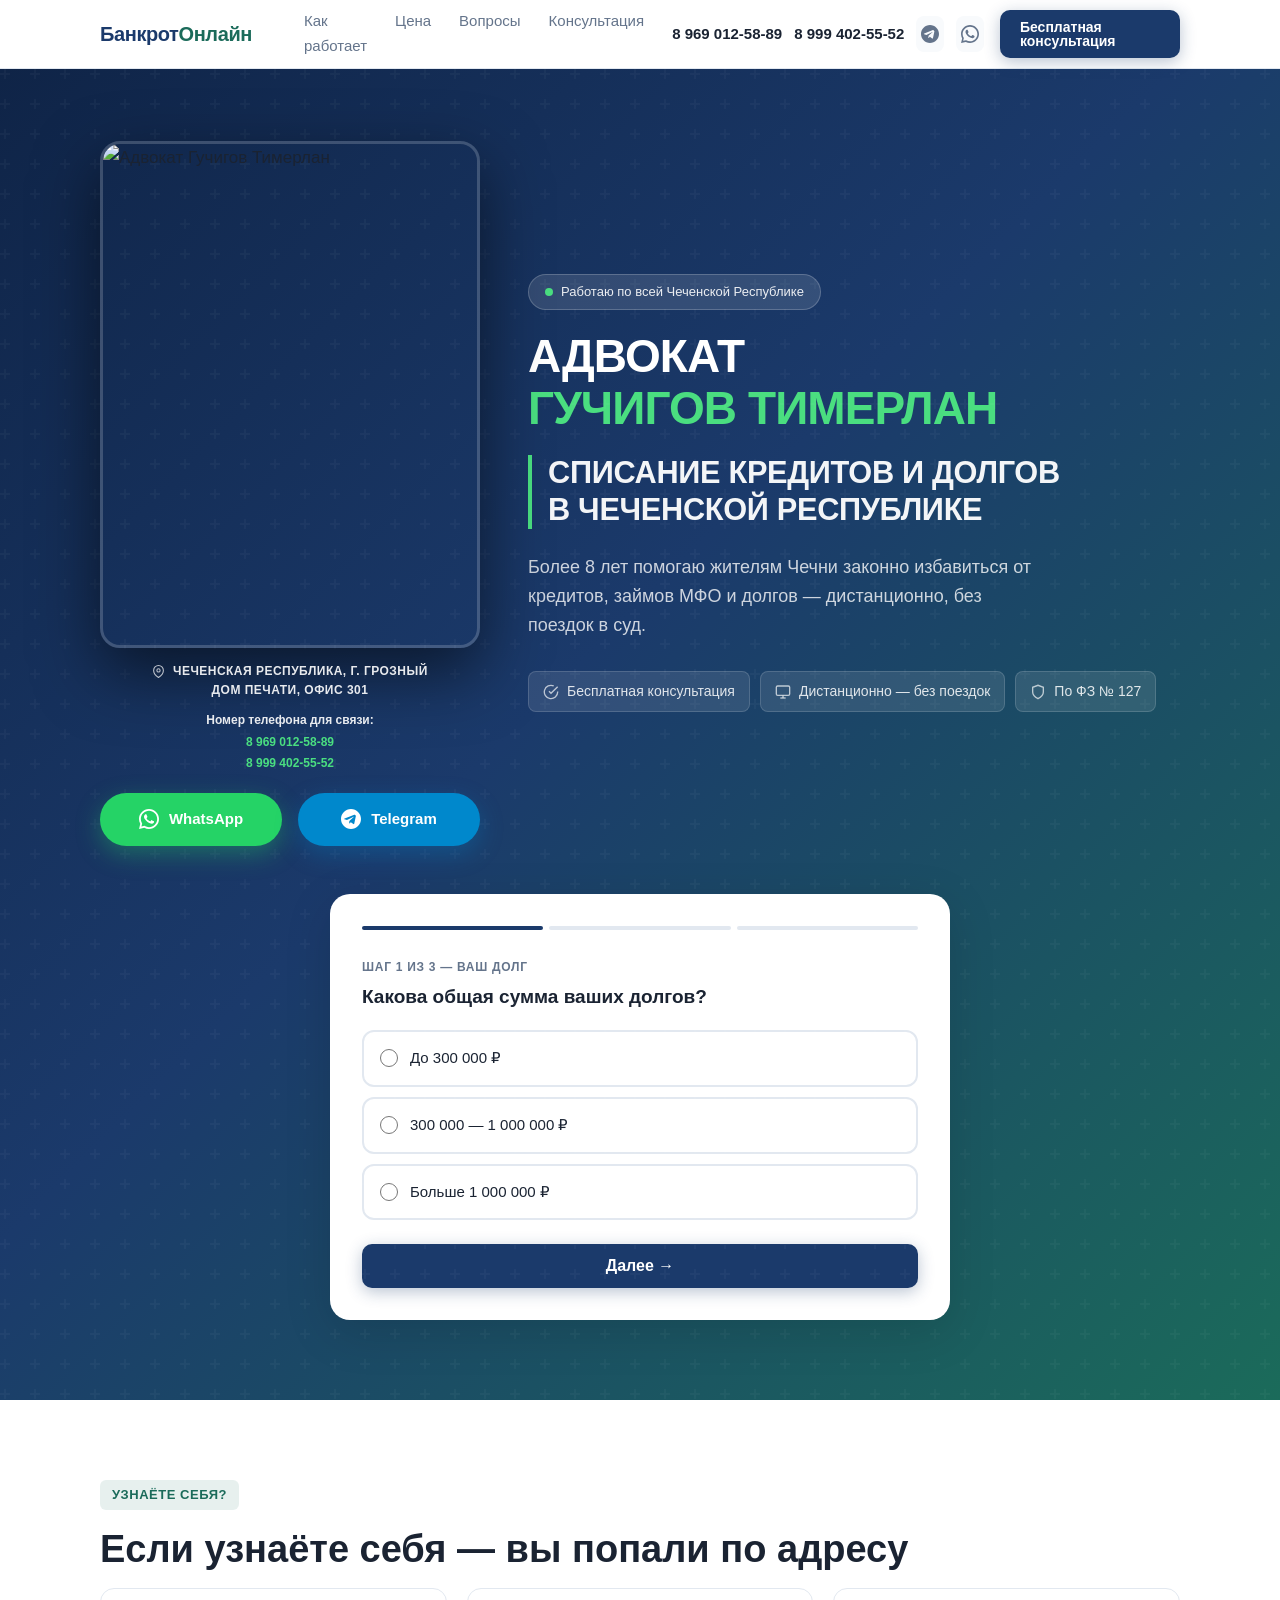
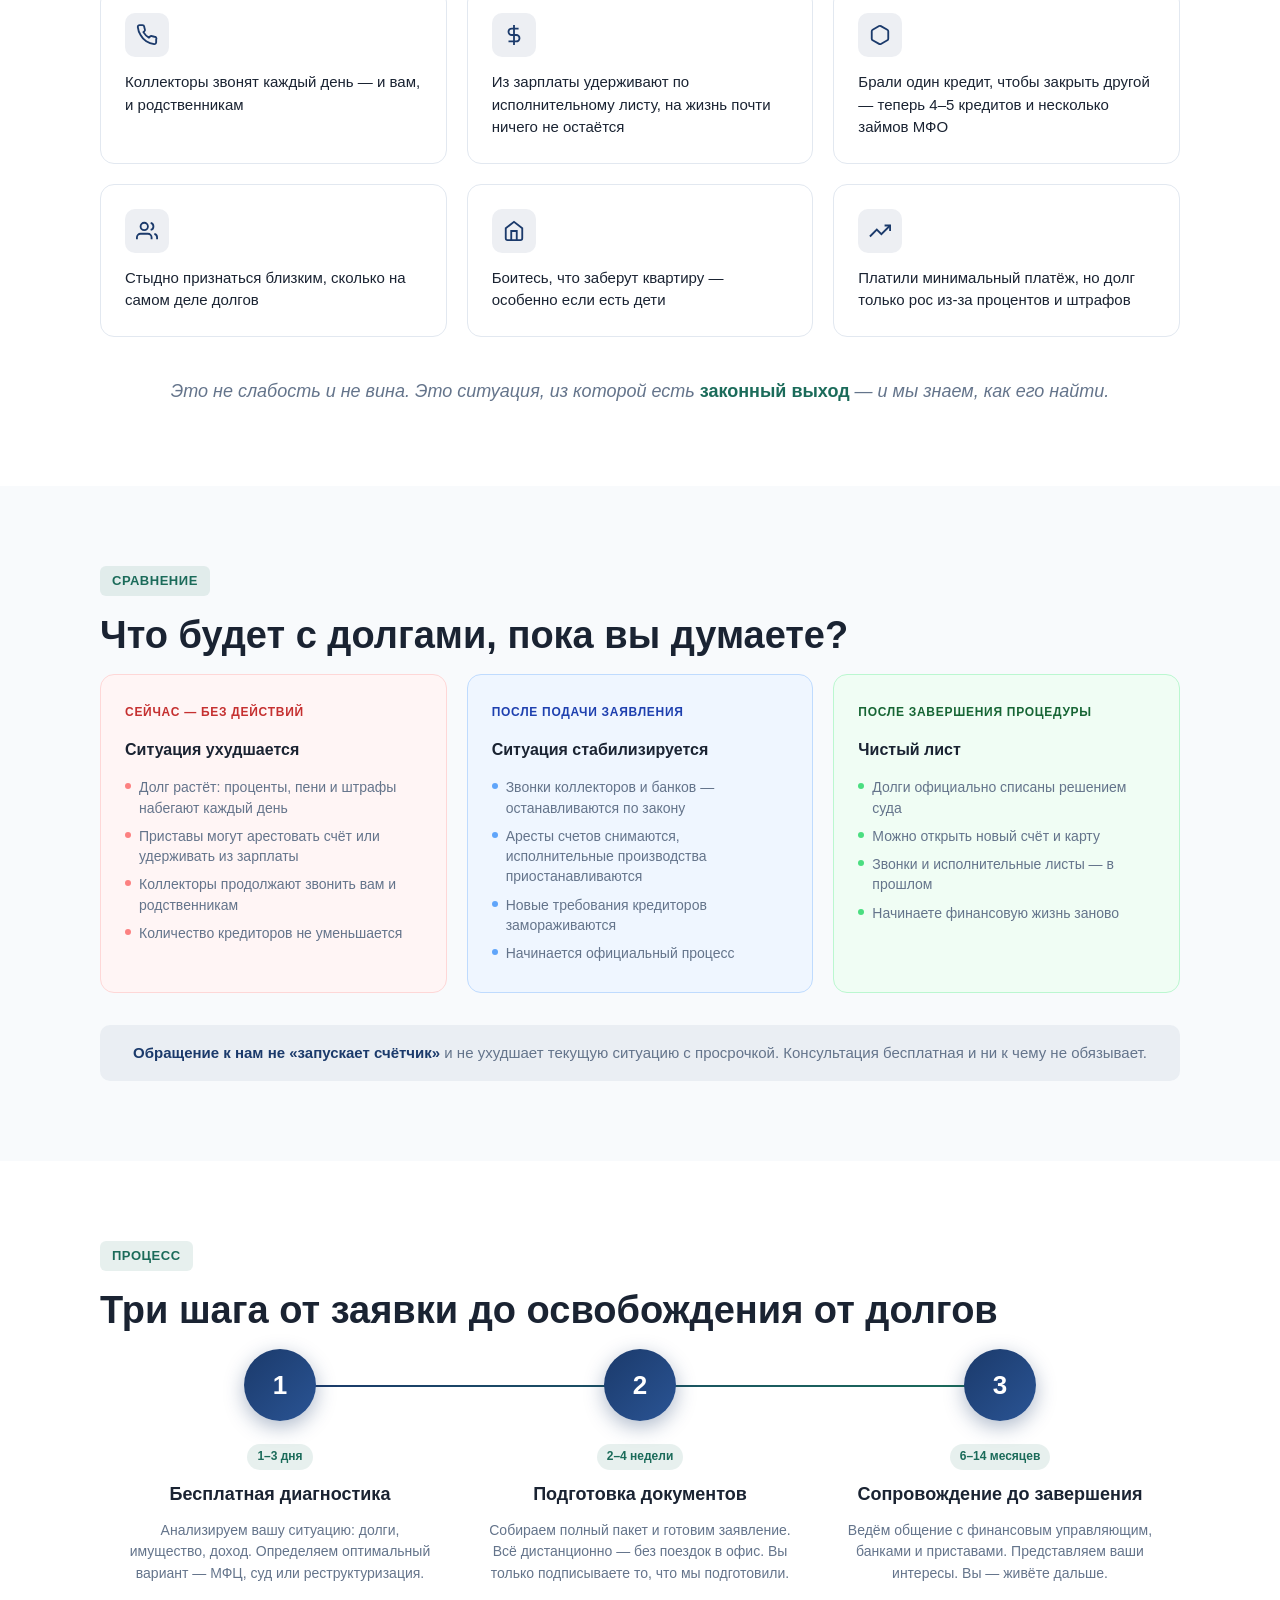
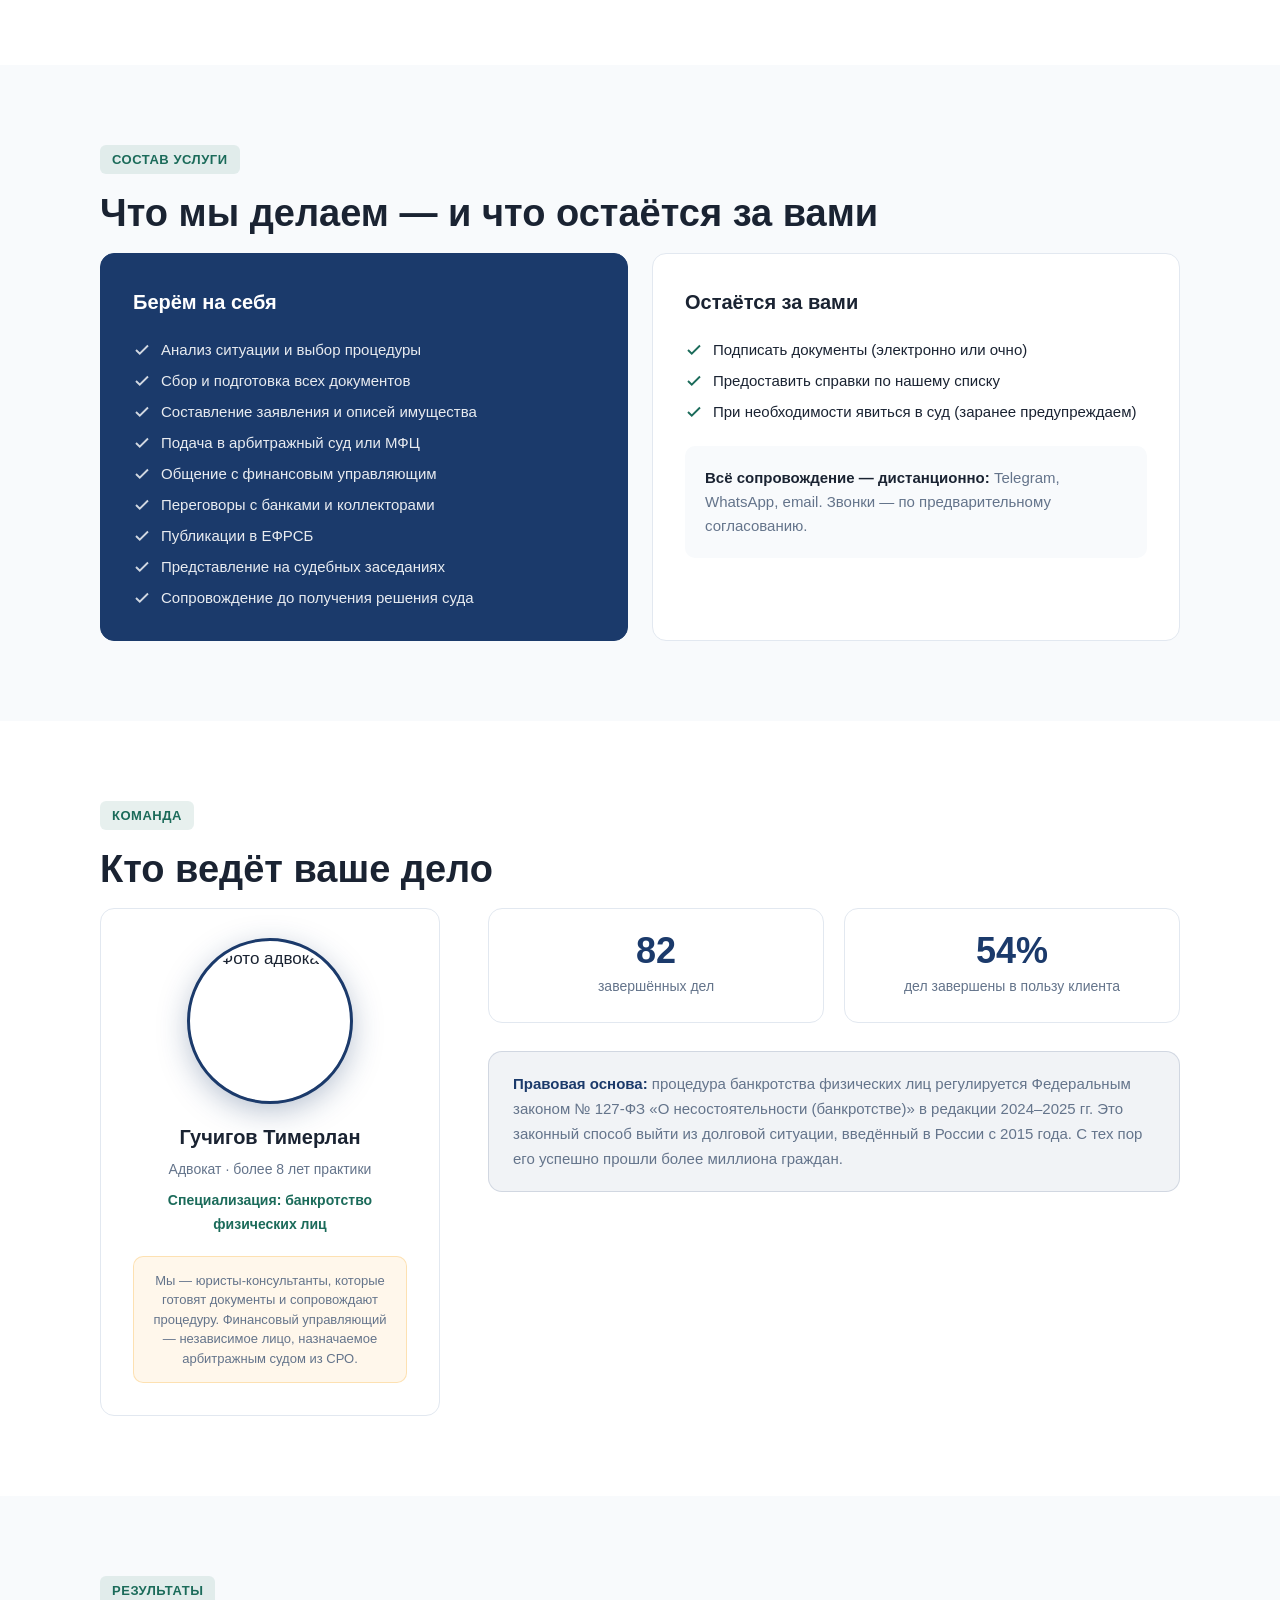
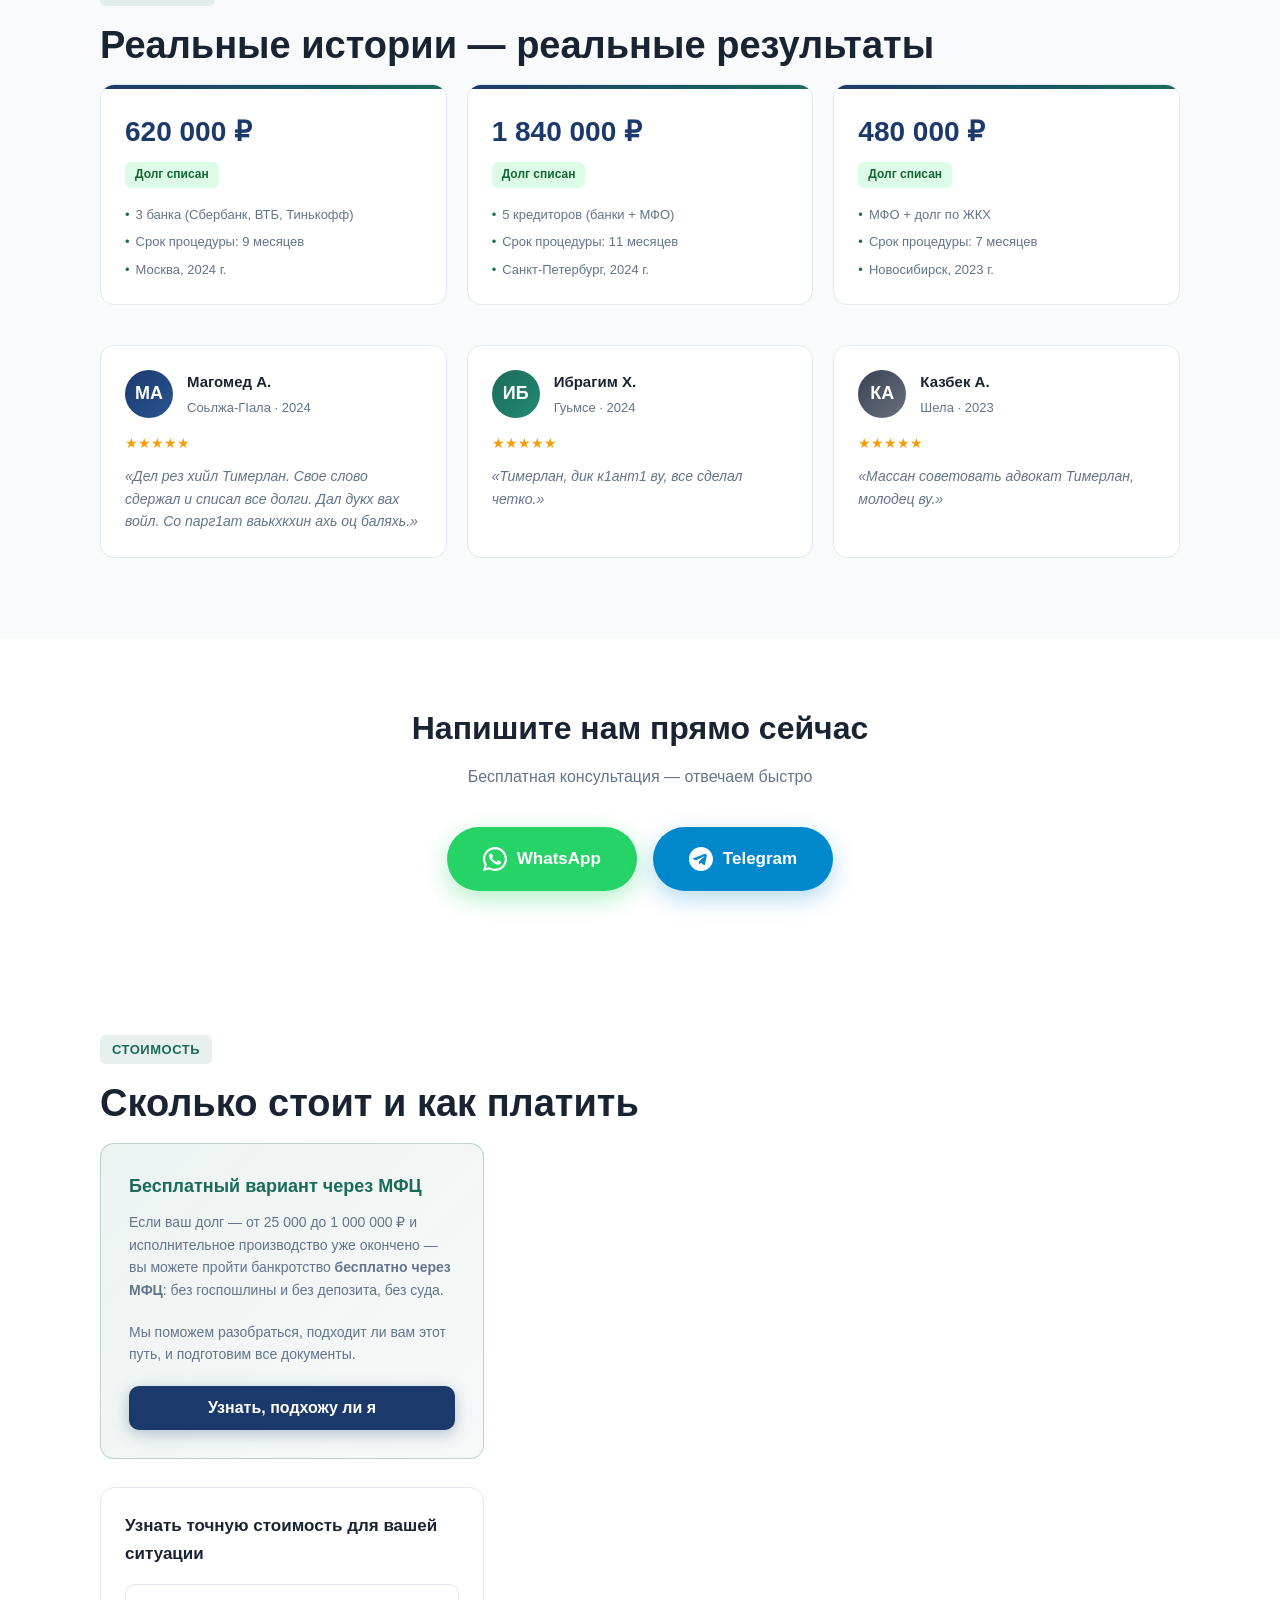
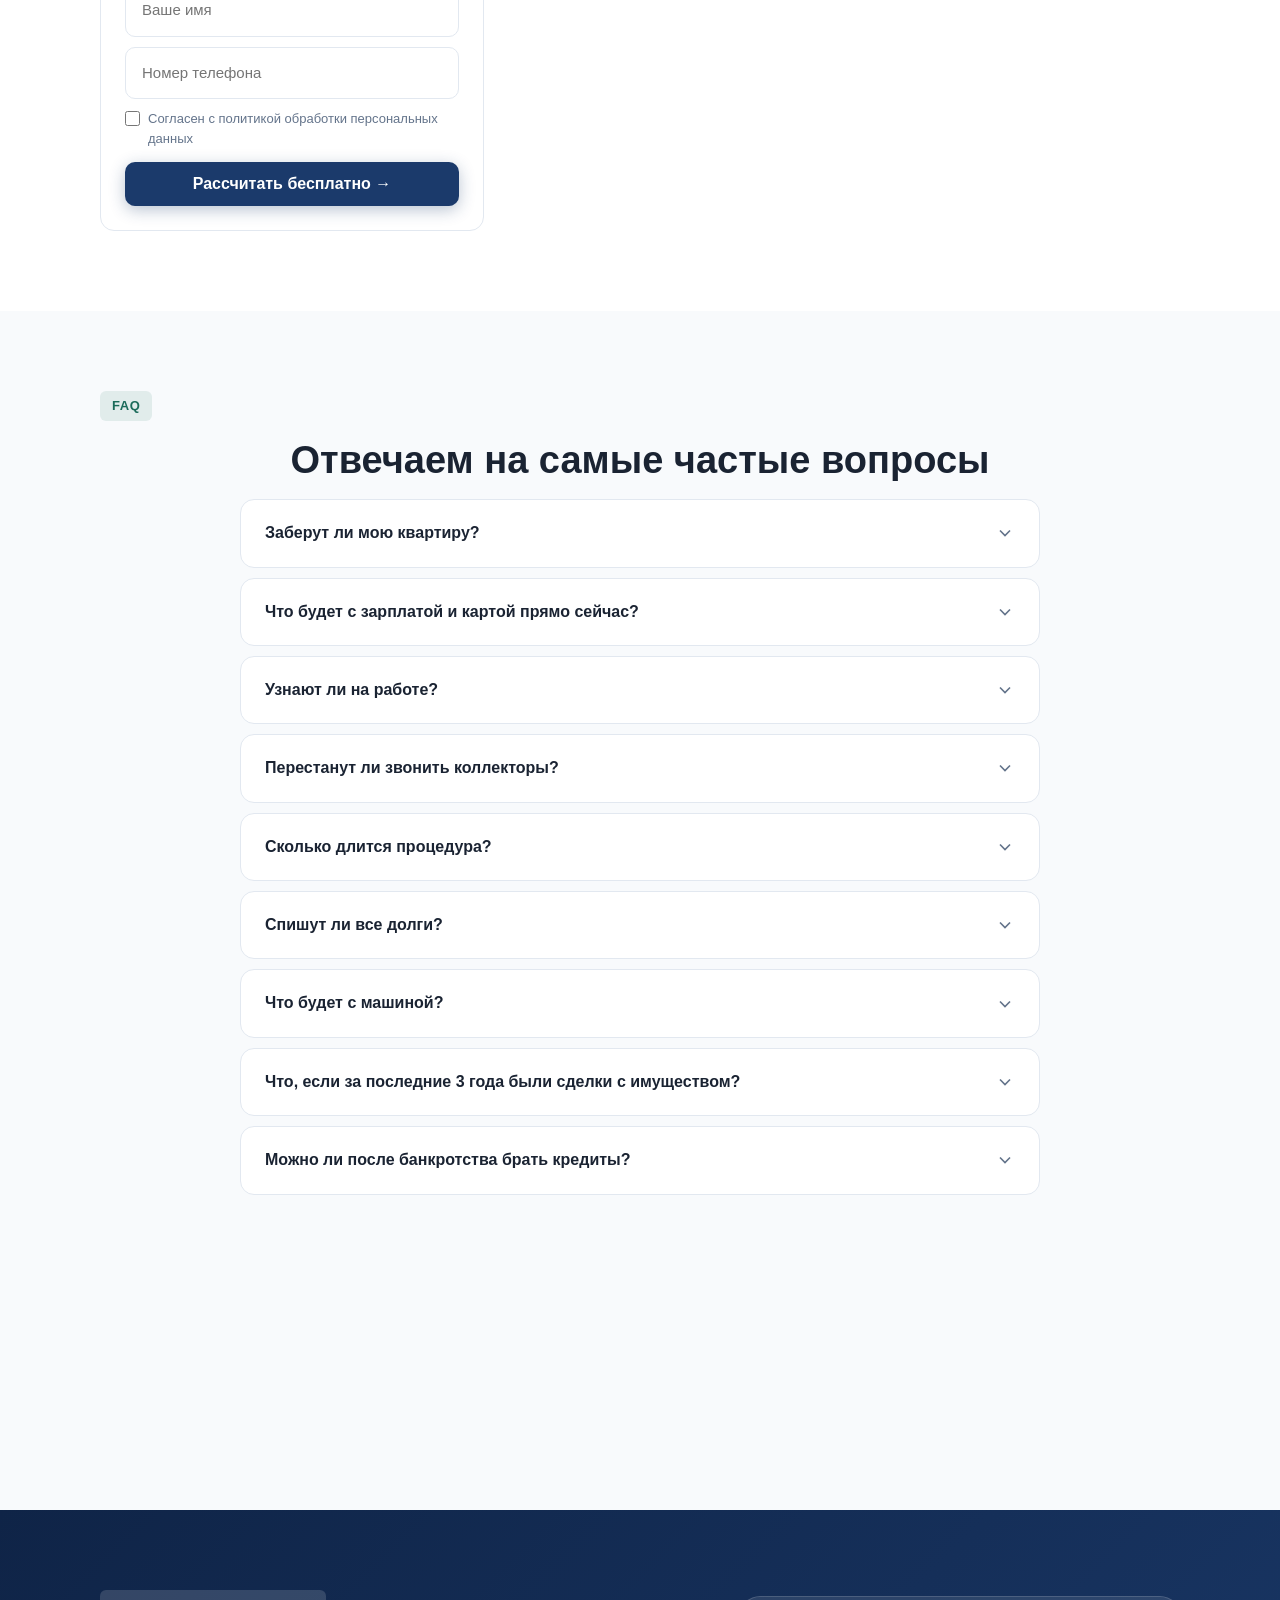
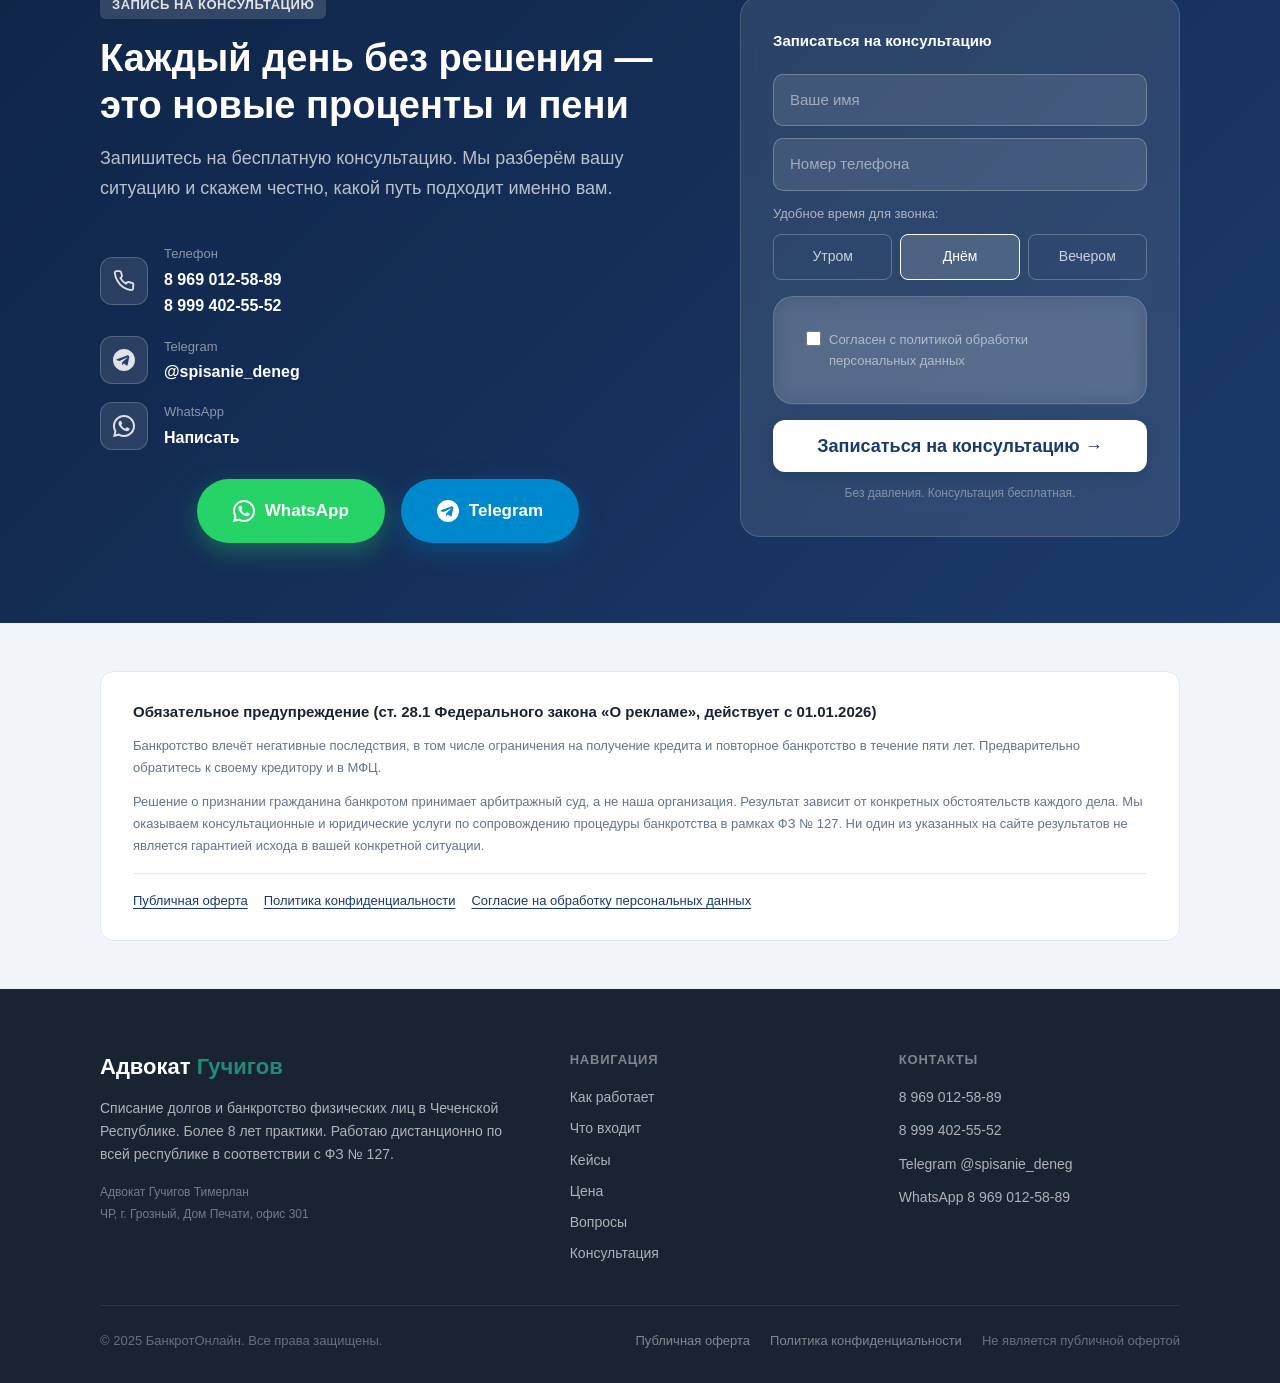
==== my-sayt/index.html @ e4b870ca "Add phone numbers below address in hero photo block Co-Authored-By: Claude Sonnet 4.6 <noreply@anthr" ====
<!DOCTYPE html>
<html lang="ru">
<head>
<meta charset="UTF-8">
<meta name="viewport" content="width=device-width, initial-scale=1.0">
<title>Банкротство физических лиц онлайн — бесплатная консультация</title>
<meta name="description" content="Помогаем физическим лицам пройти процедуру банкротства дистанционно. Бесплатная консультация. По ФЗ № 127.">
<style>
:root {
  --primary: #1B3A6B;
  --primary-dark: #122952;
  --primary-light: #2A5494;
  --secondary: #1B6B5A;
  --secondary-light: #238A73;
  --bg: #F8FAFC;
  --bg-card: #ffffff;
  --text: #1A2332;
  --text-muted: #64748B;
  --border: #E2E8F0;
  --warning: #F59E0B;
  --shadow-sm: 0 1px 4px rgba(0,0,0,.07);
  --shadow-md: 0 4px 20px rgba(0,0,0,.09);
  --shadow-lg: 0 12px 48px rgba(0,0,0,.13);
  --r: 14px;
}
*,*::before,*::after{box-sizing:border-box;margin:0;padding:0}
html{scroll-behavior:smooth}
body{font-family:-apple-system,BlinkMacSystemFont,'Segoe UI',Roboto,'Helvetica Neue',Arial,sans-serif;font-size:17px;line-height:1.65;color:var(--text);background:var(--bg);overflow-x:hidden}
a{color:inherit;text-decoration:none}
img{max-width:100%;display:block}
button,input,select,textarea{font:inherit}

/* ─── UTILS ─────────────────────────────────── */
.container{width:100%;max-width:1120px;margin:0 auto;padding:0 20px}
.section{padding:80px 0}
.section-alt{background:#fff}
.tag{display:inline-block;font-size:13px;font-weight:600;letter-spacing:.04em;text-transform:uppercase;color:var(--secondary);background:rgba(27,107,90,.1);border-radius:6px;padding:4px 12px;margin-bottom:16px}
.section-title{font-size:clamp(26px,4vw,38px);font-weight:700;line-height:1.22;color:var(--text);margin-bottom:16px}
.section-sub{font-size:18px;color:var(--text-muted);max-width:640px;margin-bottom:48px}
.btn{display:inline-flex;align-items:center;gap:8px;font-size:16px;font-weight:600;border:none;border-radius:10px;padding:14px 28px;cursor:pointer;transition:transform .2s,box-shadow .2s,background .2s;line-height:1}
.btn:hover{transform:translateY(-2px)}
.btn-primary{background:var(--primary);color:#fff;box-shadow:0 4px 16px rgba(27,58,107,.3)}
.btn-primary:hover{background:var(--primary-dark);box-shadow:0 8px 24px rgba(27,58,107,.4)}
.btn-secondary{background:#fff;color:var(--primary);border:2px solid var(--primary)}
.btn-white{background:#fff;color:var(--primary);box-shadow:0 4px 16px rgba(0,0,0,.15)}
.btn-white:hover{box-shadow:0 8px 24px rgba(0,0,0,.22)}
.btn-lg{font-size:18px;padding:17px 36px;border-radius:12px}
.fade-up{opacity:0;transform:translateY(28px);transition:opacity .6s ease,transform .6s ease}
.fade-up.visible{opacity:1;transform:none}

/* ─── HEADER ─────────────────────────────────── */
.header{position:sticky;top:0;z-index:100;background:#fff;border-bottom:1px solid var(--border);transition:box-shadow .3s}
.header.scrolled{box-shadow:var(--shadow-md)}
.header-inner{display:flex;align-items:center;gap:16px;height:68px}
.logo{font-size:20px;font-weight:800;color:var(--primary);letter-spacing:-.02em;white-space:nowrap}
.logo span{color:var(--secondary)}
.nav{display:flex;gap:4px;margin-left:24px}
.nav a{font-size:15px;font-weight:500;color:var(--text-muted);padding:6px 12px;border-radius:8px;transition:color .2s,background .2s}
.nav a:hover{color:var(--primary);background:var(--bg)}
.header-contacts{display:flex;align-items:center;gap:12px;margin-left:auto}
.header-phone{font-size:15px;font-weight:600;color:var(--text);white-space:nowrap}
.icon-btn{width:36px;height:36px;border-radius:8px;background:var(--bg);display:flex;align-items:center;justify-content:center;color:var(--text-muted);transition:background .2s,color .2s}
.icon-btn:hover{background:var(--primary);color:#fff}
.burger{display:none;flex-direction:column;gap:5px;cursor:pointer;padding:6px;border-radius:8px;background:none;border:none}
.burger span{display:block;width:22px;height:2px;background:var(--text);border-radius:2px;transition:transform .3s,opacity .3s}
.mobile-nav{display:none;position:fixed;inset:68px 0 0 0;background:#fff;z-index:99;padding:24px 20px;flex-direction:column;gap:8px;border-top:1px solid var(--border)}
.mobile-nav.open{display:flex}
.mobile-nav a{font-size:18px;font-weight:500;padding:12px 16px;border-radius:10px;color:var(--text);transition:background .2s}
.mobile-nav a:hover{background:var(--bg)}
.mobile-nav .btn{margin-top:8px;width:100%;justify-content:center}

/* ─── MOBILE STICKY BAR ──────────────────────── */
.sticky-bar{display:none;position:fixed;bottom:0;left:0;right:0;z-index:200;padding:12px 16px;background:#fff;border-top:1px solid var(--border);gap:10px;box-shadow:0 -4px 20px rgba(0,0,0,.1)}
.sticky-bar .btn{flex:1;justify-content:center;font-size:15px;padding:13px 16px}
@media(max-width:768px){.sticky-bar{display:flex}}

/* ─── HERO ───────────────────────────────────── */
.hero{background:linear-gradient(135deg,#0F2447 0%,#1B3A6B 45%,#1B6B5A 100%);padding:72px 0 80px;overflow:hidden;position:relative}
.hero::before{content:'';position:absolute;inset:0;background:url("data:image/svg+xml,%3Csvg width='60' height='60' viewBox='0 0 60 60' xmlns='http://www.w3.org/2000/svg'%3E%3Cg fill='none' fill-rule='evenodd'%3E%3Cg fill='%23ffffff' fill-opacity='0.03'%3E%3Cpath d='M36 34v-4h-2v4h-4v2h4v4h2v-4h4v-2h-4zm0-30V0h-2v4h-4v2h4v4h2V6h4V4h-4zM6 34v-4H4v4H0v2h4v4h2v-4h4v-2H6zM6 4V0H4v4H0v2h4v4h2V6h4V4H6z'/%3E%3C/g%3E%3C/g%3E%3C/svg%3E")}
.hero-grid{display:grid;grid-template-columns:380px 1fr;gap:48px;align-items:center}
.hero-label{display:inline-flex;align-items:center;gap:8px;background:rgba(255,255,255,.12);border:1px solid rgba(255,255,255,.2);border-radius:100px;padding:6px 16px;font-size:13px;font-weight:500;color:rgba(255,255,255,.9);margin-bottom:20px}
.hero-label::before{content:'';width:8px;height:8px;border-radius:50%;background:#4ADE80;flex-shrink:0}
.hero-photo-block{position:relative}
.hero-photo-wrap{width:100%;aspect-ratio:3/4;overflow:hidden;border-radius:20px;box-shadow:0 24px 64px rgba(0,0,0,.55);border:3px solid rgba(255,255,255,.18)}
.hero-photo-wrap img{width:100%;height:100%;object-fit:cover;object-position:center top}
.hero-name-big{font-size:clamp(48px,5.5vw,80px);font-weight:900;color:#fff;line-height:.95;letter-spacing:-.03em;text-transform:uppercase;margin-bottom:16px}
.hero-name-big span{color:#4ADE80}
.hero-region{font-size:clamp(20px,2.4vw,32px);font-weight:800;color:rgba(255,255,255,.95);line-height:1.2;letter-spacing:-.01em;text-transform:uppercase;border-left:4px solid #4ADE80;padding-left:16px;margin-bottom:24px}
.hero h1{font-size:clamp(28px,4.2vw,46px);font-weight:800;line-height:1.15;color:#fff;margin-bottom:20px;letter-spacing:-.02em}
.hero-sub{font-size:18px;color:rgba(255,255,255,.78);line-height:1.6;margin-bottom:32px;max-width:520px}
.hero-badges{display:flex;flex-wrap:wrap;gap:10px}
.hero-badge{display:flex;align-items:center;gap:8px;background:rgba(255,255,255,.1);border:1px solid rgba(255,255,255,.15);border-radius:8px;padding:8px 14px;font-size:14px;color:rgba(255,255,255,.85);font-weight:500}
.hero-badge svg{flex-shrink:0;opacity:.8}

/* ─── CALCULATOR CARD ────────────────────────── */
.calc-card{background:#fff;border-radius:20px;padding:32px;box-shadow:var(--shadow-lg);max-width:620px;margin:48px auto 0}
.calc-progress{display:flex;gap:6px;margin-bottom:28px}
.calc-progress-dot{height:4px;flex:1;border-radius:4px;background:var(--border);transition:background .3s}
.calc-progress-dot.active{background:var(--primary)}
.calc-progress-dot.done{background:var(--secondary)}
.calc-step{display:none}
.calc-step.active{display:block}
.calc-step-label{font-size:12px;font-weight:600;text-transform:uppercase;letter-spacing:.06em;color:var(--text-muted);margin-bottom:8px}
.calc-question{font-size:19px;font-weight:700;color:var(--text);margin-bottom:20px;line-height:1.3}
.calc-options{display:flex;flex-direction:column;gap:10px}
.calc-option{display:flex;align-items:center;gap:12px;padding:14px 16px;border:2px solid var(--border);border-radius:12px;cursor:pointer;transition:border-color .2s,background .2s;font-size:15px;font-weight:500;color:var(--text);background:#fff}
.calc-option:hover{border-color:var(--primary);background:rgba(27,58,107,.04)}
.calc-option input{accent-color:var(--primary);width:18px;height:18px;flex-shrink:0}
.calc-option.selected{border-color:var(--primary);background:rgba(27,58,107,.06)}
.calc-hint{margin-top:8px;padding:10px 14px;background:rgba(27,107,90,.08);border-left:3px solid var(--secondary);border-radius:6px;font-size:13px;color:var(--secondary);font-weight:500;display:none}
.calc-hint.show{display:block}
.calc-nav{display:flex;gap:10px;margin-top:24px}
.btn-back{background:var(--bg);color:var(--text-muted);border:1.5px solid var(--border)}
.btn-back:hover{background:var(--border);transform:none}
.calc-result{display:none;text-align:center;padding:8px 0}
.calc-result.show{display:block}
.calc-result-icon{width:56px;height:56px;border-radius:50%;background:rgba(27,107,90,.1);display:flex;align-items:center;justify-content:center;margin:0 auto 16px}
.calc-result-title{font-size:20px;font-weight:700;color:var(--text);margin-bottom:8px;line-height:1.3}
.calc-result-sub{font-size:15px;color:var(--text-muted);margin-bottom:24px}
.calc-form input{width:100%;padding:13px 16px;border:1.5px solid var(--border);border-radius:10px;font-size:15px;color:var(--text);margin-bottom:10px;transition:border-color .2s;outline:none}
.calc-form input:focus{border-color:var(--primary)}
.calc-form .pd-check{display:flex;align-items:flex-start;gap:8px;font-size:13px;color:var(--text-muted);margin-bottom:14px;cursor:pointer}
.calc-form .pd-check input{width:16px;height:16px;flex-shrink:0;margin-top:2px;accent-color:var(--primary)}
.calc-success{display:none;text-align:center;padding:16px 0}
.calc-success.show{display:block}
.calc-success svg{margin:0 auto 12px}
.calc-success h3{font-size:20px;font-weight:700;margin-bottom:8px}
.calc-success p{color:var(--text-muted);font-size:15px}

/* ─── PAIN ───────────────────────────────────── */
.pain-grid{display:grid;grid-template-columns:repeat(3,1fr);gap:20px}
.pain-card{background:#fff;border-radius:var(--r);padding:24px;border:1px solid var(--border);transition:box-shadow .25s,transform .25s}
.pain-card:hover{box-shadow:var(--shadow-md);transform:translateY(-4px)}
.pain-icon{width:44px;height:44px;border-radius:10px;background:rgba(27,58,107,.08);display:flex;align-items:center;justify-content:center;margin-bottom:14px;color:var(--primary)}
.pain-card p{font-size:15px;color:var(--text);line-height:1.5;font-weight:500}
.pain-footer{text-align:center;margin-top:40px;font-size:18px;color:var(--text-muted);font-style:italic}
.pain-footer strong{color:var(--secondary);font-style:normal}

/* ─── NOW TABLE ──────────────────────────────── */
.now-grid{display:grid;grid-template-columns:repeat(3,1fr);gap:20px}
.now-card{border-radius:var(--r);padding:28px 24px}
.now-card.bad{background:#FFF5F5;border:1px solid #FED7D7}
.now-card.mid{background:#EFF6FF;border:1px solid #BFDBFE}
.now-card.good{background:#F0FDF4;border:1px solid #BBF7D0}
.now-card-label{font-size:12px;font-weight:700;text-transform:uppercase;letter-spacing:.06em;margin-bottom:14px}
.now-card.bad .now-card-label{color:#C53030}
.now-card.mid .now-card-label{color:#1E40AF}
.now-card.good .now-card-label{color:#166534}
.now-card h3{font-size:16px;font-weight:700;margin-bottom:14px;color:var(--text)}
.now-list{list-style:none;display:flex;flex-direction:column;gap:8px}
.now-list li{font-size:14px;color:var(--text-muted);display:flex;gap:8px;align-items:flex-start;line-height:1.45}
.now-list li::before{content:'';flex-shrink:0;margin-top:6px;width:6px;height:6px;border-radius:50%}
.now-card.bad .now-list li::before{background:#FC8181}
.now-card.mid .now-list li::before{background:#60A5FA}
.now-card.good .now-list li::before{background:#4ADE80}
.now-note{margin-top:32px;padding:16px 20px;background:rgba(27,58,107,.06);border-radius:10px;font-size:15px;color:var(--text-muted);text-align:center}
.now-note strong{color:var(--primary)}

/* ─── STEPS ──────────────────────────────────── */
.steps-grid{display:grid;grid-template-columns:repeat(3,1fr);gap:0;position:relative}
.steps-grid::before{content:'';position:absolute;top:36px;left:calc(16.666% + 20px);right:calc(16.666% + 20px);height:2px;background:linear-gradient(90deg,var(--primary),var(--secondary));z-index:0}
.step-card{text-align:center;padding:0 24px;position:relative;z-index:1}
.step-num{width:72px;height:72px;border-radius:50%;background:linear-gradient(135deg,var(--primary),var(--primary-light));color:#fff;font-size:26px;font-weight:800;display:flex;align-items:center;justify-content:center;margin:0 auto 20px;box-shadow:0 6px 20px rgba(27,58,107,.35);position:relative;animation:pulse-ring 3s infinite}
@keyframes pulse-ring{0%,100%{box-shadow:0 6px 20px rgba(27,58,107,.35),0 0 0 0 rgba(27,58,107,.2)}50%{box-shadow:0 6px 20px rgba(27,58,107,.35),0 0 0 12px rgba(27,58,107,0)}}
.step-time{display:inline-block;font-size:12px;font-weight:600;color:var(--secondary);background:rgba(27,107,90,.1);border-radius:100px;padding:3px 10px;margin-bottom:10px}
.step-title{font-size:18px;font-weight:700;margin-bottom:10px}
.step-desc{font-size:14px;color:var(--text-muted);line-height:1.55}

/* ─── OFFERING ───────────────────────────────── */
.offering-grid{display:grid;grid-template-columns:1fr 1fr;gap:24px}
.offering-card{background:#fff;border-radius:var(--r);padding:32px;border:1px solid var(--border)}
.offering-card.primary{background:var(--primary);border-color:var(--primary)}
.offering-card h3{font-size:20px;font-weight:700;margin-bottom:20px}
.offering-card.primary h3{color:#fff}
.check-list{list-style:none;display:flex;flex-direction:column;gap:10px}
.check-list li{display:flex;gap:10px;align-items:flex-start;font-size:15px;line-height:1.4}
.check-list li svg{flex-shrink:0;margin-top:2px}
.offering-card.primary .check-list li{color:rgba(255,255,255,.9)}
.offering-card.secondary .check-list li svg{color:var(--secondary)}

/* ─── EXPERTISE ──────────────────────────────── */
.expertise-layout{display:grid;grid-template-columns:340px 1fr;gap:48px;align-items:start}
.expert-card{background:#fff;border-radius:var(--r);padding:32px;border:1px solid var(--border);text-align:center}
.expert-avatar{width:160px;height:160px;border-radius:50%;margin:0 auto 20px;overflow:hidden;box-shadow:0 8px 32px rgba(27,58,107,.35);border:4px solid #fff;outline:3px solid var(--primary)}
.expert-avatar img{width:100%;height:100%;object-fit:cover;object-position:center top}
.expert-name{font-size:20px;font-weight:700;margin-bottom:4px}
.expert-status{font-size:14px;color:var(--text-muted);margin-bottom:8px}
.expert-spec{font-size:14px;color:var(--secondary);font-weight:600}
.stats-grid{display:grid;grid-template-columns:repeat(2,1fr);gap:20px;margin-bottom:28px}
.stat-card{background:#fff;border-radius:var(--r);padding:24px;border:1px solid var(--border);text-align:center}
.stat-number{font-size:36px;font-weight:800;color:var(--primary);line-height:1;margin-bottom:6px}
.stat-label{font-size:14px;color:var(--text-muted)}
.law-badge{background:rgba(27,58,107,.06);border-radius:var(--r);padding:20px 24px;border:1px solid rgba(27,58,107,.15)}
.law-badge p{font-size:15px;color:var(--text-muted)}
.law-badge strong{color:var(--primary)}
.disclaimer-box{background:rgba(245,158,11,.08);border:1px solid rgba(245,158,11,.25);border-radius:10px;padding:14px 16px;margin-top:20px;font-size:13px;color:var(--text-muted);line-height:1.5}

/* ─── CASES ──────────────────────────────────── */
.cases-grid{display:grid;grid-template-columns:repeat(3,1fr);gap:20px;margin-bottom:40px}
.case-card{background:#fff;border-radius:var(--r);padding:24px;border:1px solid var(--border);position:relative;overflow:hidden;transition:box-shadow .25s,transform .25s}
.case-card:hover{box-shadow:var(--shadow-md);transform:translateY(-4px)}
.case-card::before{content:'';position:absolute;top:0;left:0;right:0;height:4px;background:linear-gradient(90deg,var(--primary),var(--secondary))}
.case-amount{font-size:28px;font-weight:800;color:var(--primary);margin-bottom:4px}
.case-result{display:inline-block;font-size:12px;font-weight:700;color:#166534;background:#DCFCE7;border-radius:6px;padding:3px 10px;margin-bottom:16px}
.case-meta{display:flex;flex-direction:column;gap:6px}
.case-meta span{font-size:13px;color:var(--text-muted);display:flex;gap:6px;align-items:center}
.case-meta span::before{content:'•';color:var(--secondary)}

.reviews-grid{display:grid;grid-template-columns:repeat(3,1fr);gap:20px}
.review-card{background:#fff;border-radius:var(--r);padding:24px;border:1px solid var(--border);transition:box-shadow .25s}
.review-card:hover{box-shadow:var(--shadow-sm)}
.review-header{display:flex;align-items:center;gap:14px;margin-bottom:14px}
.review-avatar{width:48px;height:48px;border-radius:50%;display:flex;align-items:center;justify-content:center;font-size:18px;font-weight:700;color:#fff;flex-shrink:0}
.review-name{font-weight:700;font-size:15px;margin-bottom:2px}
.review-meta{font-size:13px;color:var(--text-muted)}
.review-stars{color:#F59E0B;font-size:14px;margin-bottom:10px}
.review-text{font-size:14px;color:var(--text-muted);line-height:1.6;font-style:italic}

/* ─── PRICE ──────────────────────────────────── */
.price-layout{display:grid;grid-template-columns:1fr 1fr;gap:32px;align-items:start;max-width:800px}
.price-table{background:#fff;border-radius:var(--r);overflow:hidden;border:1px solid var(--border)}
.price-row{display:flex;justify-content:space-between;align-items:center;padding:16px 24px;border-bottom:1px solid var(--border);font-size:15px}
.price-row:last-child{border-bottom:none}
.price-row.total{background:rgba(27,58,107,.04);font-weight:700;font-size:16px}
.price-row .amount{font-weight:700;color:var(--primary);white-space:nowrap}
.price-row.total .amount{font-size:20px}
.installment-note{margin-top:16px;padding:16px 20px;background:#fff;border-radius:10px;border:1px solid var(--border);font-size:14px;color:var(--text-muted)}
.installment-note strong{color:var(--text)}
.mfc-card{background:linear-gradient(135deg,rgba(27,107,90,.08),rgba(27,107,90,.04));border:1.5px solid rgba(27,107,90,.25);border-radius:var(--r);padding:28px}
.mfc-card h3{font-size:18px;font-weight:700;color:var(--secondary);margin-bottom:10px}
.mfc-card p{font-size:14px;color:var(--text-muted);line-height:1.6;margin-bottom:20px}
.price-disclaimer{margin-top:24px;font-size:13px;color:var(--text-muted);line-height:1.6}

/* ─── PRICE FORM ─────────────────────────────── */
.price-form{margin-top:28px;background:#fff;border-radius:var(--r);padding:24px;border:1px solid var(--border)}
.price-form h3{font-size:17px;font-weight:700;margin-bottom:16px}

/* ─── FAQ ────────────────────────────────────── */
.faq-list{display:flex;flex-direction:column;gap:10px;max-width:800px;margin:0 auto}
.faq-item{background:#fff;border-radius:var(--r);border:1px solid var(--border);overflow:hidden;transition:box-shadow .2s}
.faq-item.open{box-shadow:var(--shadow-sm)}
.faq-q{display:flex;justify-content:space-between;align-items:center;padding:20px 24px;cursor:pointer;font-size:16px;font-weight:600;gap:16px;user-select:none}
.faq-q svg{flex-shrink:0;transition:transform .3s;color:var(--text-muted)}
.faq-item.open .faq-q svg{transform:rotate(180deg);color:var(--primary)}
.faq-item.open .faq-q{color:var(--primary)}
.faq-a{max-height:0;overflow:hidden;transition:max-height .4s ease}
.faq-item.open .faq-a{max-height:400px}
.faq-a-inner{padding:0 24px 20px;font-size:15px;color:var(--text-muted);line-height:1.65;border-top:1px solid var(--border);padding-top:16px}

/* ─── FINAL CTA ──────────────────────────────── */
.cta-section{background:linear-gradient(135deg,#0F2447,#1B3A6B);padding:80px 0}
.cta-section .section-title{color:#fff}
.cta-section .section-sub{color:rgba(255,255,255,.7);margin-bottom:40px}
.cta-layout{display:grid;grid-template-columns:1fr 440px;gap:64px;align-items:center}
.cta-form{background:rgba(255,255,255,.1);backdrop-filter:blur(10px);border:1px solid rgba(255,255,255,.15);border-radius:20px;padding:32px}
.cta-form input{width:100%;padding:13px 16px;border:1.5px solid rgba(255,255,255,.25);border-radius:10px;font-size:15px;color:#fff;background:rgba(255,255,255,.1);margin-bottom:12px;outline:none;transition:border-color .2s}
.cta-form input::placeholder{color:rgba(255,255,255,.5)}
.cta-form input:focus{border-color:rgba(255,255,255,.6)}
.time-options{display:flex;gap:8px;margin-bottom:16px;flex-wrap:wrap}
.time-opt{flex:1;min-width:80px}
.time-opt input{display:none}
.time-opt label{display:block;text-align:center;padding:10px 8px;border:1.5px solid rgba(255,255,255,.25);border-radius:8px;font-size:14px;color:rgba(255,255,255,.75);cursor:pointer;transition:border-color .2s,background .2s,color .2s;font-weight:500}
.time-opt input:checked+label{border-color:#fff;background:rgba(255,255,255,.15);color:#fff}
.cta-form .pd-check{color:rgba(255,255,255,.55);font-size:13px;display:flex;align-items:flex-start;gap:8px;margin-bottom:16px;cursor:pointer}
.cta-form .pd-check input{width:15px;height:15px;flex-shrink:0;margin-top:2px}
.cta-contacts{display:flex;flex-direction:column;gap:16px}
.cta-contact-item{display:flex;align-items:center;gap:16px;color:rgba(255,255,255,.85);font-size:16px}
.cta-contact-icon{width:48px;height:48px;border-radius:12px;background:rgba(255,255,255,.1);border:1px solid rgba(255,255,255,.2);display:flex;align-items:center;justify-content:center;flex-shrink:0}
.cta-contact-label{font-size:13px;color:rgba(255,255,255,.5);margin-bottom:2px}
.cta-contact-value{font-weight:600}

/* ─── LEGAL ──────────────────────────────────── */
.legal-section{background:#F1F5F9;padding:48px 0}
.legal-box{background:#fff;border-radius:var(--r);padding:28px 32px;border:1px solid var(--border)}
.legal-box h3{font-size:15px;font-weight:700;color:var(--text);margin-bottom:10px}
.legal-box p{font-size:13px;color:var(--text-muted);line-height:1.7;margin-bottom:12px}
.legal-links{display:flex;flex-wrap:wrap;gap:16px;margin-top:16px;padding-top:16px;border-top:1px solid var(--border)}
.legal-links a{font-size:13px;color:var(--primary);text-decoration:underline;text-underline-offset:3px}

/* ─── FOOTER ─────────────────────────────────── */
.footer{background:#1A2332;padding:60px 0 32px;color:rgba(255,255,255,.65)}
.footer-grid{display:grid;grid-template-columns:1.5fr 1fr 1fr;gap:48px;margin-bottom:40px}
.footer-logo{font-size:22px;font-weight:800;color:#fff;margin-bottom:12px}
.footer-logo span{color:var(--secondary-light)}
.footer-desc{font-size:14px;line-height:1.65;margin-bottom:16px}
.footer-requisites{font-size:12px;line-height:1.8;color:rgba(255,255,255,.4)}
.footer h4{font-size:13px;font-weight:700;text-transform:uppercase;letter-spacing:.06em;color:rgba(255,255,255,.45);margin-bottom:16px}
.footer-nav{display:flex;flex-direction:column;gap:8px}
.footer-nav a{font-size:14px;color:rgba(255,255,255,.65);transition:color .2s}
.footer-nav a:hover{color:#fff}
.footer-contacts{display:flex;flex-direction:column;gap:10px}
.footer-contact{font-size:14px}
.footer-contact a{color:rgba(255,255,255,.65);transition:color .2s}
.footer-contact a:hover{color:#fff}
.footer-bottom{border-top:1px solid rgba(255,255,255,.08);padding-top:24px;display:flex;justify-content:space-between;align-items:center;flex-wrap:gap;gap:12px;font-size:13px;color:rgba(255,255,255,.35)}
.footer-bottom a{color:rgba(255,255,255,.45);transition:color .2s}
.footer-bottom a:hover{color:rgba(255,255,255,.75)}

/* ─── FORMS SHARED ───────────────────────────── */
.form-input{width:100%;padding:13px 16px;border:1.5px solid var(--border);border-radius:10px;font-size:15px;color:var(--text);background:#fff;outline:none;transition:border-color .2s;margin-bottom:10px}
.form-input:focus{border-color:var(--primary)}
.form-pd{display:flex;align-items:flex-start;gap:8px;font-size:13px;color:var(--text-muted);margin-bottom:14px;cursor:pointer;line-height:1.5}
.form-pd input{width:15px;height:15px;flex-shrink:0;margin-top:2px;accent-color:var(--primary)}
.form-success{text-align:center;padding:20px 0;display:none}
.form-success.show{display:block}
.form-success svg{margin:0 auto 12px}
.form-success h3{font-size:18px;font-weight:700;margin-bottom:6px}
.form-success p{font-size:14px;color:var(--text-muted)}

/* ─── RESPONSIVE ─────────────────────────────── */
@media(max-width:1024px){
  .hero-grid{grid-template-columns:280px 1fr;gap:32px}
  .hero-name-big{font-size:40px}
  .hero-region{font-size:18px}
  .expertise-layout{grid-template-columns:1fr}
  .cta-layout{grid-template-columns:1fr}
  .footer-grid{grid-template-columns:1fr 1fr}
}
@media(max-width:768px){
  .section{padding:56px 0}
  .nav{display:none}
  .header-phone{display:none}
  .header-contacts .btn{display:none}
  .burger{display:flex}
  .hero-grid{grid-template-columns:1fr!important}
  .hero-photo-wrap{max-width:320px;margin:0 auto}
  .hero-name-big{font-size:36px}
  .hero-region{font-size:16px}
  .pain-grid{grid-template-columns:1fr 1fr}
  .now-grid{grid-template-columns:1fr}
  .steps-grid{grid-template-columns:1fr;gap:32px}
  .steps-grid::before{display:none}
  .step-card{padding:0}
  .offering-grid{grid-template-columns:1fr}
  .cases-grid{grid-template-columns:1fr}
  .reviews-grid{grid-template-columns:1fr}
  .price-layout{grid-template-columns:1fr}
  .stats-grid{grid-template-columns:1fr 1fr}
  .cta-layout{grid-template-columns:1fr}
  .footer-grid{grid-template-columns:1fr}
  .footer-bottom{flex-direction:column;text-align:center}
  body{padding-bottom:80px}
}
@media(max-width:480px){
  .pain-grid{grid-template-columns:1fr}
  .stats-grid{grid-template-columns:1fr}
  .hero-badges{flex-direction:column}
  .calc-card{padding:24px 20px}
}

/* ─── MESSENGER BLOCK ────────────────────────── */
.messenger-section{padding:64px 0;background:#fff;text-align:center}
.messenger-title{font-size:clamp(22px,3vw,32px);font-weight:800;color:var(--text);margin-bottom:10px}
.messenger-sub{font-size:16px;color:var(--text-muted);margin-bottom:36px}
.messenger-btns{display:flex;gap:16px;justify-content:center;flex-wrap:wrap}
.btn-wa{display:inline-flex;align-items:center;gap:10px;background:#25D366;color:#fff;font-weight:700;font-size:17px;padding:18px 36px;border-radius:100px;text-decoration:none;box-shadow:0 8px 24px rgba(37,211,102,.35);transition:transform .2s,box-shadow .2s}
.btn-wa:hover{transform:translateY(-2px);box-shadow:0 12px 32px rgba(37,211,102,.45)}
.btn-tg{display:inline-flex;align-items:center;gap:10px;background:#0088CC;color:#fff;font-weight:700;font-size:17px;padding:18px 36px;border-radius:100px;text-decoration:none;box-shadow:0 8px 24px rgba(0,136,204,.3);transition:transform .2s,box-shadow .2s}
.btn-tg:hover{transform:translateY(-2px);box-shadow:0 12px 32px rgba(0,136,204,.4)}
</style>
</head>
<body>

<!-- ═══ HEADER ═══════════════════════════════════ -->
<header class="header" id="header">
  <div class="container">
    <div class="header-inner">
      <a href="#" class="logo">Банкрот<span>Онлайн</span></a>
      <nav class="nav">
        <a href="#how">Как работает</a>
        <a href="#price">Цена</a>
        <a href="#faq">Вопросы</a>
        <a href="#cta">Консультация</a>
      </nav>
      <div class="header-contacts">
        <a href="tel:+79690125889" class="header-phone">8 969 012-58-89</a>
        <a href="tel:+79994025552" class="header-phone">8 999 402-55-52</a>
        <a href="https://t.me/spisanie_deneg" class="icon-btn" title="Telegram" target="_blank">
          <svg width="18" height="18" viewBox="0 0 24 24" fill="currentColor"><path d="M12 0C5.373 0 0 5.373 0 12s5.373 12 12 12 12-5.373 12-12S18.627 0 12 0zm5.894 8.221l-1.97 9.28c-.145.658-.537.818-1.084.508l-3-2.21-1.447 1.394c-.16.16-.295.295-.605.295l.213-3.053 5.56-5.023c.242-.213-.054-.333-.373-.12L7.17 13.168l-2.96-.924c-.643-.204-.657-.643.136-.953l11.57-4.461c.537-.194 1.006.131.978.391z"/></svg>
        </a>
        <a href="https://wa.me/79690125889" class="icon-btn" title="WhatsApp" target="_blank">
          <svg width="18" height="18" viewBox="0 0 24 24" fill="currentColor"><path d="M17.472 14.382c-.297-.149-1.758-.867-2.03-.967-.273-.099-.471-.148-.67.15-.197.297-.767.966-.94 1.164-.173.199-.347.223-.644.075-.297-.15-1.255-.463-2.39-1.475-.883-.788-1.48-1.761-1.653-2.059-.173-.297-.018-.458.13-.606.134-.133.298-.347.446-.52.149-.174.198-.298.298-.497.099-.198.05-.371-.025-.52-.075-.149-.669-1.612-.916-2.207-.242-.579-.487-.5-.669-.51-.173-.008-.371-.01-.57-.01-.198 0-.52.074-.792.372-.272.297-1.04 1.016-1.04 2.479 0 1.462 1.065 2.875 1.213 3.074.149.198 2.096 3.2 5.077 4.487.709.306 1.262.489 1.694.625.712.227 1.36.195 1.871.118.571-.085 1.758-.719 2.006-1.413.248-.694.248-1.289.173-1.413-.074-.124-.272-.198-.57-.347z"/><path d="M12 0C5.373 0 0 5.373 0 12c0 2.123.553 4.116 1.522 5.847L.073 23.927l6.256-1.42A11.93 11.93 0 0012 24c6.627 0 12-5.373 12-12S18.627 0 12 0zm0 21.818a9.806 9.806 0 01-5.006-1.372l-.359-.214-3.713.844.878-3.599-.234-.371A9.794 9.794 0 012.182 12c0-5.421 4.396-9.818 9.818-9.818 5.421 0 9.818 4.397 9.818 9.818 0 5.422-4.397 9.818-9.818 9.818z"/></svg>
        </a>
        <a href="#cta" class="btn btn-primary" style="margin-left:4px;padding:10px 20px;font-size:14px">Бесплатная консультация</a>
      </div>
      <button class="burger" id="burger" aria-label="Меню">
        <span></span><span></span><span></span>
      </button>
    </div>
  </div>
</header>

<nav class="mobile-nav" id="mobileNav">
  <a href="#how" onclick="closeMenu()">Как работает</a>
  <a href="#price" onclick="closeMenu()">Цена</a>
  <a href="#faq" onclick="closeMenu()">Вопросы</a>
  <a href="#cases" onclick="closeMenu()">Кейсы</a>
  <a href="tel:+79690125889" class="btn btn-secondary">☎ 8 969 012-58-89</a>
  <a href="#cta" class="btn btn-primary" onclick="closeMenu()">Бесплатная консультация</a>
</nav>

<!-- Mobile sticky bar -->
<div class="sticky-bar" id="stickyBar" style="display:none">
  <a href="tel:+79690125889" class="btn btn-secondary">
    <svg width="16" height="16" viewBox="0 0 24 24" fill="currentColor"><path d="M6.62 10.79c1.44 2.83 3.76 5.14 6.59 6.59l2.2-2.2c.27-.27.67-.36 1.02-.24 1.12.37 2.33.57 3.57.57.55 0 1 .45 1 1V20c0 .55-.45 1-1 1-9.39 0-17-7.61-17-17 0-.55.45-1 1-1h3.5c.55 0 1 .45 1 1 0 1.25.2 2.45.57 3.57.11.35.03.74-.25 1.02l-2.2 2.2z"/></svg>
    Позвонить
  </a>
  <a href="https://t.me/yourusername" class="btn btn-primary" target="_blank">
    <svg width="16" height="16" viewBox="0 0 24 24" fill="currentColor"><path d="M12 0C5.373 0 0 5.373 0 12s5.373 12 12 12 12-5.373 12-12S18.627 0 12 0zm5.894 8.221l-1.97 9.28c-.145.658-.537.818-1.084.508l-3-2.21-1.447 1.394c-.16.16-.295.295-.605.295l.213-3.053 5.56-5.023c.242-.213-.054-.333-.373-.12L7.17 13.168l-2.96-.924c-.643-.204-.657-.643.136-.953l11.57-4.461c.537-.194 1.006.131.978.391z"/></svg>
    Telegram
  </a>
</div>

<!-- ═══ HERO ══════════════════════════════════════ -->
<section class="hero">
  <div class="container">
    <div class="hero-grid">
      <!-- Фото адвоката — БОЛЬШОЕ, левая сторона -->
      <div class="hero-photo-block">
        <div class="hero-photo-wrap">
          <img src="photo.jpg" alt="Адвокат Гучигов Тимерлан">
        </div>
        <div style="text-align:center;margin-top:14px;color:rgba(255,255,255,.9);font-size:12px;line-height:1.6;text-transform:uppercase;letter-spacing:.04em;font-weight:600">
          <svg width="13" height="13" viewBox="0 0 24 24" fill="none" stroke="currentColor" stroke-width="2" style="vertical-align:middle;margin-right:4px;opacity:.8"><path d="M21 10c0 7-9 13-9 13s-9-6-9-13a9 9 0 0 1 18 0z"/><circle cx="12" cy="10" r="3"/></svg>
          Чеченская Республика, г. Грозный<br>Дом Печати, офис 301
        </div>
        <div style="text-align:center;margin-top:10px;color:rgba(255,255,255,.9);font-size:12px;line-height:1.8;font-weight:600">
          Номер телефона для связи:<br>
          <a href="tel:+79690125889" style="color:#4ADE80;text-decoration:none">8 969 012-58-89</a><br>
          <a href="tel:+79994025552" style="color:#4ADE80;text-decoration:none">8 999 402-55-52</a>
        </div>
        <div class="messenger-btns" style="margin-top:18px;justify-content:center">
          <a href="https://wa.me/79690125889" class="btn-wa" target="_blank" style="flex:1;justify-content:center;padding:14px 20px;font-size:15px">
            <svg width="20" height="20" viewBox="0 0 24 24" fill="currentColor"><path d="M17.472 14.382c-.297-.149-1.758-.867-2.03-.967-.273-.099-.471-.148-.67.15-.197.297-.767.966-.94 1.164-.173.199-.347.223-.644.075-.297-.15-1.255-.463-2.39-1.475-.883-.788-1.48-1.761-1.653-2.059-.173-.297-.018-.458.13-.606.134-.133.298-.347.446-.52.149-.174.198-.298.298-.497.099-.198.05-.371-.025-.52-.075-.149-.669-1.612-.916-2.207-.242-.579-.487-.5-.669-.51-.173-.008-.371-.01-.57-.01-.198 0-.52.074-.792.372-.272.297-1.04 1.016-1.04 2.479 0 1.462 1.065 2.875 1.213 3.074.149.198 2.096 3.2 5.077 4.487.709.306 1.262.489 1.694.625.712.227 1.36.195 1.871.118.571-.085 1.758-.719 2.006-1.413.248-.694.248-1.289.173-1.413-.074-.124-.272-.198-.57-.347z"/><path d="M12 0C5.373 0 0 5.373 0 12c0 2.123.553 4.116 1.522 5.847L.073 23.927l6.256-1.42A11.93 11.93 0 0012 24c6.627 0 12-5.373 12-12S18.627 0 12 0zm0 21.818a9.806 9.806 0 01-5.006-1.372l-.359-.214-3.713.844.878-3.599-.234-.371A9.794 9.794 0 012.182 12c0-5.421 4.396-9.818 9.818-9.818 5.421 0 9.818 4.397 9.818 9.818 0 5.422-4.397 9.818-9.818 9.818z"/></svg>
            WhatsApp
          </a>
          <a href="https://t.me/spisanie_deneg" class="btn-tg" target="_blank" style="flex:1;justify-content:center;padding:14px 20px;font-size:15px">
            <svg width="20" height="20" viewBox="0 0 24 24" fill="currentColor"><path d="M12 0C5.373 0 0 5.373 0 12s5.373 12 12 12 12-5.373 12-12S18.627 0 12 0zm5.894 8.221l-1.97 9.28c-.145.658-.537.818-1.084.508l-3-2.21-1.447 1.394c-.16.16-.295.295-.605.295l.213-3.053 5.56-5.023c.242-.213-.054-.333-.373-.12L7.17 13.168l-2.96-.924c-.643-.204-.657-.643.136-.953l11.57-4.461c.537-.194 1.006.131.978.391z"/></svg>
            Telegram
          </a>
        </div>
      </div>

      <!-- Текст справа -->
      <div>
        <div class="hero-label">Работаю по всей Чеченской Республике</div>

        <h1 class="hero-name-big">Адвокат<br><span>Гучигов Тимерлан</span></h1>

        <div class="hero-region">Списание кредитов и долгов<br>в Чеченской Республике</div>

        <p class="hero-sub">Более 8 лет помогаю жителям Чечни законно избавиться от кредитов, займов МФО и долгов — дистанционно, без поездок в суд.</p>
        <div class="hero-badges">
          <div class="hero-badge">
            <svg width="16" height="16" viewBox="0 0 24 24" fill="none" stroke="currentColor" stroke-width="2"><path d="M22 11.08V12a10 10 0 1 1-5.93-9.14"/><polyline points="22 4 12 14.01 9 11.01"/></svg>
            Бесплатная консультация
          </div>
          <div class="hero-badge">
            <svg width="16" height="16" viewBox="0 0 24 24" fill="none" stroke="currentColor" stroke-width="2"><rect x="2" y="3" width="20" height="14" rx="2"/><line x1="8" y1="21" x2="16" y2="21"/><line x1="12" y1="17" x2="12" y2="21"/></svg>
            Дистанционно — без поездок
          </div>
          <div class="hero-badge">
            <svg width="16" height="16" viewBox="0 0 24 24" fill="none" stroke="currentColor" stroke-width="2"><path d="M12 22s8-4 8-10V5l-8-3-8 3v7c0 6 8 10 8 10z"/></svg>
            По ФЗ № 127
          </div>
        </div>
      </div>
    </div>

    <!-- Калькулятор — по центру -->
    <div class="calc-card">
        <div class="calc-progress" id="calcProgress">
          <div class="calc-progress-dot active" id="pd1"></div>
          <div class="calc-progress-dot" id="pd2"></div>
          <div class="calc-progress-dot" id="pd3"></div>
        </div>

        <!-- Step 1 -->
        <div class="calc-step active" id="step1">
          <div class="calc-step-label">Шаг 1 из 3 — Ваш долг</div>
          <div class="calc-question">Какова общая сумма ваших долгов?</div>
          <div class="calc-options">
            <label class="calc-option" onclick="selectOption(this,'debt','small')">
              <input type="radio" name="debt" value="small"> До 300 000 ₽
            </label>
            <label class="calc-option" onclick="selectOption(this,'debt','medium')">
              <input type="radio" name="debt" value="medium"> 300 000 — 1 000 000 ₽
            </label>
            <label class="calc-option" onclick="selectOption(this,'debt','large')">
              <input type="radio" name="debt" value="large"> Больше 1 000 000 ₽
            </label>
          </div>
          <div class="calc-nav">
            <button class="btn btn-primary" style="flex:1;justify-content:center" onclick="nextStep(1)">Далее →</button>
          </div>
        </div>

        <!-- Step 2 -->
        <div class="calc-step" id="step2">
          <div class="calc-step-label">Шаг 2 из 3 — Жильё</div>
          <div class="calc-question">Есть ли у вас квартира или дом?</div>
          <div class="calc-options">
            <label class="calc-option" onclick="selectOption(this,'housing','own'); showHint('hint1')">
              <input type="radio" name="housing" value="own"> Да, единственное жильё (не ипотека)
            </label>
            <div class="calc-hint" id="hint1">✓ Единственное жильё без залога защищено законом</div>
            <label class="calc-option" onclick="selectOption(this,'housing','mortgage'); showHint('hint2')">
              <input type="radio" name="housing" value="mortgage"> Да, ипотека или залог
            </label>
            <div class="calc-hint" id="hint2">Обсудим ипотечный вопрос на консультации — варианты есть</div>
            <label class="calc-option" onclick="selectOption(this,'housing','none'); hideHints()">
              <input type="radio" name="housing" value="none"> Нет / снимаю
            </label>
          </div>
          <div class="calc-nav">
            <button class="btn btn-back" onclick="prevStep(2)">← Назад</button>
            <button class="btn btn-primary" style="flex:1;justify-content:center" onclick="nextStep(2)">Далее →</button>
          </div>
        </div>

        <!-- Step 3 -->
        <div class="calc-step" id="step3">
          <div class="calc-step-label">Шаг 3 из 3 — Доход</div>
          <div class="calc-question">Есть ли у вас стабильный доход?</div>
          <div class="calc-options">
            <label class="calc-option" onclick="selectOption(this,'income','yes')">
              <input type="radio" name="income" value="yes"> Да (зарплата, пенсия)
            </label>
            <label class="calc-option" onclick="selectOption(this,'income','no')">
              <input type="radio" name="income" value="no"> Нет / непостоянный
            </label>
          </div>
          <div class="calc-nav">
            <button class="btn btn-back" onclick="prevStep(3)">← Назад</button>
            <button class="btn btn-primary" style="flex:1;justify-content:center" onclick="showResult()">Узнать результат</button>
          </div>
        </div>

        <!-- Result -->
        <div class="calc-result" id="calcResult">
          <div class="calc-result-icon">
            <svg width="28" height="28" viewBox="0 0 24 24" fill="none" stroke="#1B6B5A" stroke-width="2.5"><path d="M22 11.08V12a10 10 0 1 1-5.93-9.14"/><polyline points="22 4 12 14.01 9 11.01"/></svg>
          </div>
          <div class="calc-result-title" id="resultTitle"></div>
          <div class="calc-result-sub" id="resultSub"></div>
          <div class="calc-form">
            <input type="text" id="calcName" class="form-input" placeholder="Ваше имя">
            <input type="tel" id="calcPhone" class="form-input" placeholder="Номер телефона">
            <label class="form-pd">
              <input type="checkbox" id="calcPd"> Согласен с <a href="#" style="color:var(--primary);text-decoration:underline">политикой обработки персональных данных</a>
            </label>
            <button class="btn btn-primary btn-lg" style="width:100%;justify-content:center" onclick="submitCalcForm()">Получить консультацию →</button>
            <p style="font-size:12px;color:var(--text-muted);text-align:center;margin-top:10px">Без давления. Звонок в удобное время.</p>
          </div>
        </div>

        <!-- Success -->
        <div class="calc-success" id="calcSuccess">
          <svg width="56" height="56" viewBox="0 0 24 24" fill="none"><circle cx="12" cy="12" r="12" fill="#DCFCE7"/><path d="M8 12l3 3 5-5" stroke="#166534" stroke-width="2.5" stroke-linecap="round" stroke-linejoin="round"/></svg>
          <h3>Заявка принята</h3>
          <p>Перезвоним вам в течение одного рабочего часа</p>
        </div>
    </div>
  </div>
</section>

<!-- ═══ PAIN ══════════════════════════════════════ -->
<section class="section section-alt" id="pain">
  <div class="container">
    <div class="tag">Узнаёте себя?</div>
    <h2 class="section-title fade-up">Если узнаёте себя — вы попали по адресу</h2>
    <div class="pain-grid">
      <div class="pain-card fade-up">
        <div class="pain-icon">
          <svg width="22" height="22" viewBox="0 0 24 24" fill="none" stroke="currentColor" stroke-width="2"><path d="M22 16.92v3a2 2 0 0 1-2.18 2 19.79 19.79 0 0 1-8.63-3.07A19.5 19.5 0 0 1 4.99 12 19.79 19.79 0 0 1 1.98 3.4 2 2 0 0 1 3.96 1.2h3a2 2 0 0 1 2 1.72c.127.96.361 1.903.7 2.81a2 2 0 0 1-.45 2.11L8.09 8.91a16 16 0 0 0 5.99 6l1.27-1.27a2 2 0 0 1 2.11-.45c.907.339 1.85.573 2.81.7A2 2 0 0 1 22 16.92z"/></svg>
        </div>
        <p>Коллекторы звонят каждый день — и вам, и родственникам</p>
      </div>
      <div class="pain-card fade-up">
        <div class="pain-icon">
          <svg width="22" height="22" viewBox="0 0 24 24" fill="none" stroke="currentColor" stroke-width="2"><line x1="12" y1="1" x2="12" y2="23"/><path d="M17 5H9.5a3.5 3.5 0 0 0 0 7h5a3.5 3.5 0 0 1 0 7H6"/></svg>
        </div>
        <p>Из зарплаты удерживают по исполнительному листу, на жизнь почти ничего не остаётся</p>
      </div>
      <div class="pain-card fade-up">
        <div class="pain-icon">
          <svg width="22" height="22" viewBox="0 0 24 24" fill="none" stroke="currentColor" stroke-width="2"><path d="M21 16V8a2 2 0 0 0-1-1.73l-7-4a2 2 0 0 0-2 0l-7 4A2 2 0 0 0 3 8v8a2 2 0 0 0 1 1.73l7 4a2 2 0 0 0 2 0l7-4A2 2 0 0 0 21 16z"/></svg>
        </div>
        <p>Брали один кредит, чтобы закрыть другой — теперь 4–5 кредитов и несколько займов МФО</p>
      </div>
      <div class="pain-card fade-up">
        <div class="pain-icon">
          <svg width="22" height="22" viewBox="0 0 24 24" fill="none" stroke="currentColor" stroke-width="2"><path d="M17 21v-2a4 4 0 0 0-4-4H5a4 4 0 0 0-4 4v2"/><circle cx="9" cy="7" r="4"/><path d="M23 21v-2a4 4 0 0 0-3-3.87"/><path d="M16 3.13a4 4 0 0 1 0 7.75"/></svg>
        </div>
        <p>Стыдно признаться близким, сколько на самом деле долгов</p>
      </div>
      <div class="pain-card fade-up">
        <div class="pain-icon">
          <svg width="22" height="22" viewBox="0 0 24 24" fill="none" stroke="currentColor" stroke-width="2"><path d="M3 9l9-7 9 7v11a2 2 0 0 1-2 2H5a2 2 0 0 1-2-2z"/><polyline points="9 22 9 12 15 12 15 22"/></svg>
        </div>
        <p>Боитесь, что заберут квартиру — особенно если есть дети</p>
      </div>
      <div class="pain-card fade-up">
        <div class="pain-icon">
          <svg width="22" height="22" viewBox="0 0 24 24" fill="none" stroke="currentColor" stroke-width="2"><polyline points="23 6 13.5 15.5 8.5 10.5 1 18"/><polyline points="17 6 23 6 23 12"/></svg>
        </div>
        <p>Платили минимальный платёж, но долг только рос из-за процентов и штрафов</p>
      </div>
    </div>
    <p class="pain-footer fade-up">Это не слабость и не вина. Это ситуация, из которой есть <strong>законный выход</strong> — и мы знаем, как его найти.</p>
  </div>
</section>

<!-- ═══ NOW TABLE ══════════════════════════════════ -->
<section class="section" id="now">
  <div class="container">
    <div class="tag">Сравнение</div>
    <h2 class="section-title fade-up">Что будет с долгами, пока вы думаете?</h2>
    <div class="now-grid">
      <div class="now-card bad fade-up">
        <div class="now-card-label">Сейчас — без действий</div>
        <h3>Ситуация ухудшается</h3>
        <ul class="now-list">
          <li>Долг растёт: проценты, пени и штрафы набегают каждый день</li>
          <li>Приставы могут арестовать счёт или удерживать из зарплаты</li>
          <li>Коллекторы продолжают звонить вам и родственникам</li>
          <li>Количество кредиторов не уменьшается</li>
        </ul>
      </div>
      <div class="now-card mid fade-up">
        <div class="now-card-label">После подачи заявления</div>
        <h3>Ситуация стабилизируется</h3>
        <ul class="now-list">
          <li>Звонки коллекторов и банков — останавливаются по закону</li>
          <li>Аресты счетов снимаются, исполнительные производства приостанавливаются</li>
          <li>Новые требования кредиторов замораживаются</li>
          <li>Начинается официальный процесс</li>
        </ul>
      </div>
      <div class="now-card good fade-up">
        <div class="now-card-label">После завершения процедуры</div>
        <h3>Чистый лист</h3>
        <ul class="now-list">
          <li>Долги официально списаны решением суда</li>
          <li>Можно открыть новый счёт и карту</li>
          <li>Звонки и исполнительные листы — в прошлом</li>
          <li>Начинаете финансовую жизнь заново</li>
        </ul>
      </div>
    </div>
    <div class="now-note fade-up">
      <strong>Обращение к нам не «запускает счётчик»</strong> и не ухудшает текущую ситуацию с просрочкой. Консультация бесплатная и ни к чему не обязывает.
    </div>
  </div>
</section>

<!-- ═══ HOW IT WORKS ══════════════════════════════ -->
<section class="section section-alt" id="how">
  <div class="container">
    <div class="tag">Процесс</div>
    <h2 class="section-title fade-up">Три шага от заявки до освобождения от долгов</h2>
    <div class="steps-grid">
      <div class="step-card fade-up">
        <div class="step-num">1</div>
        <div class="step-time">1–3 дня</div>
        <div class="step-title">Бесплатная диагностика</div>
        <div class="step-desc">Анализируем вашу ситуацию: долги, имущество, доход. Определяем оптимальный вариант — МФЦ, суд или реструктуризация.</div>
      </div>
      <div class="step-card fade-up" style="transition-delay:.1s">
        <div class="step-num">2</div>
        <div class="step-time">2–4 недели</div>
        <div class="step-title">Подготовка документов</div>
        <div class="step-desc">Собираем полный пакет и готовим заявление. Всё дистанционно — без поездок в офис. Вы только подписываете то, что мы подготовили.</div>
      </div>
      <div class="step-card fade-up" style="transition-delay:.2s">
        <div class="step-num">3</div>
        <div class="step-time">6–14 месяцев</div>
        <div class="step-title">Сопровождение до завершения</div>
        <div class="step-desc">Ведём общение с финансовым управляющим, банками и приставами. Представляем ваши интересы. Вы — живёте дальше.</div>
      </div>
    </div>
  </div>
</section>

<!-- ═══ OFFERING ══════════════════════════════════ -->
<section class="section" id="offering">
  <div class="container">
    <div class="tag">Состав услуги</div>
    <h2 class="section-title fade-up">Что мы делаем — и что остаётся за вами</h2>
    <div class="offering-grid">
      <div class="offering-card primary fade-up">
        <h3>Берём на себя</h3>
        <ul class="check-list">
          <li><svg width="18" height="18" viewBox="0 0 24 24" fill="none" stroke="rgba(255,255,255,.8)" stroke-width="2.5"><polyline points="20 6 9 17 4 12"/></svg>Анализ ситуации и выбор процедуры</li>
          <li><svg width="18" height="18" viewBox="0 0 24 24" fill="none" stroke="rgba(255,255,255,.8)" stroke-width="2.5"><polyline points="20 6 9 17 4 12"/></svg>Сбор и подготовка всех документов</li>
          <li><svg width="18" height="18" viewBox="0 0 24 24" fill="none" stroke="rgba(255,255,255,.8)" stroke-width="2.5"><polyline points="20 6 9 17 4 12"/></svg>Составление заявления и описей имущества</li>
          <li><svg width="18" height="18" viewBox="0 0 24 24" fill="none" stroke="rgba(255,255,255,.8)" stroke-width="2.5"><polyline points="20 6 9 17 4 12"/></svg>Подача в арбитражный суд или МФЦ</li>
          <li><svg width="18" height="18" viewBox="0 0 24 24" fill="none" stroke="rgba(255,255,255,.8)" stroke-width="2.5"><polyline points="20 6 9 17 4 12"/></svg>Общение с финансовым управляющим</li>
          <li><svg width="18" height="18" viewBox="0 0 24 24" fill="none" stroke="rgba(255,255,255,.8)" stroke-width="2.5"><polyline points="20 6 9 17 4 12"/></svg>Переговоры с банками и коллекторами</li>
          <li><svg width="18" height="18" viewBox="0 0 24 24" fill="none" stroke="rgba(255,255,255,.8)" stroke-width="2.5"><polyline points="20 6 9 17 4 12"/></svg>Публикации в ЕФРСБ</li>
          <li><svg width="18" height="18" viewBox="0 0 24 24" fill="none" stroke="rgba(255,255,255,.8)" stroke-width="2.5"><polyline points="20 6 9 17 4 12"/></svg>Представление на судебных заседаниях</li>
          <li><svg width="18" height="18" viewBox="0 0 24 24" fill="none" stroke="rgba(255,255,255,.8)" stroke-width="2.5"><polyline points="20 6 9 17 4 12"/></svg>Сопровождение до получения решения суда</li>
        </ul>
      </div>
      <div class="offering-card secondary fade-up" style="transition-delay:.1s">
        <h3>Остаётся за вами</h3>
        <ul class="check-list">
          <li><svg width="18" height="18" viewBox="0 0 24 24" fill="none" stroke="var(--secondary)" stroke-width="2.5"><polyline points="20 6 9 17 4 12"/></svg>Подписать документы (электронно или очно)</li>
          <li><svg width="18" height="18" viewBox="0 0 24 24" fill="none" stroke="var(--secondary)" stroke-width="2.5"><polyline points="20 6 9 17 4 12"/></svg>Предоставить справки по нашему списку</li>
          <li><svg width="18" height="18" viewBox="0 0 24 24" fill="none" stroke="var(--secondary)" stroke-width="2.5"><polyline points="20 6 9 17 4 12"/></svg>При необходимости явиться в суд (заранее предупреждаем)</li>
        </ul>
        <div style="margin-top:24px;padding:20px;background:var(--bg);border-radius:10px">
          <p style="font-size:15px;color:var(--text-muted);line-height:1.6">
            <strong style="color:var(--text)">Всё сопровождение — дистанционно:</strong> Telegram, WhatsApp, email. Звонки — по предварительному согласованию.
          </p>
        </div>
      </div>
    </div>
  </div>
</section>

<!-- ═══ EXPERTISE ══════════════════════════════════ -->
<section class="section section-alt" id="expertise">
  <div class="container">
    <div class="tag">Команда</div>
    <h2 class="section-title fade-up">Кто ведёт ваше дело</h2>
    <div class="expertise-layout">
      <div class="expert-card fade-up">
        <div class="expert-avatar">
          <img src="photo.jpg" alt="Фото адвоката">
        </div>
        <div class="expert-name">Гучигов Тимерлан</div>
        <div class="expert-status">Адвокат · более 8 лет практики</div>
        <div class="expert-spec">Специализация: банкротство физических лиц</div>
        <div class="disclaimer-box">
          Мы — юристы-консультанты, которые готовят документы и сопровождают процедуру. Финансовый управляющий — независимое лицо, назначаемое арбитражным судом из СРО.
        </div>
      </div>
      <div class="fade-up" style="transition-delay:.1s">
        <div class="stats-grid">
          <div class="stat-card">
            <div class="stat-number" data-target="143">0</div>
            <div class="stat-label">завершённых дел</div>
          </div>
          <div class="stat-card">
            <div class="stat-number" data-target="94" data-suffix="%">0%</div>
            <div class="stat-label">дел завершены в пользу клиента</div>
          </div>
        </div>
        <div class="law-badge">
          <p><strong>Правовая основа:</strong> процедура банкротства физических лиц регулируется Федеральным законом № 127-ФЗ «О несостоятельности (банкротстве)» в редакции 2024–2025 гг. Это законный способ выйти из долговой ситуации, введённый в России с 2015 года. С тех пор его успешно прошли более миллиона граждан.</p>
        </div>
      </div>
    </div>
  </div>
</section>

<!-- ═══ CASES ══════════════════════════════════════ -->
<section class="section" id="cases">
  <div class="container">
    <div class="tag">Результаты</div>
    <h2 class="section-title fade-up">Реальные истории — реальные результаты</h2>
    <div class="cases-grid">
      <div class="case-card fade-up">
        <div class="case-amount">620 000 ₽</div>
        <div class="case-result">Долг списан</div>
        <div class="case-meta">
          <span>3 банка (Сбербанк, ВТБ, Тинькофф)</span>
          <span>Срок процедуры: 9 месяцев</span>
          <span>Москва, 2024 г.</span>
        </div>
      </div>
      <div class="case-card fade-up" style="transition-delay:.1s">
        <div class="case-amount">1 840 000 ₽</div>
        <div class="case-result">Долг списан</div>
        <div class="case-meta">
          <span>5 кредиторов (банки + МФО)</span>
          <span>Срок процедуры: 11 месяцев</span>
          <span>Санкт-Петербург, 2024 г.</span>
        </div>
      </div>
      <div class="case-card fade-up" style="transition-delay:.2s">
        <div class="case-amount">480 000 ₽</div>
        <div class="case-result">Долг списан</div>
        <div class="case-meta">
          <span>МФО + долг по ЖКХ</span>
          <span>Срок процедуры: 7 месяцев</span>
          <span>Новосибирск, 2023 г.</span>
        </div>
      </div>
    </div>

    <div class="reviews-grid">
      <div class="review-card fade-up">
        <div class="review-header">
          <div class="review-avatar" style="background:linear-gradient(135deg,#1B3A6B,#2A5494)">МА</div>
          <div>
            <div class="review-name">Магомед А.</div>
            <div class="review-meta">Соьлжа-ГIала · 2024</div>
          </div>
        </div>
        <div class="review-stars">★★★★★</div>
        <div class="review-text">«Дел рез хийл Тимерлан. Свое слово сдержал и списал все долги. Дал дукх вах войл. Со парг1ат ваькхкхин ахь оц баляхь.»</div>
      </div>
      <div class="review-card fade-up" style="transition-delay:.1s">
        <div class="review-header">
          <div class="review-avatar" style="background:linear-gradient(135deg,#1B6B5A,#238A73)">ИБ</div>
          <div>
            <div class="review-name">Ибрагим Х.</div>
            <div class="review-meta">Гуьмсе · 2024</div>
          </div>
        </div>
        <div class="review-stars">★★★★★</div>
        <div class="review-text">«Тимерлан, дик к1ант1 ву, все сделал четко.»</div>
      </div>
      <div class="review-card fade-up" style="transition-delay:.2s">
        <div class="review-header">
          <div class="review-avatar" style="background:linear-gradient(135deg,#374151,#6B7280)">КА</div>
          <div>
            <div class="review-name">Казбек А.</div>
            <div class="review-meta">Шела · 2023</div>
          </div>
        </div>
        <div class="review-stars">★★★★★</div>
        <div class="review-text">«Массан советовать адвокат Тимерлан, молодец ву.»</div>
      </div>
    </div>
  </div>
</section>

<!-- ═══ MESSENGERS MID ═════════════════════════════ -->
<section class="messenger-section">
  <div class="container">
    <h2 class="messenger-title fade-up">Напишите нам прямо сейчас</h2>
    <p class="messenger-sub fade-up">Бесплатная консультация — отвечаем быстро</p>
    <div class="messenger-btns fade-up">
      <a href="https://wa.me/79690125889" class="btn-wa" target="_blank">
        <svg width="24" height="24" viewBox="0 0 24 24" fill="currentColor"><path d="M17.472 14.382c-.297-.149-1.758-.867-2.03-.967-.273-.099-.471-.148-.67.15-.197.297-.767.966-.94 1.164-.173.199-.347.223-.644.075-.297-.15-1.255-.463-2.39-1.475-.883-.788-1.48-1.761-1.653-2.059-.173-.297-.018-.458.13-.606.134-.133.298-.347.446-.52.149-.174.198-.298.298-.497.099-.198.05-.371-.025-.52-.075-.149-.669-1.612-.916-2.207-.242-.579-.487-.5-.669-.51-.173-.008-.371-.01-.57-.01-.198 0-.52.074-.792.372-.272.297-1.04 1.016-1.04 2.479 0 1.462 1.065 2.875 1.213 3.074.149.198 2.096 3.2 5.077 4.487.709.306 1.262.489 1.694.625.712.227 1.36.195 1.871.118.571-.085 1.758-.719 2.006-1.413.248-.694.248-1.289.173-1.413-.074-.124-.272-.198-.57-.347z"/><path d="M12 0C5.373 0 0 5.373 0 12c0 2.123.553 4.116 1.522 5.847L.073 23.927l6.256-1.42A11.93 11.93 0 0012 24c6.627 0 12-5.373 12-12S18.627 0 12 0zm0 21.818a9.806 9.806 0 01-5.006-1.372l-.359-.214-3.713.844.878-3.599-.234-.371A9.794 9.794 0 012.182 12c0-5.421 4.396-9.818 9.818-9.818 5.421 0 9.818 4.397 9.818 9.818 0 5.422-4.397 9.818-9.818 9.818z"/></svg>
        WhatsApp
      </a>
      <a href="https://t.me/spisanie_deneg" class="btn-tg" target="_blank">
        <svg width="24" height="24" viewBox="0 0 24 24" fill="currentColor"><path d="M12 0C5.373 0 0 5.373 0 12s5.373 12 12 12 12-5.373 12-12S18.627 0 12 0zm5.894 8.221l-1.97 9.28c-.145.658-.537.818-1.084.508l-3-2.21-1.447 1.394c-.16.16-.295.295-.605.295l.213-3.053 5.56-5.023c.242-.213-.054-.333-.373-.12L7.17 13.168l-2.96-.924c-.643-.204-.657-.643.136-.953l11.57-4.461c.537-.194 1.006.131.978.391z"/></svg>
        Telegram
      </a>
    </div>
  </div>
</section>

<!-- ═══ PRICE ══════════════════════════════════════ -->
<section class="section section-alt" id="price">
  <div class="container">
    <div class="tag">Стоимость</div>
    <h2 class="section-title fade-up">Сколько стоит и как платить</h2>
    <div class="price-layout">
      <div class="fade-up">
        <div class="mfc-card">
          <h3>Бесплатный вариант через МФЦ</h3>
          <p>Если ваш долг — от 25 000 до 1 000 000 ₽ и исполнительное производство уже окончено — вы можете пройти банкротство <strong>бесплатно через МФЦ</strong>: без госпошлины и без депозита, без суда.</p>
          <p>Мы поможем разобраться, подходит ли вам этот путь, и подготовим все документы.</p>
          <a href="#cta" class="btn btn-primary" style="width:100%;justify-content:center">Узнать, подхожу ли я</a>
        </div>
        <div class="price-form">
          <h3>Узнать точную стоимость для вашей ситуации</h3>
          <div id="priceFormBody">
            <input type="text" id="priceName" class="form-input" placeholder="Ваше имя">
            <input type="tel" id="pricePhone" class="form-input" placeholder="Номер телефона">
            <label class="form-pd">
              <input type="checkbox" id="pricePd"> Согласен с политикой обработки персональных данных
            </label>
            <button class="btn btn-primary" style="width:100%;justify-content:center" onclick="submitPriceForm()">Рассчитать бесплатно →</button>
          </div>
          <div class="form-success" id="priceSuccess">
            <svg width="48" height="48" viewBox="0 0 24 24" fill="none"><circle cx="12" cy="12" r="12" fill="#DCFCE7"/><path d="M8 12l3 3 5-5" stroke="#166534" stroke-width="2.5" stroke-linecap="round" stroke-linejoin="round"/></svg>
            <h3>Заявка принята</h3>
            <p>Перезвоним в течение рабочего часа</p>
          </div>
        </div>
      </div>
    </div>
  </div>
</section>

<!-- ═══ FAQ ════════════════════════════════════════ -->
<section class="section section-alt" id="faq" style="background:var(--bg)">
  <div class="container">
    <div class="tag">FAQ</div>
    <h2 class="section-title fade-up" style="text-align:center">Отвечаем на самые частые вопросы</h2>
    <div class="faq-list">
      <div class="faq-item fade-up">
        <div class="faq-q" onclick="toggleFaq(this)">
          Заберут ли мою квартиру?
          <svg width="20" height="20" viewBox="0 0 24 24" fill="none" stroke="currentColor" stroke-width="2"><polyline points="6 9 12 15 18 9"/></svg>
        </div>
        <div class="faq-a"><div class="faq-a-inner">Единственное жильё, на которое не оформлен залог (ипотека), защищено законом — ст. 446 ГПК РФ. Его нельзя включить в конкурсную массу. Ипотечное жильё — другая ситуация: если есть просрочка по ипотеке, банк-залогодержатель имеет право на реализацию. Вашу конкретную ситуацию разберём на первой бесплатной консультации.</div></div>
      </div>
      <div class="faq-item fade-up">
        <div class="faq-q" onclick="toggleFaq(this)">
          Что будет с зарплатой и картой прямо сейчас?
          <svg width="20" height="20" viewBox="0 0 24 24" fill="none" stroke="currentColor" stroke-width="2"><polyline points="6 9 12 15 18 9"/></svg>
        </div>
        <div class="faq-a"><div class="faq-a-inner">Если против вас уже идёт исполнительное производство, приставы могут удерживать до 50% зарплаты. После подачи заявления о банкротстве — удержания приостанавливаются. До подачи мы расскажем, что можно сделать законно уже сегодня.</div></div>
      </div>
      <div class="faq-item fade-up">
        <div class="faq-q" onclick="toggleFaq(this)">
          Узнают ли на работе?
          <svg width="20" height="20" viewBox="0 0 24 24" fill="none" stroke="currentColor" stroke-width="2"><polyline points="6 9 12 15 18 9"/></svg>
        </div>
        <div class="faq-a"><div class="faq-a-inner">Сведения о банкротстве публикуются в ЕФРСБ и газете «Коммерсантъ», но работодатели, как правило, эти источники не мониторят. Специально уведомлять работодателя закон не требует. Исключение — должности с материальной ответственностью и государственная служба: уточним на консультации.</div></div>
      </div>
      <div class="faq-item fade-up">
        <div class="faq-q" onclick="toggleFaq(this)">
          Перестанут ли звонить коллекторы?
          <svg width="20" height="20" viewBox="0 0 24 24" fill="none" stroke="currentColor" stroke-width="2"><polyline points="6 9 12 15 18 9"/></svg>
        </div>
        <div class="faq-a"><div class="faq-a-inner">После принятия судом заявления о банкротстве — звонки коллекторов и требования кредиторов прекращаются автоматически. Все претензии переходят в рамки дела о банкротстве через арбитражный суд.</div></div>
      </div>
      <div class="faq-item fade-up">
        <div class="faq-q" onclick="toggleFaq(this)">
          Сколько длится процедура?
          <svg width="20" height="20" viewBox="0 0 24 24" fill="none" stroke="currentColor" stroke-width="2"><polyline points="6 9 12 15 18 9"/></svg>
        </div>
        <div class="faq-a"><div class="faq-a-inner">Внесудебное банкротство через МФЦ — 6 месяцев без суда. Судебная процедура — в среднем 8–12 месяцев, в сложных случаях до 14 месяцев и дольше. Конкретные сроки зависят от вашей ситуации.</div></div>
      </div>
      <div class="faq-item fade-up">
        <div class="faq-q" onclick="toggleFaq(this)">
          Спишут ли все долги?
          <svg width="20" height="20" viewBox="0 0 24 24" fill="none" stroke="currentColor" stroke-width="2"><polyline points="6 9 12 15 18 9"/></svg>
        </div>
        <div class="faq-a"><div class="faq-a-inner">Списываются: кредиты банков, займы МФО, долги по ЖКХ, налоги и штрафы (в большинстве случаев). Не списываются: алименты, возмещение вреда здоровью, субсидиарная ответственность для бывших директоров компаний. Точный список — только после анализа ваших конкретных долгов.</div></div>
      </div>
      <div class="faq-item fade-up">
        <div class="faq-q" onclick="toggleFaq(this)">
          Что будет с машиной?
          <svg width="20" height="20" viewBox="0 0 24 24" fill="none" stroke="currentColor" stroke-width="2"><polyline points="6 9 12 15 18 9"/></svg>
        </div>
        <div class="faq-a"><div class="faq-a-inner">Автомобиль включается в конкурсную массу, если он не является единственным средством для заработка (такси, грузоперевозки). Если машина нужна для работы — этот аргумент можно использовать в суде. Разберём вашу ситуацию на консультации.</div></div>
      </div>
      <div class="faq-item fade-up">
        <div class="faq-q" onclick="toggleFaq(this)">
          Что, если за последние 3 года были сделки с имуществом?
          <svg width="20" height="20" viewBox="0 0 24 24" fill="none" stroke="currentColor" stroke-width="2"><polyline points="6 9 12 15 18 9"/></svg>
        </div>
        <div class="faq-a"><div class="faq-a-inner">Финансовый управляющий вправе оспорить сделки за последние 3 года до подачи заявления — продажу и дарение имущества, особенно родственникам по нерыночной цене. Это важно учитывать заранее. Расскажем, какие риски есть именно в вашем случае.</div></div>
      </div>
      <div class="faq-item fade-up">
        <div class="faq-q" onclick="toggleFaq(this)">
          Можно ли после банкротства брать кредиты?
          <svg width="20" height="20" viewBox="0 0 24 24" fill="none" stroke="currentColor" stroke-width="2"><polyline points="6 9 12 15 18 9"/></svg>
        </div>
        <div class="faq-a"><div class="faq-a-inner">Формально — да, запрета нет. Но в течение 5 лет вы обязаны сообщать кредитору о факте банкротства. Банки относятся к таким клиентам осторожно, поэтому одобрение на крупные кредиты в первые годы маловероятно.</div></div>
      </div>
      <div class="faq-item fade-up">
        <div class="faq-q" onclick="toggleFaq(this)">
          Можно ли выехать за границу?
          <svg width="20" height="20" viewBox="0 0 24 24" fill="none" stroke="currentColor" stroke-width="2"><polyline points="6 9 12 15 18 9"/></svg>
        </div>
        <div class="faq-a"><div class="faq-a-inner">Суд вправе ввести временное ограничение на выезд, но это применяется не всегда и только на период процедуры. После завершения ограничение снимается автоматически.</div></div>
      </div>
      <div class="faq-item fade-up">
        <div class="faq-q" onclick="toggleFaq(this)">
          Что, если у меня нет денег даже на рассрочку?
          <svg width="20" height="20" viewBox="0 0 24 24" fill="none" stroke="currentColor" stroke-width="2"><polyline points="6 9 12 15 18 9"/></svg>
        </div>
        <div class="faq-a"><div class="faq-a-inner">Если ваш долг до 1 000 000 ₽ — есть бесплатный вариант через МФЦ: без госпошлины и депозита. Для судебного банкротства обсудим минимальный первый платёж на консультации. Мы ищем решение под реальную ситуацию.</div></div>
      </div>
      <div class="faq-item fade-up">
        <div class="faq-q" onclick="toggleFaq(this)">
          Это законно? Не мошенничество?
          <svg width="20" height="20" viewBox="0 0 24 24" fill="none" stroke="currentColor" stroke-width="2"><polyline points="6 9 12 15 18 9"/></svg>
        </div>
        <div class="faq-a"><div class="faq-a-inner">Банкротство физических лиц — законная процедура, введённая в России с 2015 года (ФЗ № 127 «О несостоятельности (банкротстве)»). С 2015 по 2024 год её прошли более миллиона граждан. Мы оказываем юридические консультационные услуги и сопровождение — не «серые схемы».</div></div>
      </div>
    </div>
  </div>
</section>

<!-- ═══ FINAL CTA ═══════════════════════════════════ -->
<section class="cta-section" id="cta">
  <div class="container">
    <div class="cta-layout">
      <div>
        <div class="tag" style="background:rgba(255,255,255,.15);color:rgba(255,255,255,.85)">Запись на консультацию</div>
        <h2 class="section-title">Каждый день без решения — это новые проценты и пени</h2>
        <p class="section-sub">Запишитесь на бесплатную консультацию. Мы разберём вашу ситуацию и скажем честно, какой путь подходит именно вам.</p>
        <div class="cta-contacts">
          <div class="cta-contact-item">
            <div class="cta-contact-icon">
              <svg width="22" height="22" viewBox="0 0 24 24" fill="none" stroke="rgba(255,255,255,.85)" stroke-width="2"><path d="M22 16.92v3a2 2 0 0 1-2.18 2 19.79 19.79 0 0 1-8.63-3.07A19.5 19.5 0 0 1 4.99 12 19.79 19.79 0 0 1 1.98 3.4 2 2 0 0 1 3.96 1.2h3a2 2 0 0 1 2 1.72c.127.96.361 1.903.7 2.81a2 2 0 0 1-.45 2.11L8.09 8.91a16 16 0 0 0 5.99 6l1.27-1.27a2 2 0 0 1 2.11-.45c.907.339 1.85.573 2.81.7A2 2 0 0 1 22 16.92z"/></svg>
            </div>
            <div>
              <div class="cta-contact-label">Телефон</div>
              <a href="tel:+79690125889" class="cta-contact-value" style="color:#fff">8 969 012-58-89</a><br>
              <a href="tel:+79994025552" class="cta-contact-value" style="color:#fff">8 999 402-55-52</a>
            </div>
          </div>
          <div class="cta-contact-item">
            <div class="cta-contact-icon">
              <svg width="22" height="22" viewBox="0 0 24 24" fill="rgba(255,255,255,.85)"><path d="M12 0C5.373 0 0 5.373 0 12s5.373 12 12 12 12-5.373 12-12S18.627 0 12 0zm5.894 8.221l-1.97 9.28c-.145.658-.537.818-1.084.508l-3-2.21-1.447 1.394c-.16.16-.295.295-.605.295l.213-3.053 5.56-5.023c.242-.213-.054-.333-.373-.12L7.17 13.168l-2.96-.924c-.643-.204-.657-.643.136-.953l11.57-4.461c.537-.194 1.006.131.978.391z"/></svg>
            </div>
            <div>
              <div class="cta-contact-label">Telegram</div>
              <a href="https://t.me/spisanie_deneg" class="cta-contact-value" style="color:#fff" target="_blank">@spisanie_deneg</a>
            </div>
          </div>
          <div class="cta-contact-item">
            <div class="cta-contact-icon">
              <svg width="22" height="22" viewBox="0 0 24 24" fill="rgba(255,255,255,.85)"><path d="M17.472 14.382c-.297-.149-1.758-.867-2.03-.967-.273-.099-.471-.148-.67.15-.197.297-.767.966-.94 1.164-.173.199-.347.223-.644.075-.297-.15-1.255-.463-2.39-1.475-.883-.788-1.48-1.761-1.653-2.059-.173-.297-.018-.458.13-.606.134-.133.298-.347.446-.52.149-.174.198-.298.298-.497.099-.198.05-.371-.025-.52-.075-.149-.669-1.612-.916-2.207-.242-.579-.487-.5-.669-.51-.173-.008-.371-.01-.57-.01-.198 0-.52.074-.792.372-.272.297-1.04 1.016-1.04 2.479 0 1.462 1.065 2.875 1.213 3.074.149.198 2.096 3.2 5.077 4.487.709.306 1.262.489 1.694.625.712.227 1.36.195 1.871.118.571-.085 1.758-.719 2.006-1.413.248-.694.248-1.289.173-1.413-.074-.124-.272-.198-.57-.347z"/><path d="M12 0C5.373 0 0 5.373 0 12c0 2.123.553 4.116 1.522 5.847L.073 23.927l6.256-1.42A11.93 11.93 0 0012 24c6.627 0 12-5.373 12-12S18.627 0 12 0zm0 21.818a9.806 9.806 0 01-5.006-1.372l-.359-.214-3.713.844.878-3.599-.234-.371A9.794 9.794 0 012.182 12c0-5.421 4.396-9.818 9.818-9.818 5.421 0 9.818 4.397 9.818 9.818 0 5.422-4.397 9.818-9.818 9.818z"/></svg>
            </div>
            <div>
              <div class="cta-contact-label">WhatsApp</div>
              <a href="https://wa.me/79690125889" class="cta-contact-value" style="color:#fff" target="_blank">Написать</a>
            </div>
          </div>
        </div>
        <div class="messenger-btns" style="margin-top:28px">
          <a href="https://wa.me/79690125889" class="btn-wa" target="_blank">
            <svg width="22" height="22" viewBox="0 0 24 24" fill="currentColor"><path d="M17.472 14.382c-.297-.149-1.758-.867-2.03-.967-.273-.099-.471-.148-.67.15-.197.297-.767.966-.94 1.164-.173.199-.347.223-.644.075-.297-.15-1.255-.463-2.39-1.475-.883-.788-1.48-1.761-1.653-2.059-.173-.297-.018-.458.13-.606.134-.133.298-.347.446-.52.149-.174.198-.298.298-.497.099-.198.05-.371-.025-.52-.075-.149-.669-1.612-.916-2.207-.242-.579-.487-.5-.669-.51-.173-.008-.371-.01-.57-.01-.198 0-.52.074-.792.372-.272.297-1.04 1.016-1.04 2.479 0 1.462 1.065 2.875 1.213 3.074.149.198 2.096 3.2 5.077 4.487.709.306 1.262.489 1.694.625.712.227 1.36.195 1.871.118.571-.085 1.758-.719 2.006-1.413.248-.694.248-1.289.173-1.413-.074-.124-.272-.198-.57-.347z"/><path d="M12 0C5.373 0 0 5.373 0 12c0 2.123.553 4.116 1.522 5.847L.073 23.927l6.256-1.42A11.93 11.93 0 0012 24c6.627 0 12-5.373 12-12S18.627 0 12 0zm0 21.818a9.806 9.806 0 01-5.006-1.372l-.359-.214-3.713.844.878-3.599-.234-.371A9.794 9.794 0 012.182 12c0-5.421 4.396-9.818 9.818-9.818 5.421 0 9.818 4.397 9.818 9.818 0 5.422-4.397 9.818-9.818 9.818z"/></svg>
            WhatsApp
          </a>
          <a href="https://t.me/spisanie_deneg" class="btn-tg" target="_blank">
            <svg width="22" height="22" viewBox="0 0 24 24" fill="currentColor"><path d="M12 0C5.373 0 0 5.373 0 12s5.373 12 12 12 12-5.373 12-12S18.627 0 12 0zm5.894 8.221l-1.97 9.28c-.145.658-.537.818-1.084.508l-3-2.21-1.447 1.394c-.16.16-.295.295-.605.295l.213-3.053 5.56-5.023c.242-.213-.054-.333-.373-.12L7.17 13.168l-2.96-.924c-.643-.204-.657-.643.136-.953l11.57-4.461c.537-.194 1.006.131.978.391z"/></svg>
            Telegram
          </a>
        </div>
      </div>
      <div class="cta-form">
        <div id="ctaFormBody">
          <p style="font-size:15px;font-weight:600;color:#fff;margin-bottom:20px">Записаться на консультацию</p>
          <input type="text" id="ctaName" placeholder="Ваше имя">
          <input type="tel" id="ctaPhone" placeholder="Номер телефона">
          <p style="font-size:13px;color:rgba(255,255,255,.6);margin-bottom:10px;font-weight:500">Удобное время для звонка:</p>
          <div class="time-options">
            <div class="time-opt"><input type="radio" name="time" id="tMorn" value="утром"><label for="tMorn">Утром</label></div>
            <div class="time-opt"><input type="radio" name="time" id="tDay" value="днём" checked><label for="tDay">Днём</label></div>
            <div class="time-opt"><input type="radio" name="time" id="tEve" value="вечером"><label for="tEve">Вечером</label></div>
          </div>
          <label class="cta-form pd-check" style="display:flex;align-items:flex-start;gap:8px;margin-bottom:16px;font-size:13px;color:rgba(255,255,255,.55);cursor:pointer">
            <input type="checkbox" id="ctaPd" style="width:15px;height:15px;flex-shrink:0;margin-top:2px"> Согласен с политикой обработки персональных данных
          </label>
          <button class="btn btn-white btn-lg" style="width:100%;justify-content:center" onclick="submitCtaForm()">Записаться на консультацию →</button>
          <p style="font-size:12px;color:rgba(255,255,255,.4);text-align:center;margin-top:12px">Без давления. Консультация бесплатная.</p>
        </div>
        <div class="form-success" id="ctaSuccess" style="color:#fff">
          <svg width="56" height="56" viewBox="0 0 24 24" fill="none"><circle cx="12" cy="12" r="12" fill="rgba(255,255,255,.15)"/><path d="M8 12l3 3 5-5" stroke="#4ADE80" stroke-width="2.5" stroke-linecap="round" stroke-linejoin="round"/></svg>
          <h3 style="color:#fff">Заявка принята</h3>
          <p style="color:rgba(255,255,255,.65)">Перезвоним в течение одного рабочего часа</p>
        </div>
      </div>
    </div>
  </div>
</section>

<!-- ═══ LEGAL ══════════════════════════════════════ -->
<section class="legal-section">
  <div class="container">
    <div class="legal-box">
      <h3>Обязательное предупреждение (ст. 28.1 Федерального закона «О рекламе», действует с 01.01.2026)</h3>
      <p>Банкротство влечёт негативные последствия, в том числе ограничения на получение кредита и повторное банкротство в течение пяти лет. Предварительно обратитесь к своему кредитору и в МФЦ.</p>
      <p>Решение о признании гражданина банкротом принимает арбитражный суд, а не наша организация. Результат зависит от конкретных обстоятельств каждого дела. Мы оказываем консультационные и юридические услуги по сопровождению процедуры банкротства в рамках ФЗ № 127. Ни один из указанных на сайте результатов не является гарантией исхода в вашей конкретной ситуации.</p>
      <div class="legal-links">
        <a href="#">Публичная оферта</a>
        <a href="#">Политика конфиденциальности</a>
        <a href="#">Согласие на обработку персональных данных</a>
      </div>
    </div>
  </div>
</section>

<!-- ═══ FOOTER ══════════════════════════════════════ -->
<footer class="footer">
  <div class="container">
    <div class="footer-grid">
      <div>
        <div class="footer-logo">Адвокат <span>Гучигов</span></div>
        <p class="footer-desc">Списание долгов и банкротство физических лиц в Чеченской Республике. Более 8 лет практики. Работаю дистанционно по всей республике в соответствии с ФЗ № 127.</p>
        <div class="footer-requisites">
          Адвокат Гучигов Тимерлан<br>
          ЧР, г. Грозный, Дом Печати, офис 301
        </div>
      </div>
      <div>
        <h4>Навигация</h4>
        <nav class="footer-nav">
          <a href="#how">Как работает</a>
          <a href="#offering">Что входит</a>
          <a href="#cases">Кейсы</a>
          <a href="#price">Цена</a>
          <a href="#faq">Вопросы</a>
          <a href="#cta">Консультация</a>
        </nav>
      </div>
      <div>
        <h4>Контакты</h4>
        <div class="footer-contacts">
          <div class="footer-contact"><a href="tel:+79690125889">8 969 012-58-89</a></div>
          <div class="footer-contact"><a href="tel:+79994025552">8 999 402-55-52</a></div>
          <div class="footer-contact"><a href="https://t.me/spisanie_deneg" target="_blank">Telegram @spisanie_deneg</a></div>
          <div class="footer-contact"><a href="https://wa.me/79690125889" target="_blank">WhatsApp 8 969 012-58-89</a></div>
        </div>
      </div>
    </div>
    <div class="footer-bottom">
      <span>© 2025 БанкротОнлайн. Все права защищены.</span>
      <div style="display:flex;gap:20px;flex-wrap:wrap;justify-content:center">
        <a href="#">Публичная оферта</a>
        <a href="#">Политика конфиденциальности</a>
        <span>Не является публичной офертой</span>
      </div>
    </div>
  </div>
</footer>

<script>
// ─── CALC STATE ──────────────────────────────────
const state = {debt:null, housing:null, income:null, step:1};

function selectOption(el, key, val){
  state[key] = val;
  el.closest('.calc-options').querySelectorAll('.calc-option').forEach(o=>o.classList.remove('selected'));
  el.classList.add('selected');
}

function showHint(id){
  document.querySelectorAll('.calc-hint').forEach(h=>h.classList.remove('show'));
  const h = document.getElementById(id);
  if(h) h.classList.add('show');
}
function hideHints(){
  document.querySelectorAll('.calc-hint').forEach(h=>h.classList.remove('show'));
}

function nextStep(from){
  const key = from===1?'debt':from===2?'housing':'income';
  if(!state[key]){ alert('Выберите один из вариантов'); return; }
  const next = from+1;
  document.getElementById('step'+from).classList.remove('active');
  document.getElementById('step'+next).classList.add('active');
  updateProgress(next);
  state.step = next;
}

function prevStep(from){
  const prev = from-1;
  document.getElementById('step'+from).classList.remove('active');
  document.getElementById('step'+prev).classList.add('active');
  updateProgress(prev);
  state.step = prev;
}

function updateProgress(step){
  for(let i=1;i<=3;i++){
    const d = document.getElementById('pd'+i);
    d.classList.remove('active','done');
    if(i===step) d.classList.add('active');
    else if(i<step) d.classList.add('done');
  }
}

function showResult(){
  if(!state.income){ alert('Выберите один из вариантов'); return; }
  document.getElementById('step3').classList.remove('active');
  document.getElementById('calcProgress').style.display='none';
  const r = document.getElementById('calcResult');
  r.classList.add('show');
  let title='', sub='';
  if(state.debt==='small' && state.housing!=='mortgage' && state.income==='no'){
    title='Похоже, вам может подойти бесплатное банкротство через МФЦ';
    sub='Без суда, без госпошлины и без депозита. Уточним детали на консультации.';
  } else if(state.housing==='mortgage' || state.debt==='large'){
    title='Ваша ситуация требует индивидуального анализа';
    sub='Запишитесь на бесплатную консультацию — разберём конкретно и без обязательств.';
  } else {
    title='По вашей ситуации возможна реструктуризация или судебная процедура банкротства';
    sub='Определим оптимальный вариант на бесплатной консультации.';
  }
  document.getElementById('resultTitle').textContent=title;
  document.getElementById('resultSub').textContent=sub;
}

function submitCalcForm(){
  const name=document.getElementById('calcName').value.trim();
  const phone=document.getElementById('calcPhone').value.trim();
  const pd=document.getElementById('calcPd').checked;
  if(!name||!phone){ alert('Заполните имя и телефон'); return; }
  if(!pd){ alert('Необходимо согласие на обработку персональных данных'); return; }
  document.getElementById('calcResult').style.display='none';
  document.getElementById('calcSuccess').classList.add('show');
}

// ─── PRICE FORM ──────────────────────────────────
function submitPriceForm(){
  const name=document.getElementById('priceName').value.trim();
  const phone=document.getElementById('pricePhone').value.trim();
  const pd=document.getElementById('pricePd').checked;
  if(!name||!phone){ alert('Заполните имя и телефон'); return; }
  if(!pd){ alert('Необходимо согласие на обработку персональных данных'); return; }
  document.getElementById('priceFormBody').style.display='none';
  document.getElementById('priceSuccess').classList.add('show');
}

// ─── CTA FORM ────────────────────────────────────
function submitCtaForm(){
  const name=document.getElementById('ctaName').value.trim();
  const phone=document.getElementById('ctaPhone').value.trim();
  const pd=document.getElementById('ctaPd').checked;
  if(!name||!phone){ alert('Заполните имя и телефон'); return; }
  if(!pd){ alert('Необходимо согласие на обработку персональных данных'); return; }
  document.getElementById('ctaFormBody').style.display='none';
  document.getElementById('ctaSuccess').classList.add('show');
}

// ─── FAQ ─────────────────────────────────────────
function toggleFaq(btn){
  const item = btn.parentElement;
  const isOpen = item.classList.contains('open');
  document.querySelectorAll('.faq-item').forEach(i=>i.classList.remove('open'));
  if(!isOpen) item.classList.add('open');
}

// ─── BURGER ──────────────────────────────────────
document.getElementById('burger').addEventListener('click',function(){
  document.getElementById('mobileNav').classList.toggle('open');
});
function closeMenu(){ document.getElementById('mobileNav').classList.remove('open'); }

// ─── STICKY HEADER ───────────────────────────────
window.addEventListener('scroll',function(){
  document.getElementById('header').classList.toggle('scrolled',window.scrollY>50);
},{ passive:true });

// ─── SCROLL ANIMATIONS ───────────────────────────
const observer = new IntersectionObserver((entries)=>{
  entries.forEach((e,i)=>{
    if(e.isIntersecting){
      setTimeout(()=>{ e.target.classList.add('visible'); },
        e.target.dataset.delay || 0);
      observer.unobserve(e.target);
    }
  });
},{threshold:0.12});

document.querySelectorAll('.fade-up').forEach((el,i)=>{
  const siblings = el.parentElement.querySelectorAll('.fade-up');
  let idx=0; siblings.forEach((s,j)=>{ if(s===el) idx=j; });
  el.dataset.delay = idx*80;
  observer.observe(el);
});

// ─── COUNTERS ────────────────────────────────────
function animateCount(el){
  const target = parseInt(el.dataset.target);
  if(!target) return;
  const suffix = el.dataset.suffix||'';
  const duration = 2000;
  const step = 16;
  const steps = duration/step;
  let current = 0;
  const inc = target/steps;
  const timer = setInterval(()=>{
    current = Math.min(current+inc, target);
    el.textContent = Math.floor(current)+suffix;
    if(current>=target) clearInterval(timer);
  },step);
}

const counterObserver = new IntersectionObserver((entries)=>{
  entries.forEach(e=>{
    if(e.isIntersecting && e.target.dataset.target){
      animateCount(e.target);
      counterObserver.unobserve(e.target);
    }
  });
},{threshold:0.5});
document.querySelectorAll('[data-target]').forEach(el=>counterObserver.observe(el));

// ─── MOBILE STICKY BAR ───────────────────────────
setTimeout(()=>{
  const bar = document.getElementById('stickyBar');
  if(bar) bar.style.display='flex';
},3000);

// ─── SMOOTH SCROLL ───────────────────────────────
document.querySelectorAll('a[href^="#"]').forEach(a=>{
  a.addEventListener('click',function(e){
    const target = document.querySelector(this.getAttribute('href'));
    if(target){ e.preventDefault(); target.scrollIntoView({behavior:'smooth',block:'start'}); }
  });
});
</script>
</body>
</html>
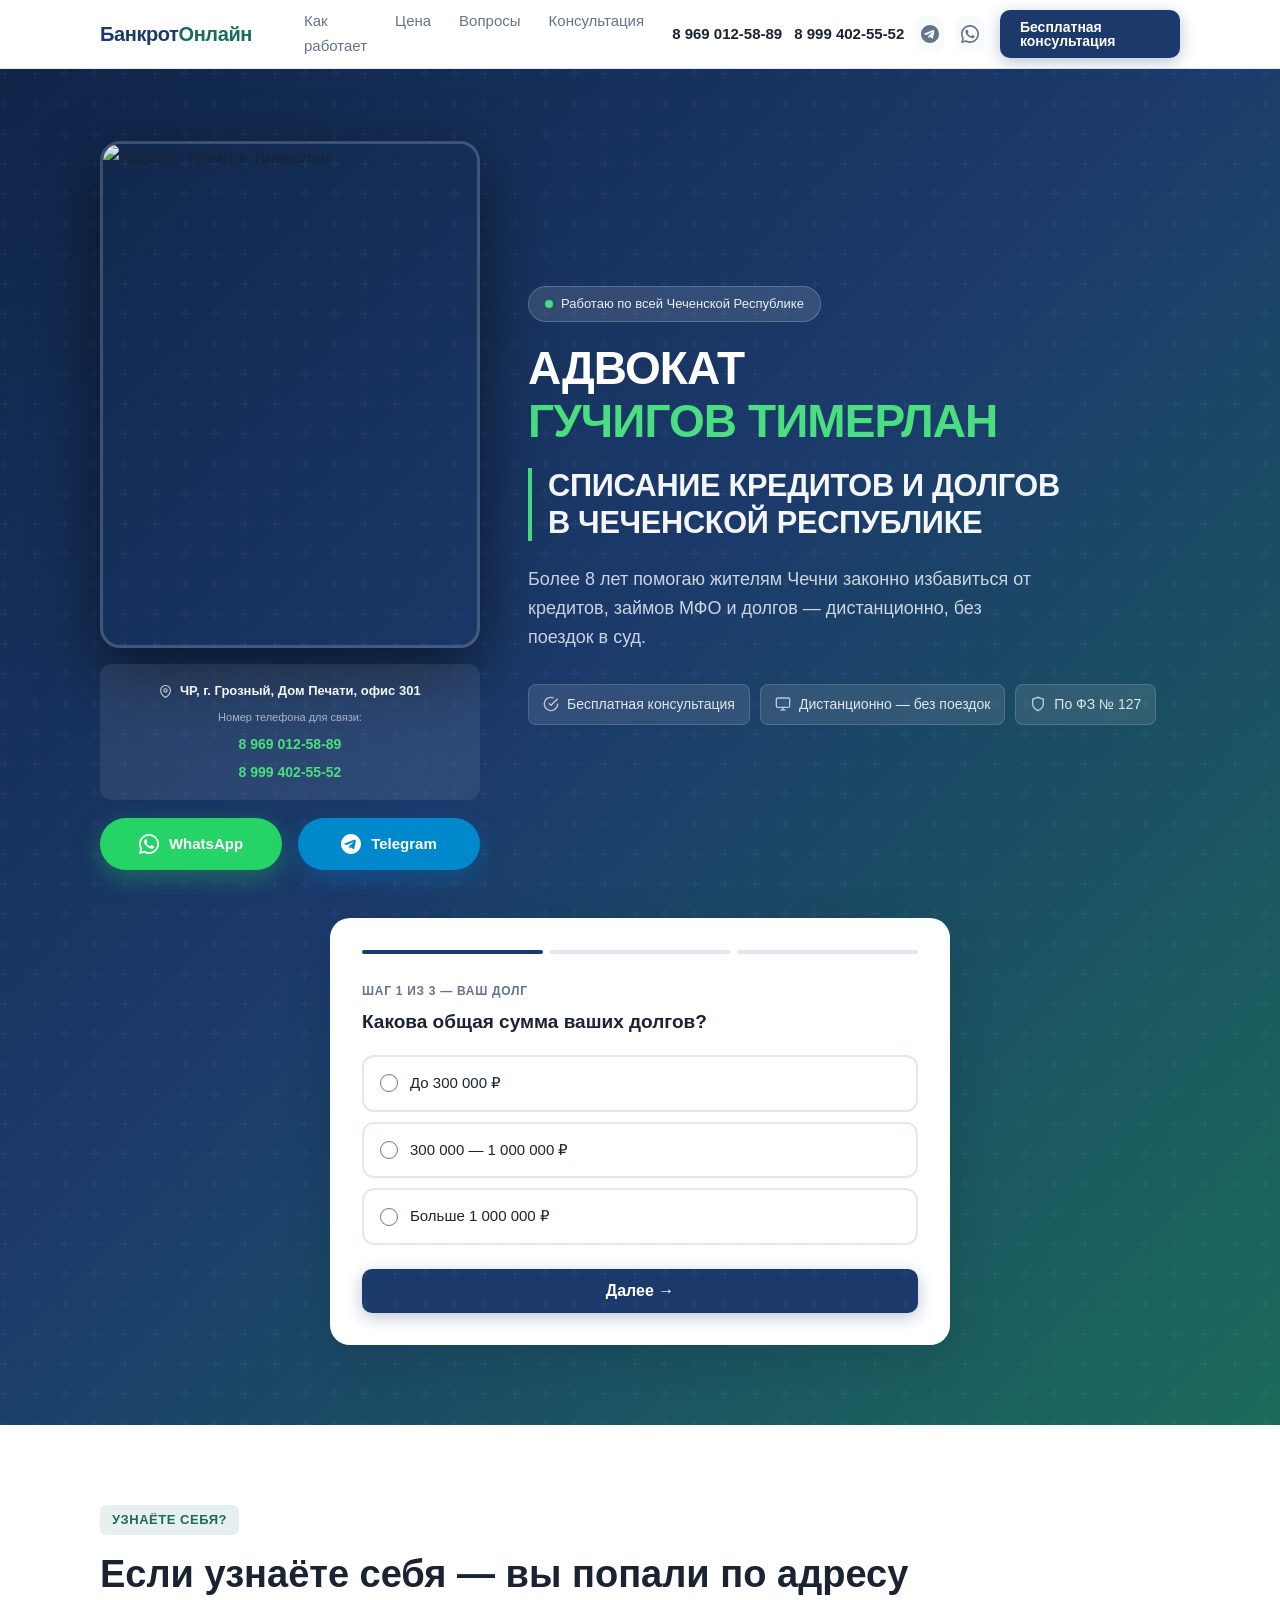
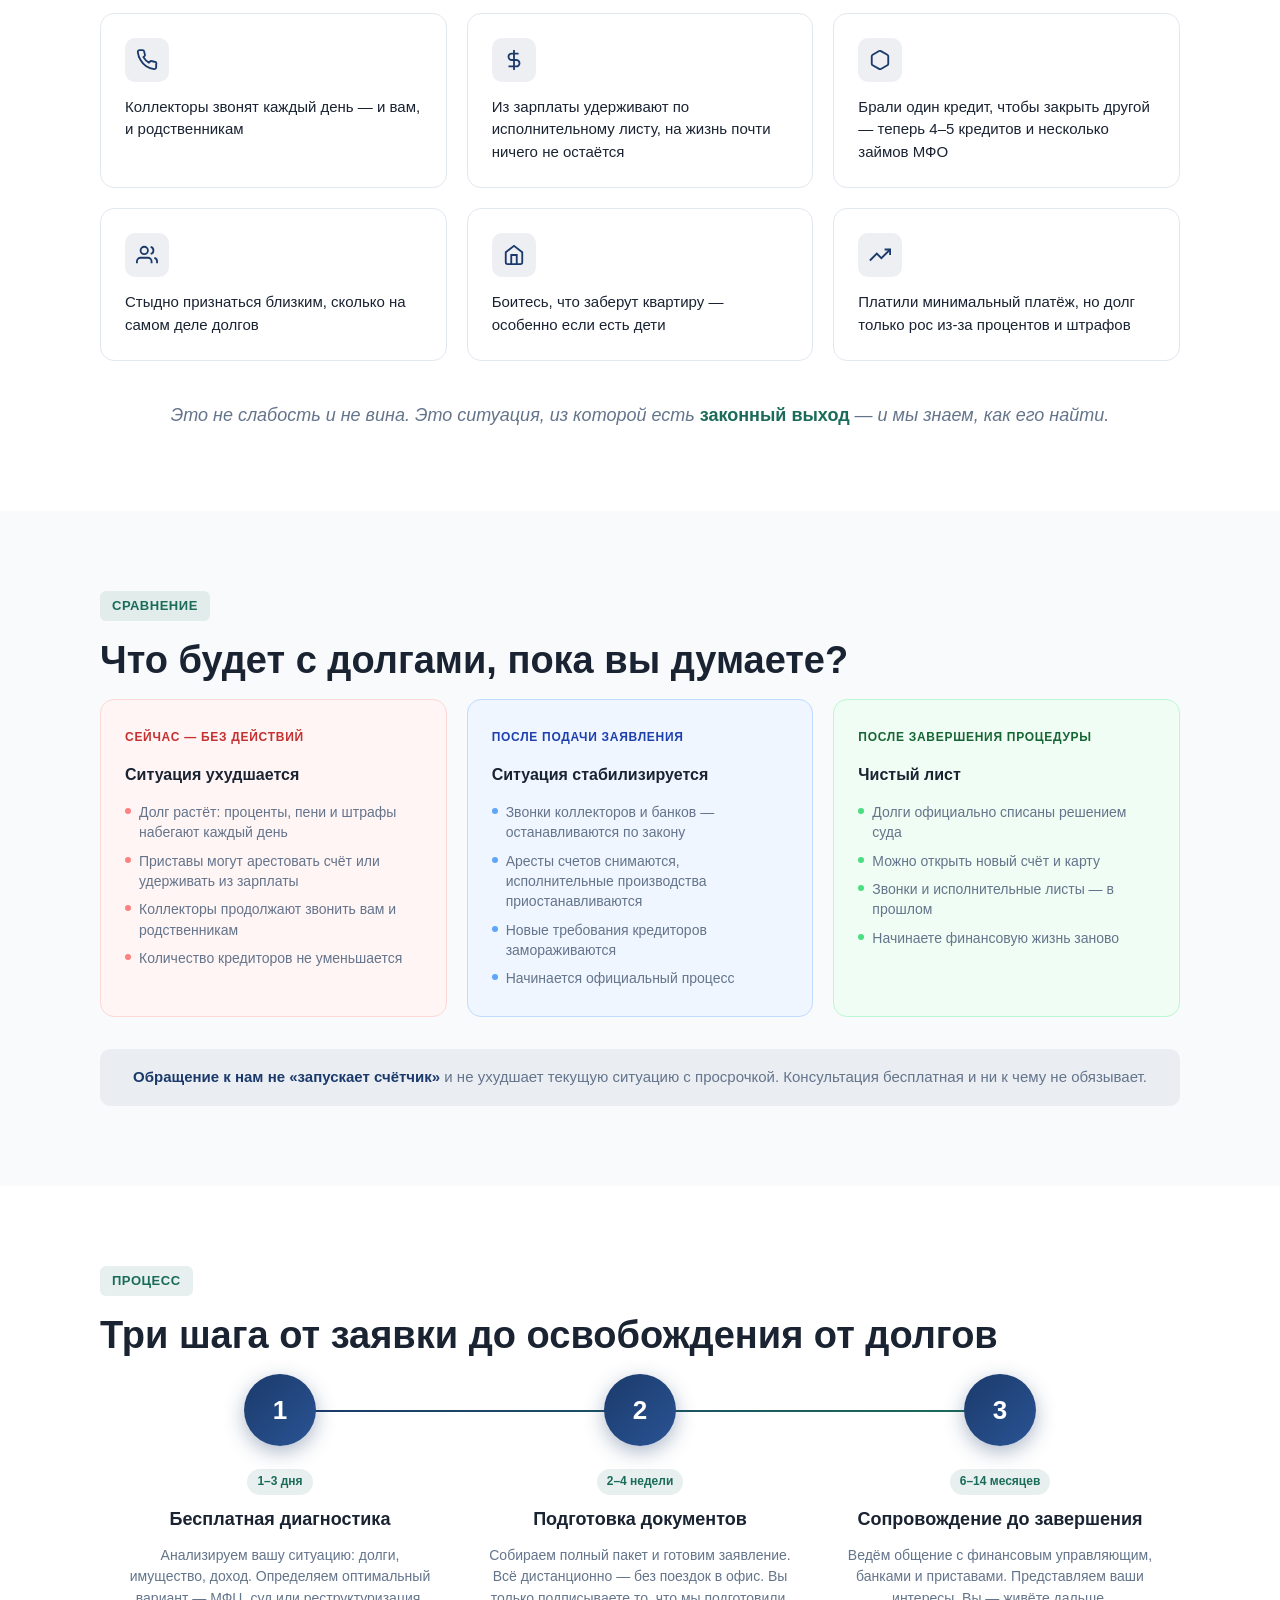
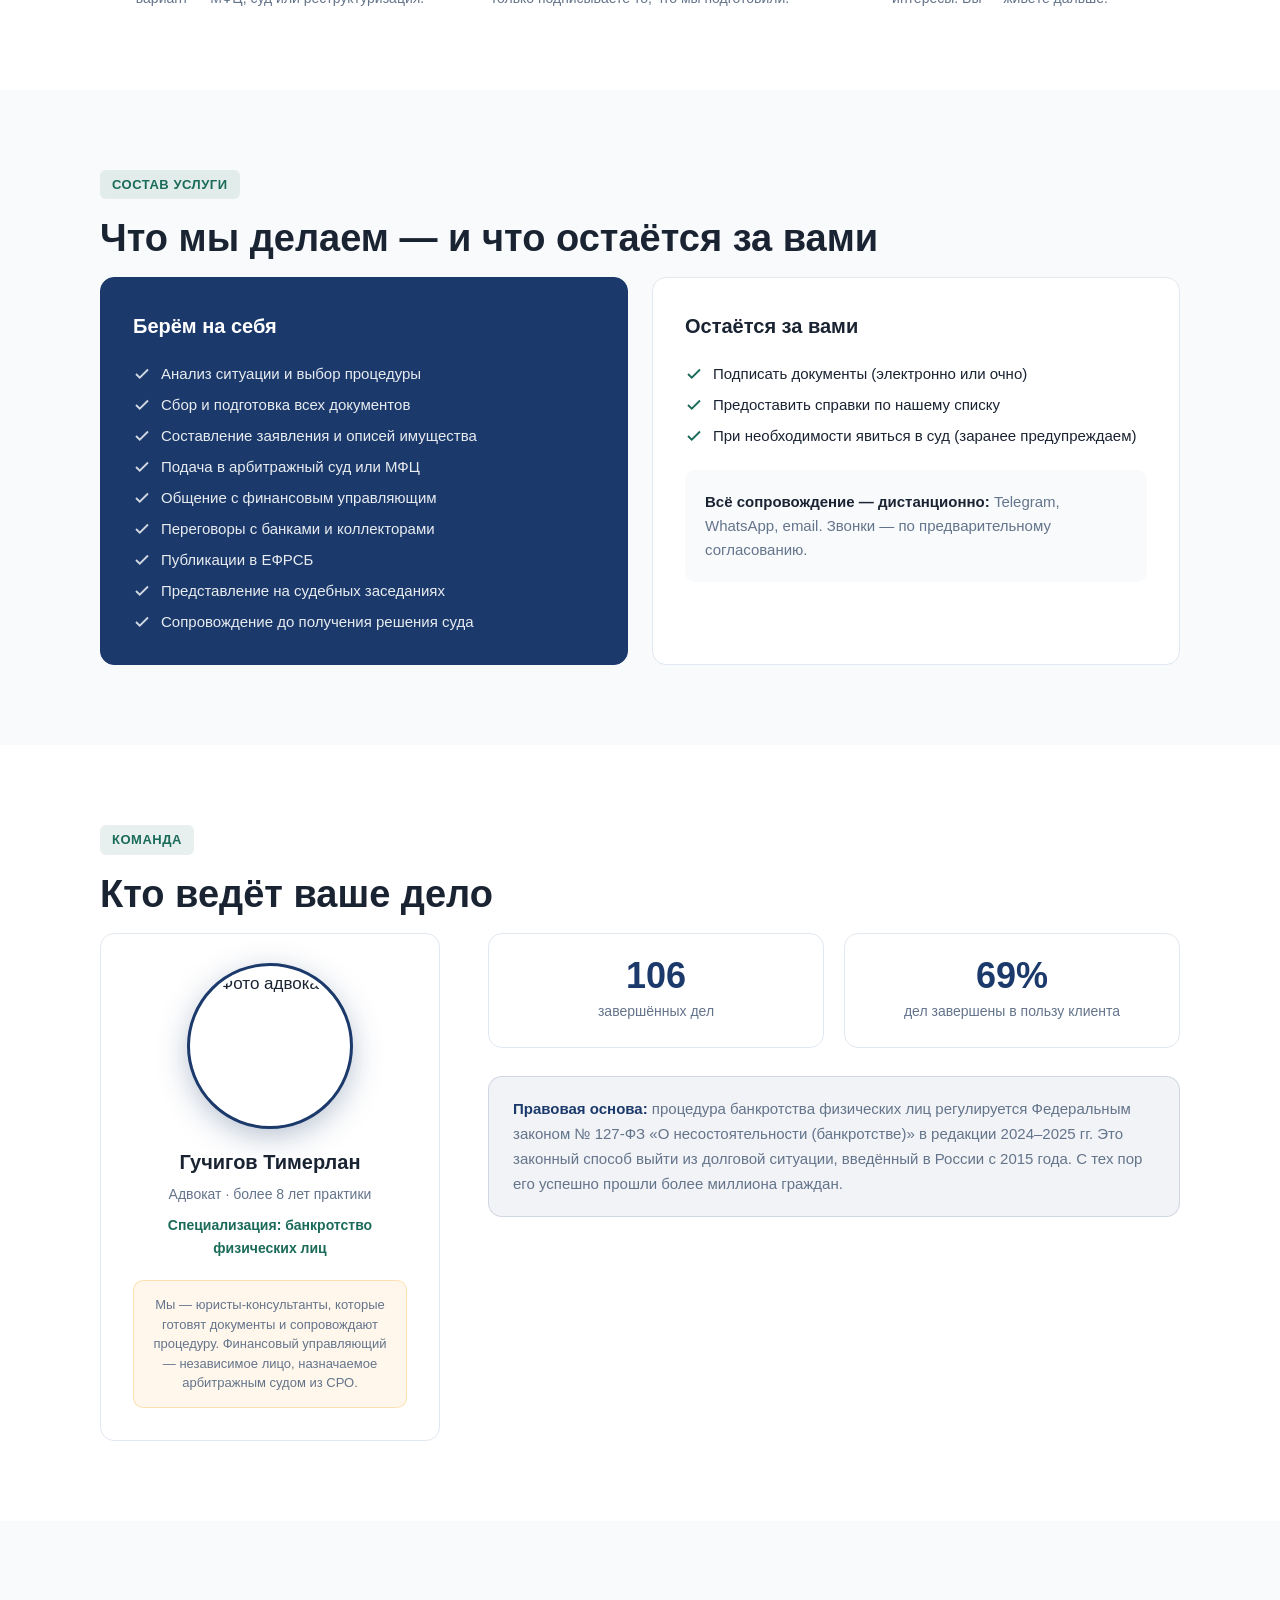
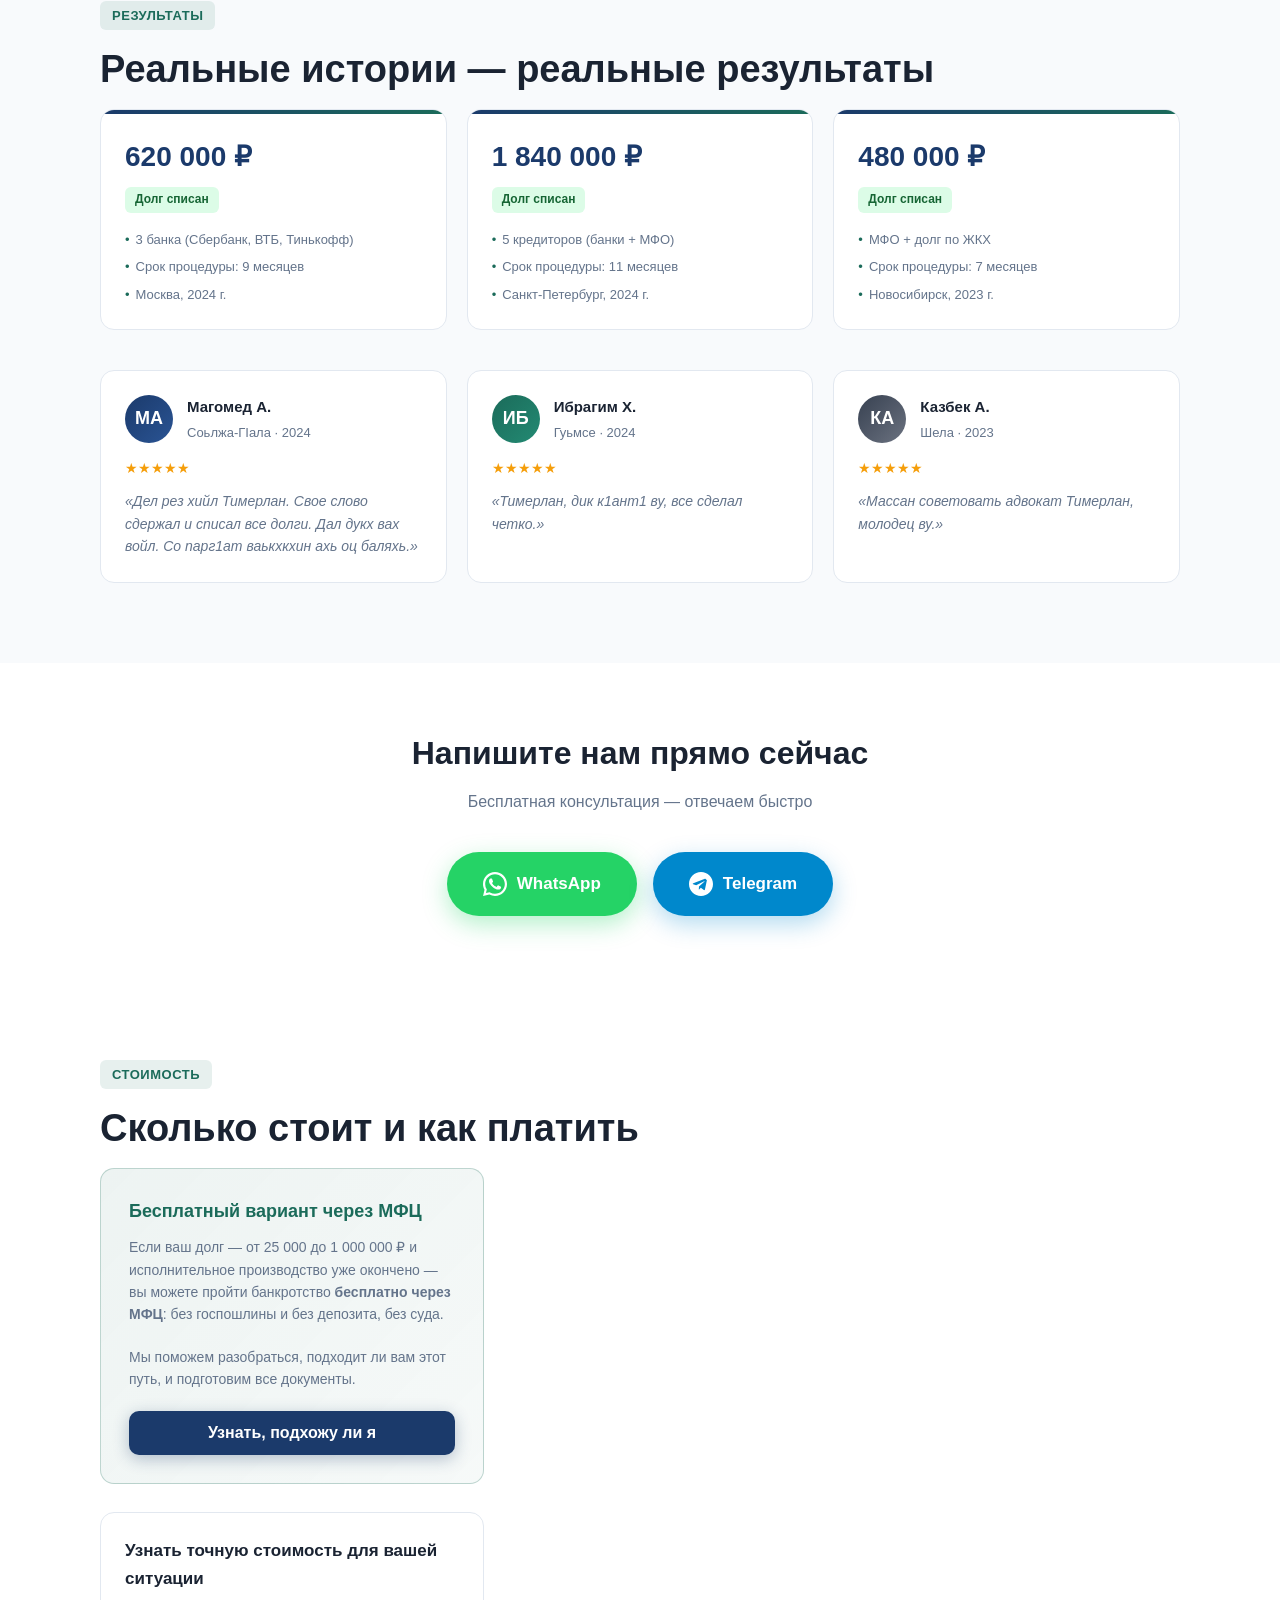
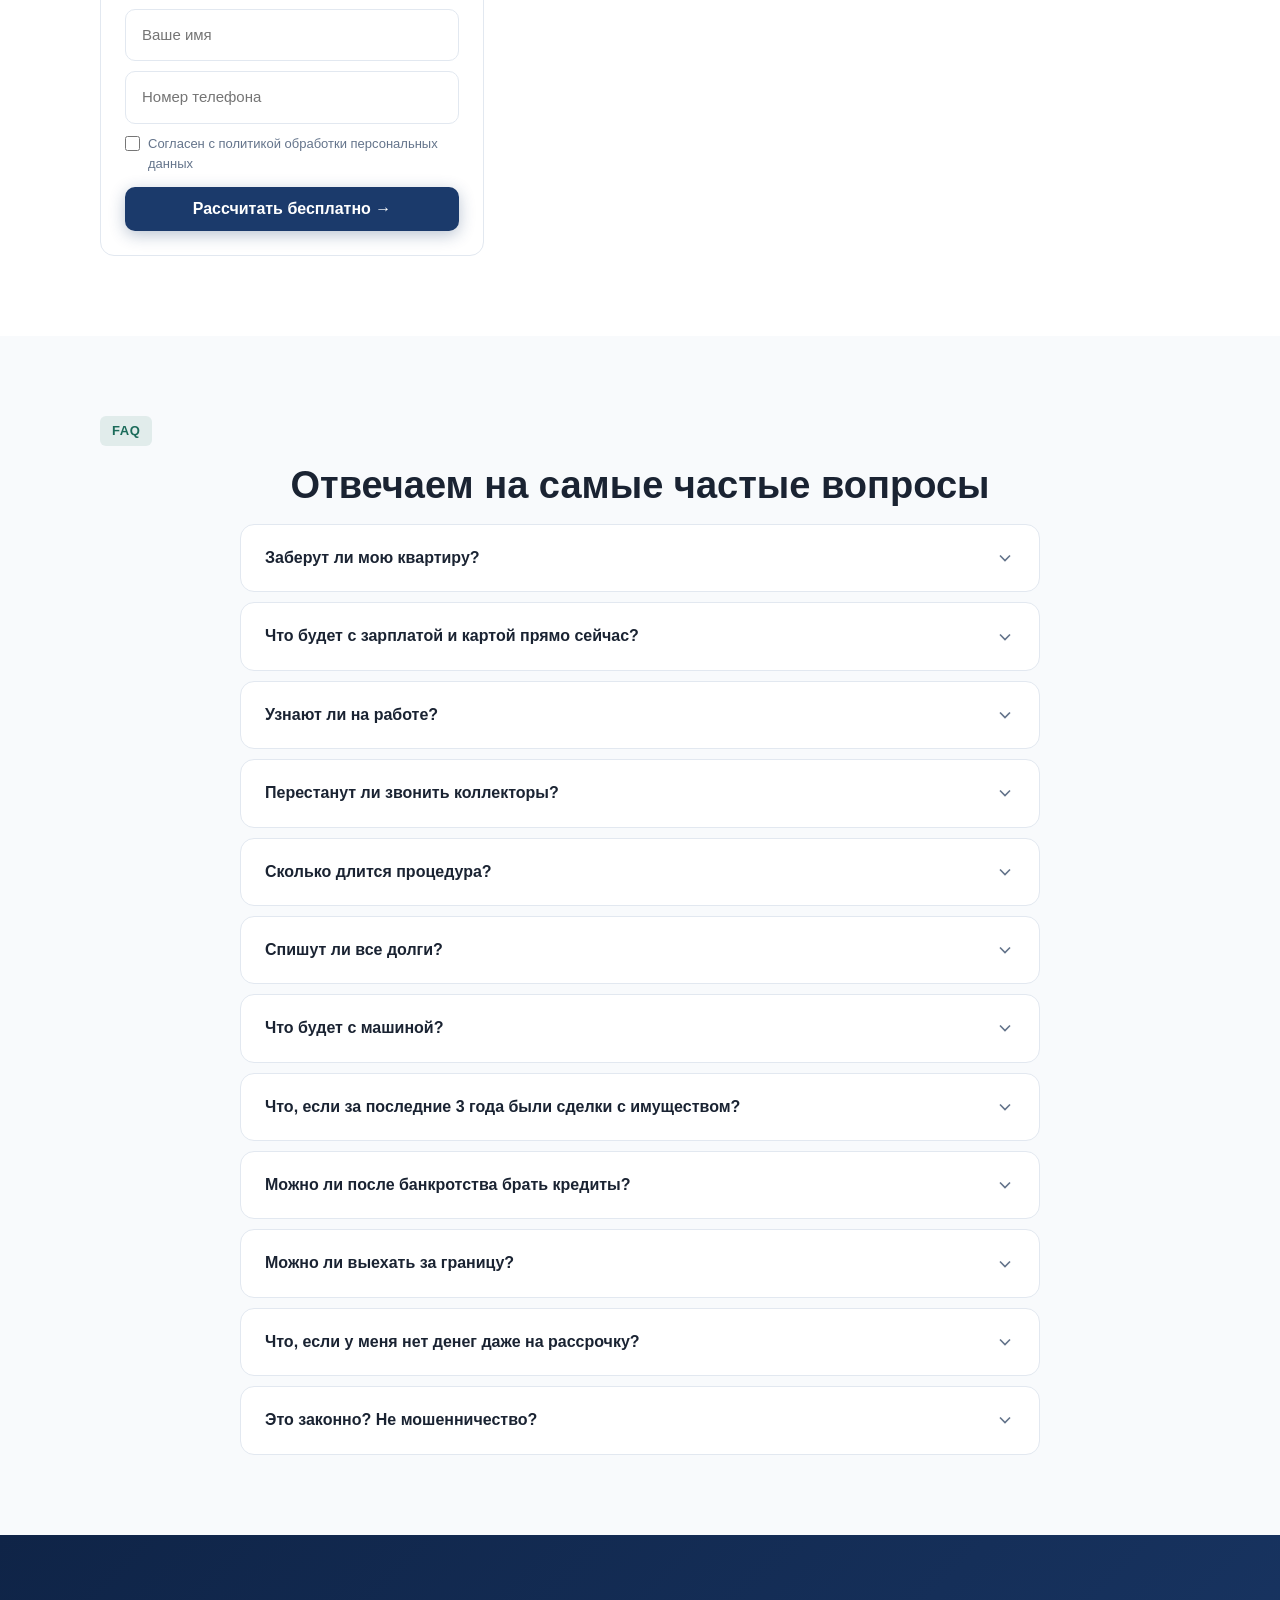
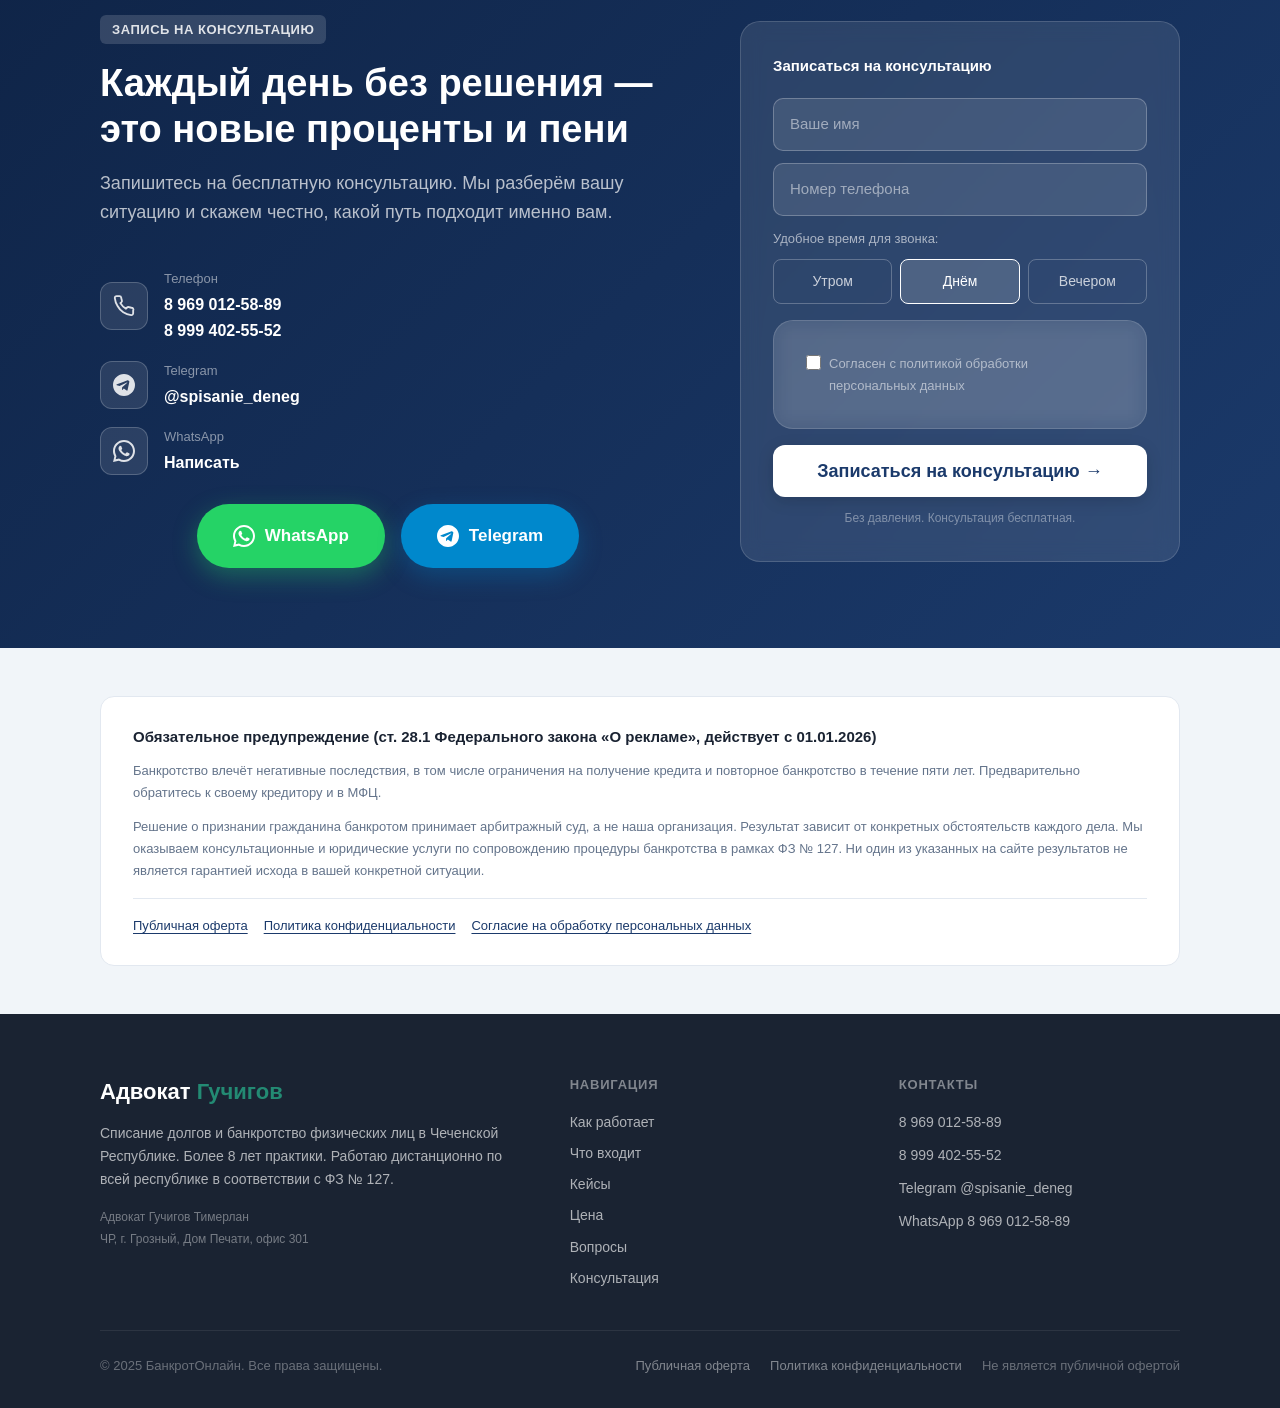
==== commit a11cf17e: "Merge address and phone numbers into one visible block below photo Co-Authored-By: Claude Sonnet 4.6" ====
--- a/my-sayt/index.html
+++ b/my-sayt/index.html
@@ -420,14 +420,12 @@
         <div class="hero-photo-wrap">
           <img src="photo.jpg" alt="Адвокат Гучигов Тимерлан">
         </div>
-        <div style="text-align:center;margin-top:14px;color:rgba(255,255,255,.9);font-size:12px;line-height:1.6;text-transform:uppercase;letter-spacing:.04em;font-weight:600">
+        <div style="text-align:center;margin-top:16px;color:rgba(255,255,255,.95);font-size:13px;line-height:2;font-weight:600;background:rgba(255,255,255,.08);border-radius:12px;padding:14px 16px">
           <svg width="13" height="13" viewBox="0 0 24 24" fill="none" stroke="currentColor" stroke-width="2" style="vertical-align:middle;margin-right:4px;opacity:.8"><path d="M21 10c0 7-9 13-9 13s-9-6-9-13a9 9 0 0 1 18 0z"/><circle cx="12" cy="10" r="3"/></svg>
-          Чеченская Республика, г. Грозный<br>Дом Печати, офис 301
-        </div>
-        <div style="text-align:center;margin-top:10px;color:rgba(255,255,255,.9);font-size:12px;line-height:1.8;font-weight:600">
-          Номер телефона для связи:<br>
-          <a href="tel:+79690125889" style="color:#4ADE80;text-decoration:none">8 969 012-58-89</a><br>
-          <a href="tel:+79994025552" style="color:#4ADE80;text-decoration:none">8 999 402-55-52</a>
+          ЧР, г. Грозный, Дом Печати, офис 301<br>
+          <span style="font-size:11px;color:rgba(255,255,255,.6);font-weight:500">Номер телефона для связи:</span><br>
+          <a href="tel:+79690125889" style="color:#4ADE80;text-decoration:none;font-size:14px">8 969 012-58-89</a><br>
+          <a href="tel:+79994025552" style="color:#4ADE80;text-decoration:none;font-size:14px">8 999 402-55-52</a>
         </div>
         <div class="messenger-btns" style="margin-top:18px;justify-content:center">
           <a href="https://wa.me/79690125889" class="btn-wa" target="_blank" style="flex:1;justify-content:center;padding:14px 20px;font-size:15px">
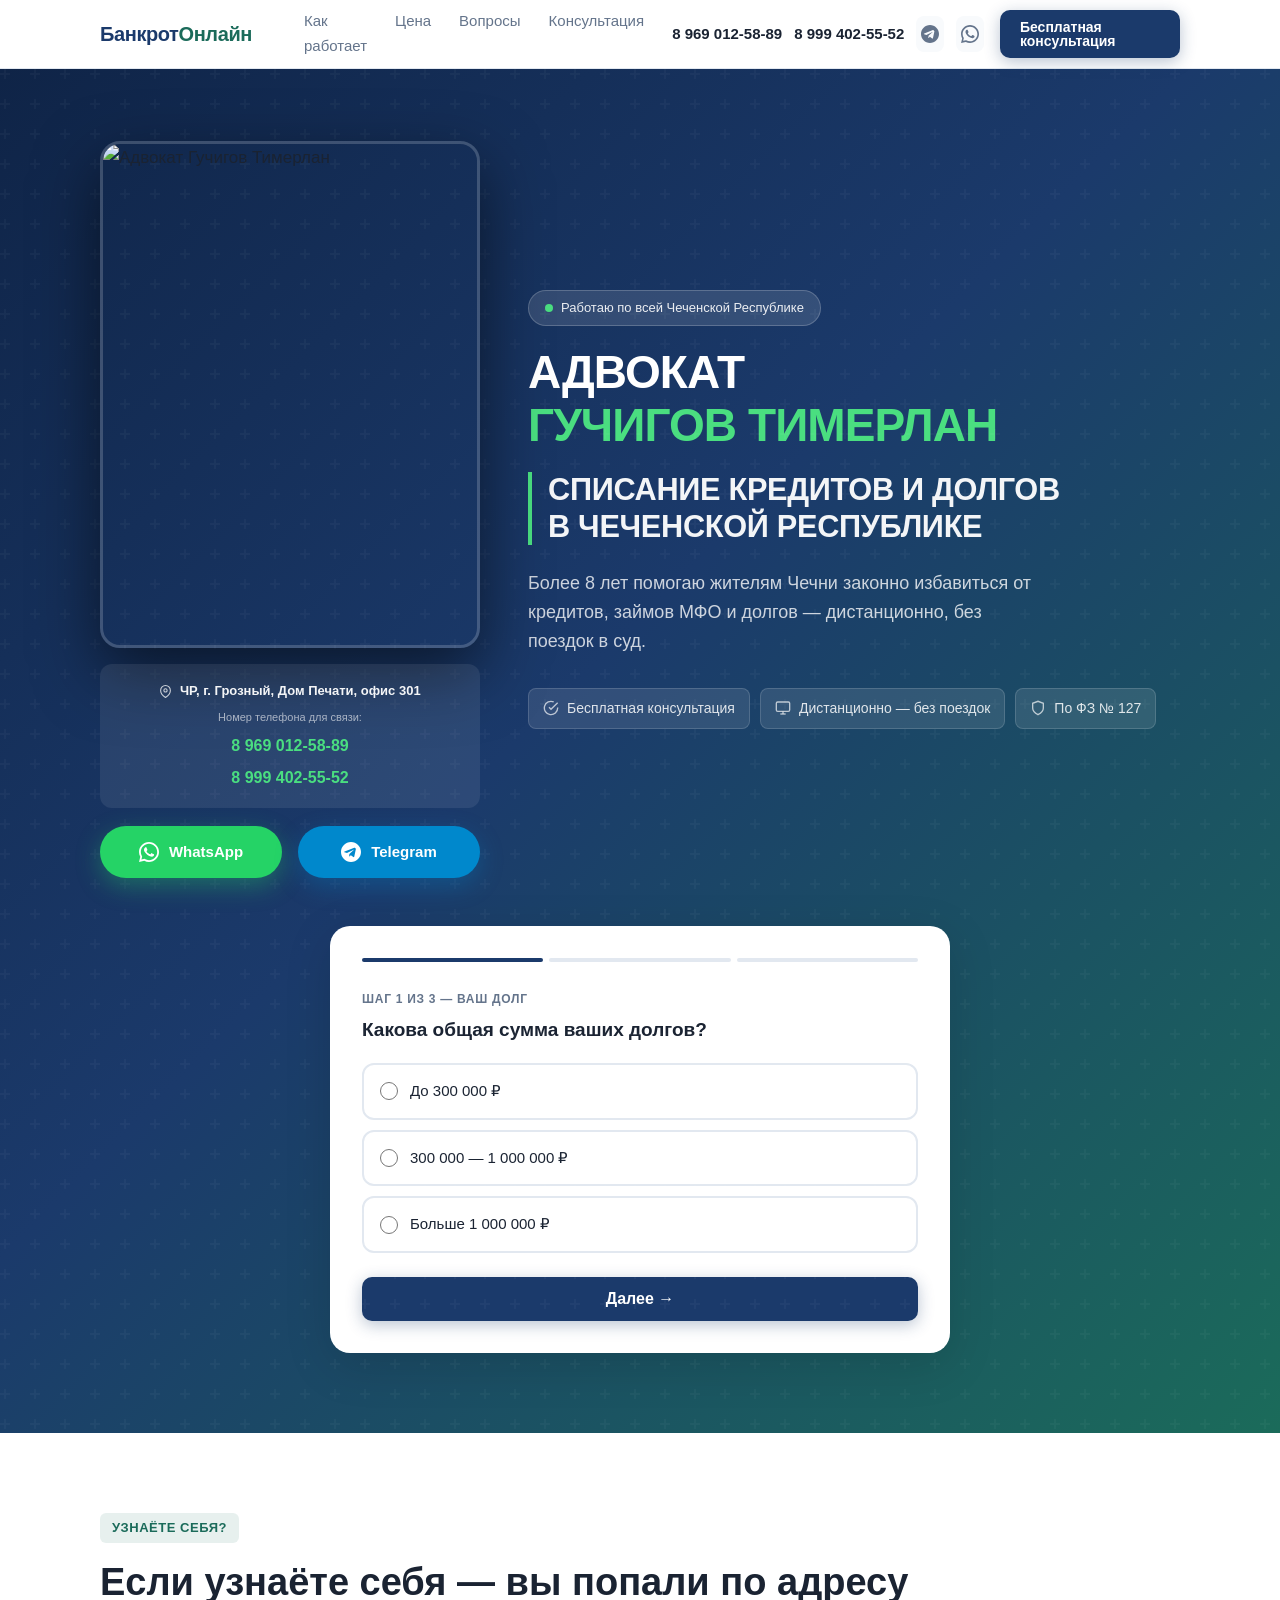
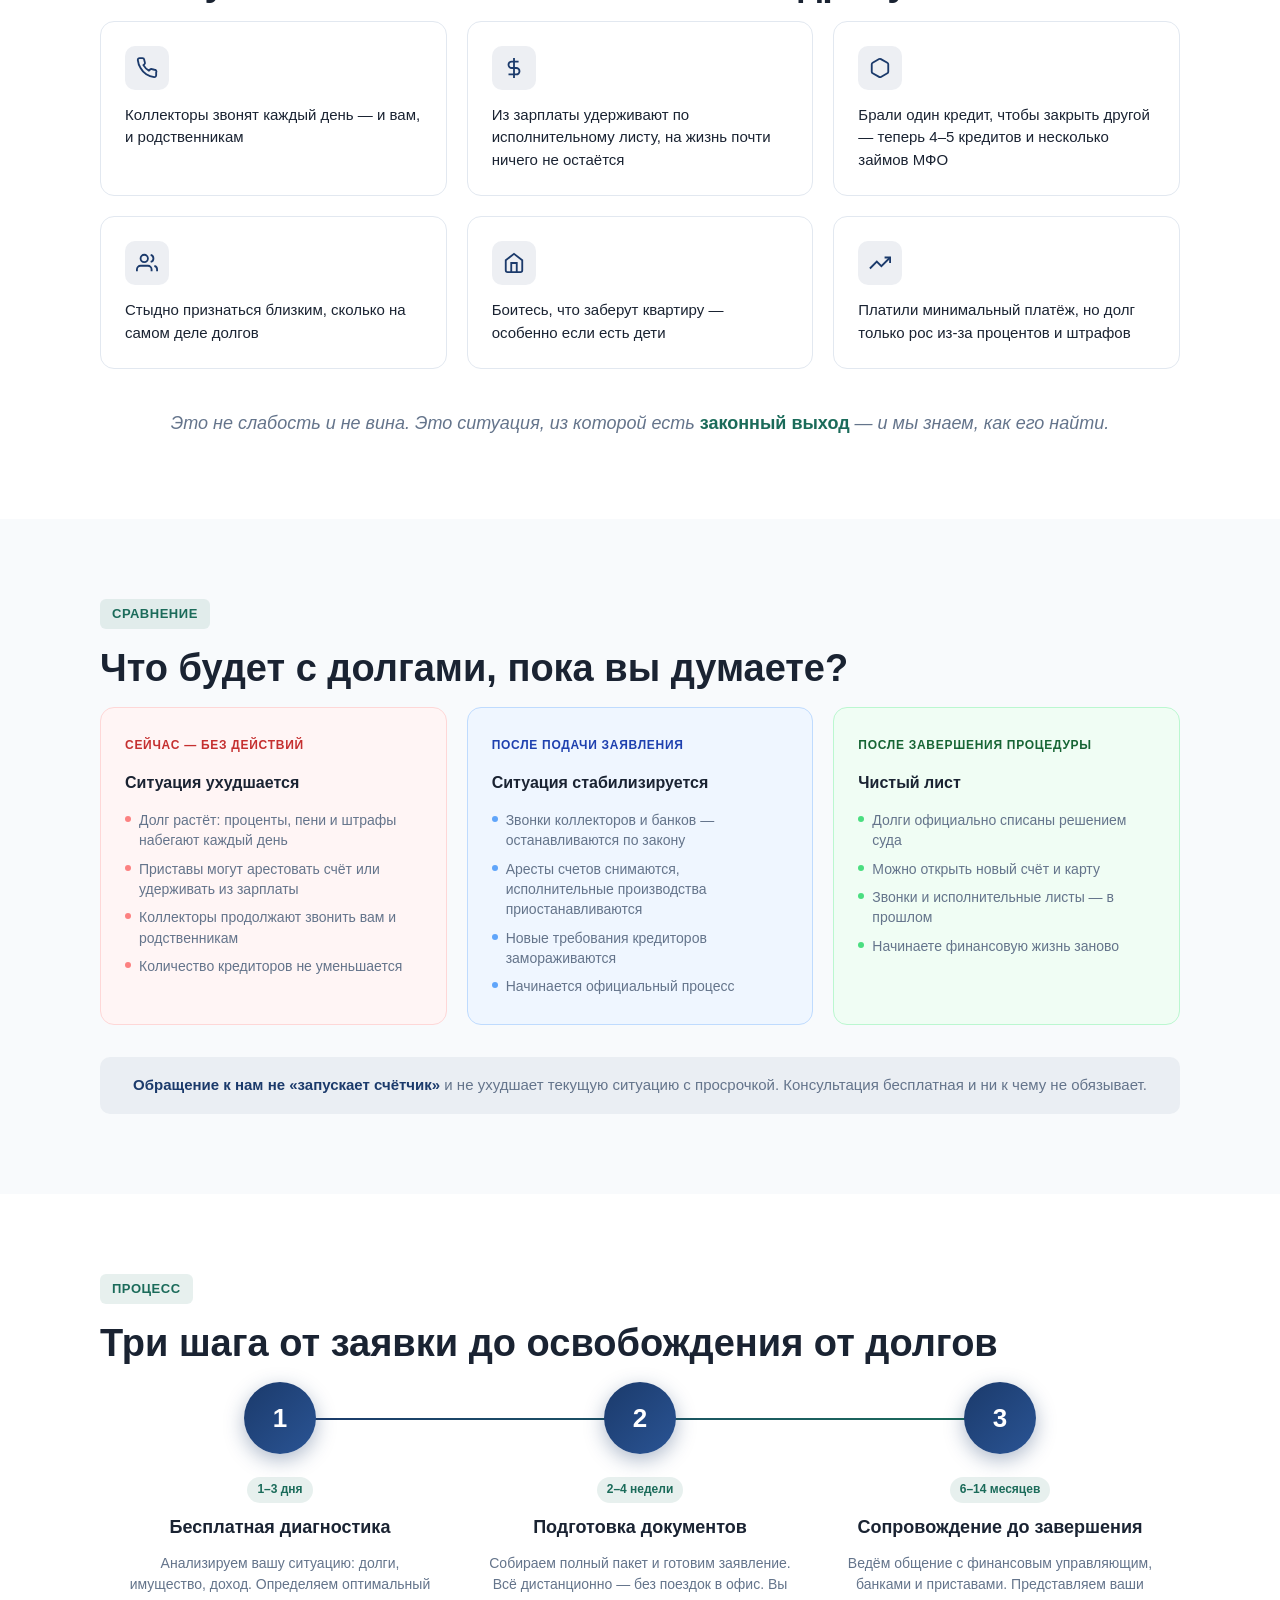
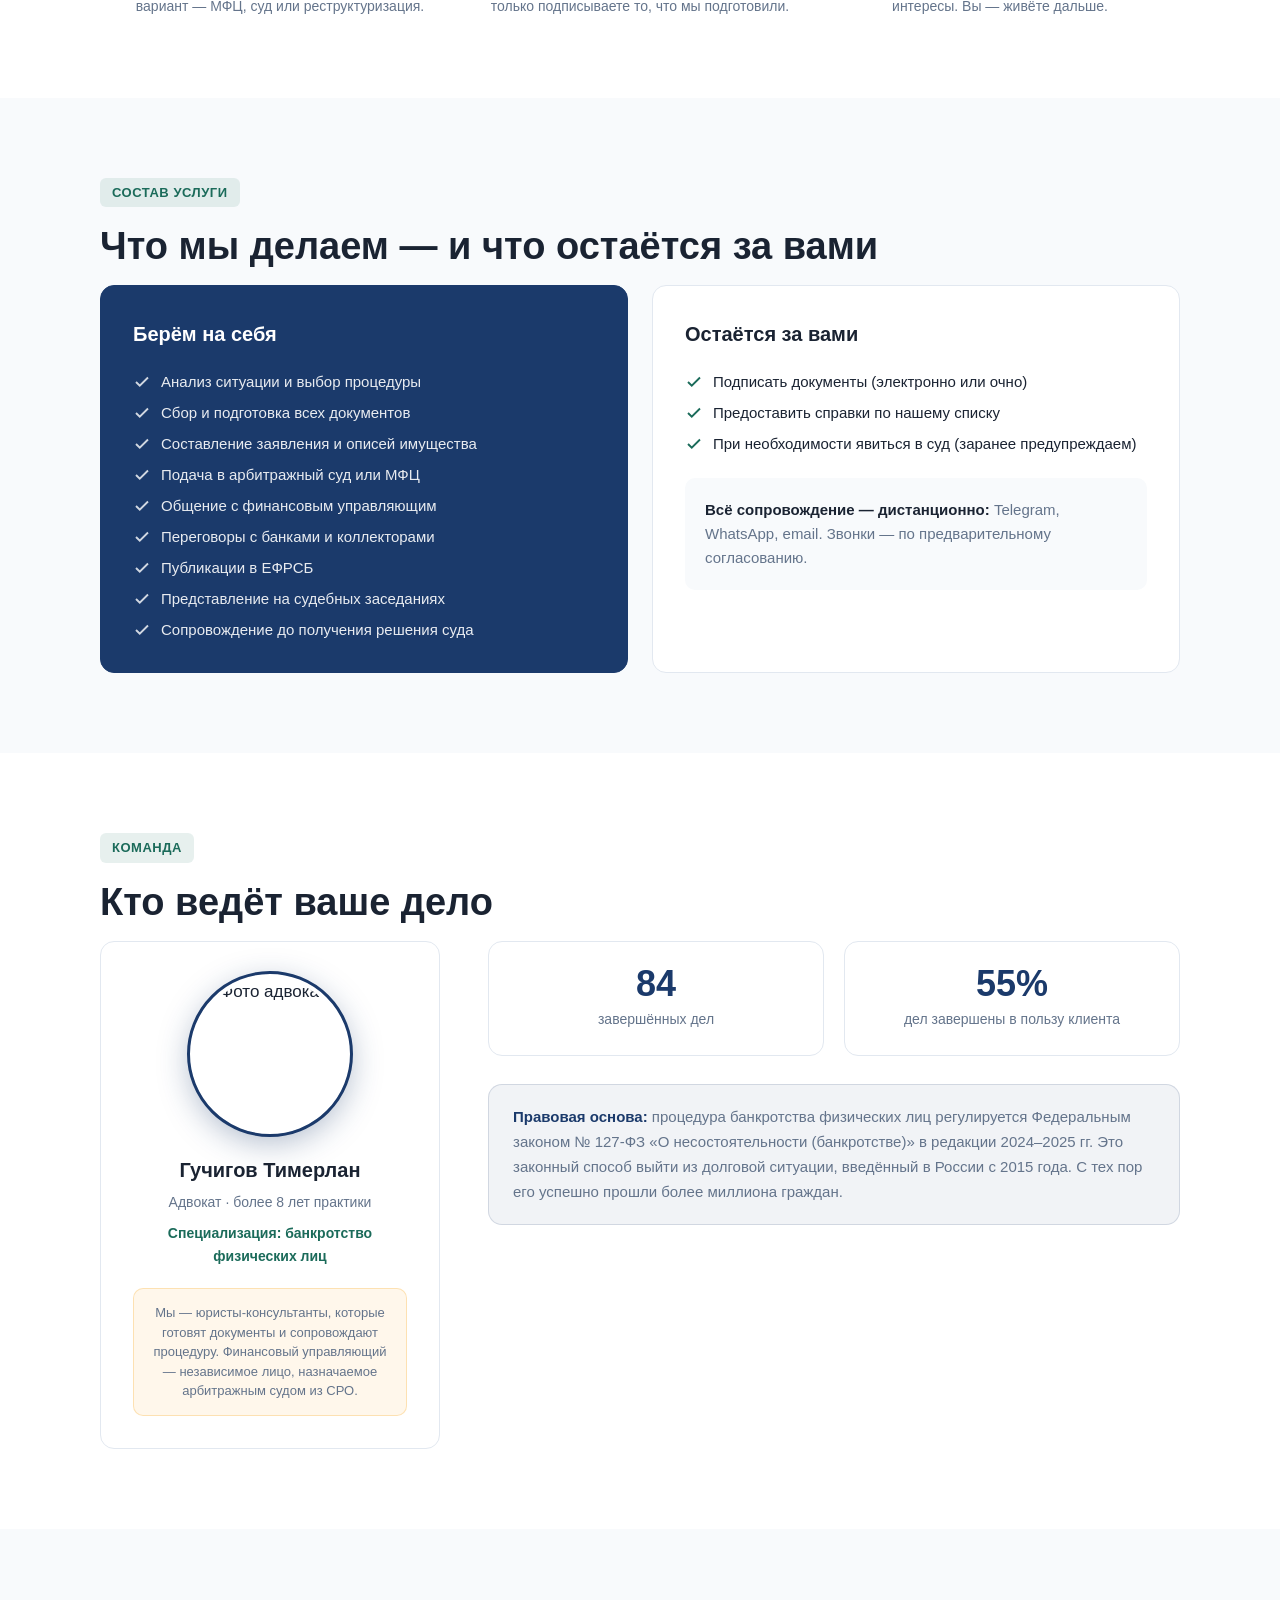
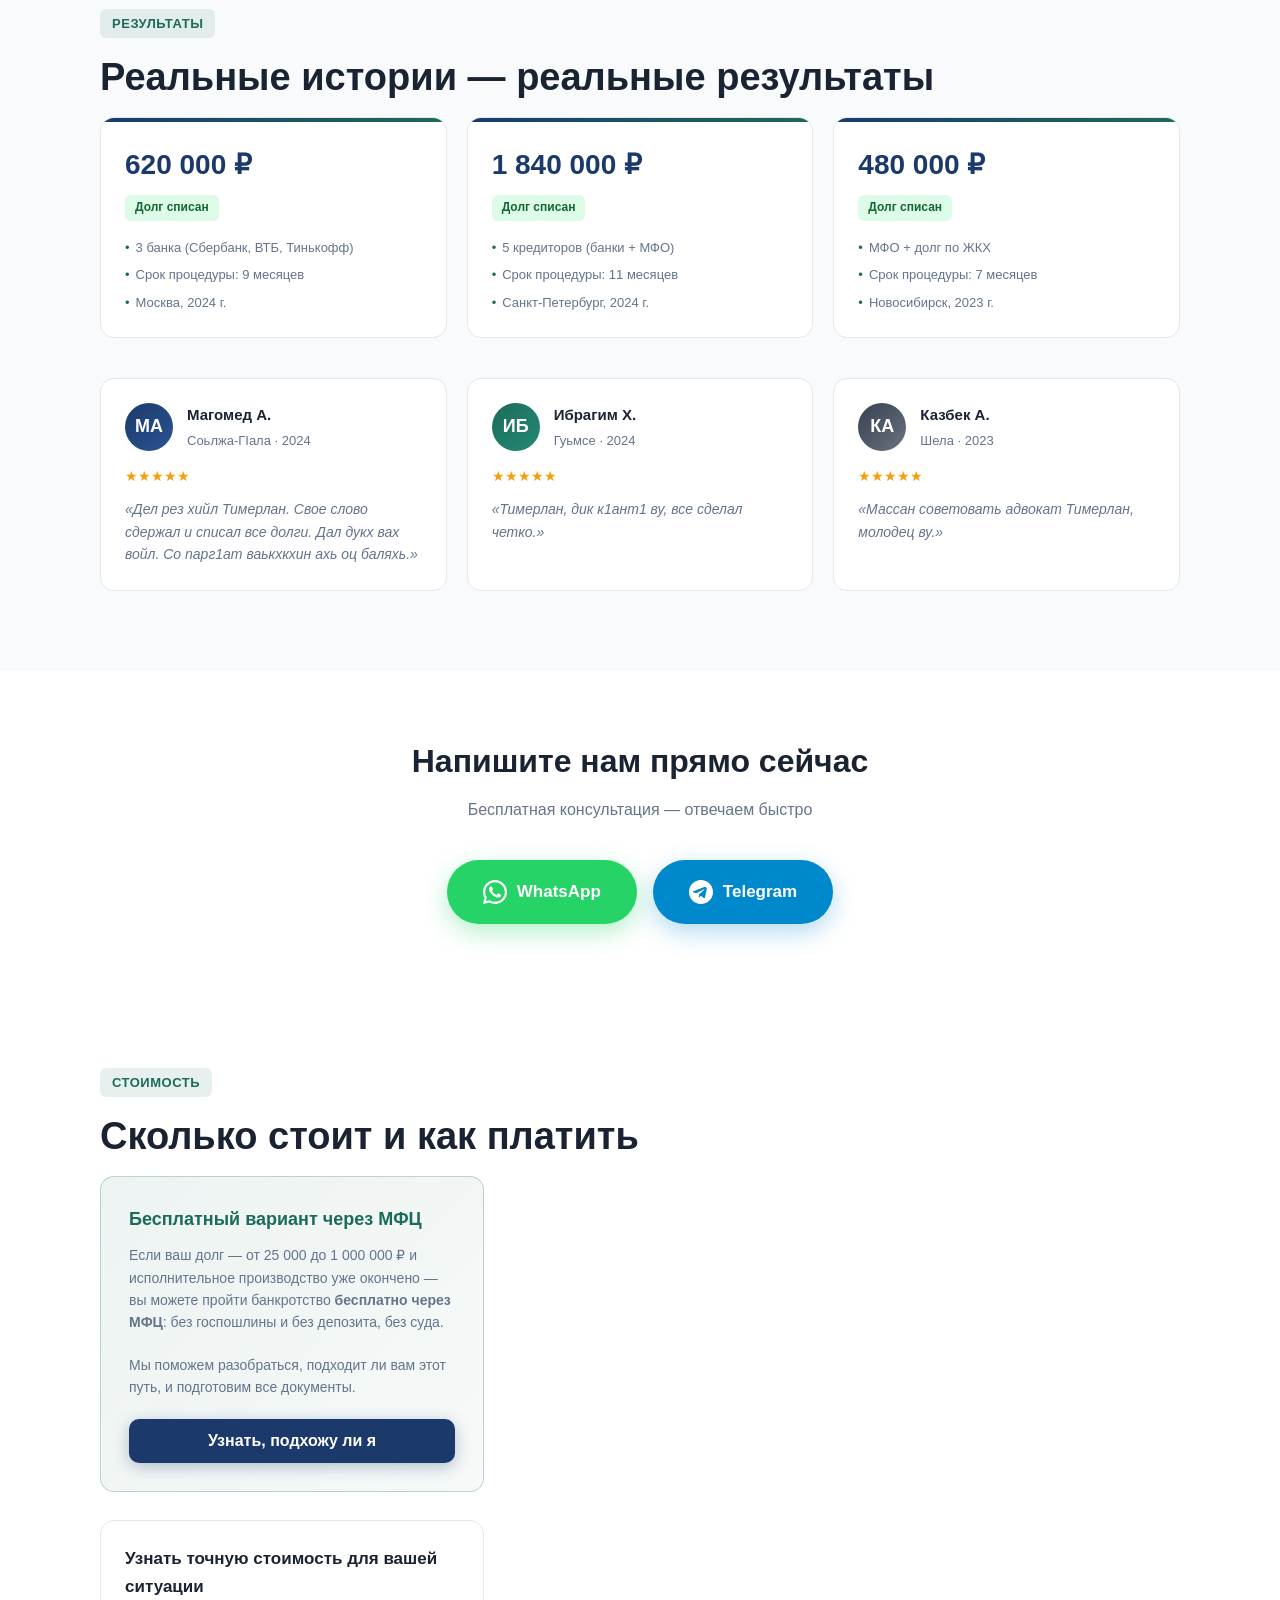
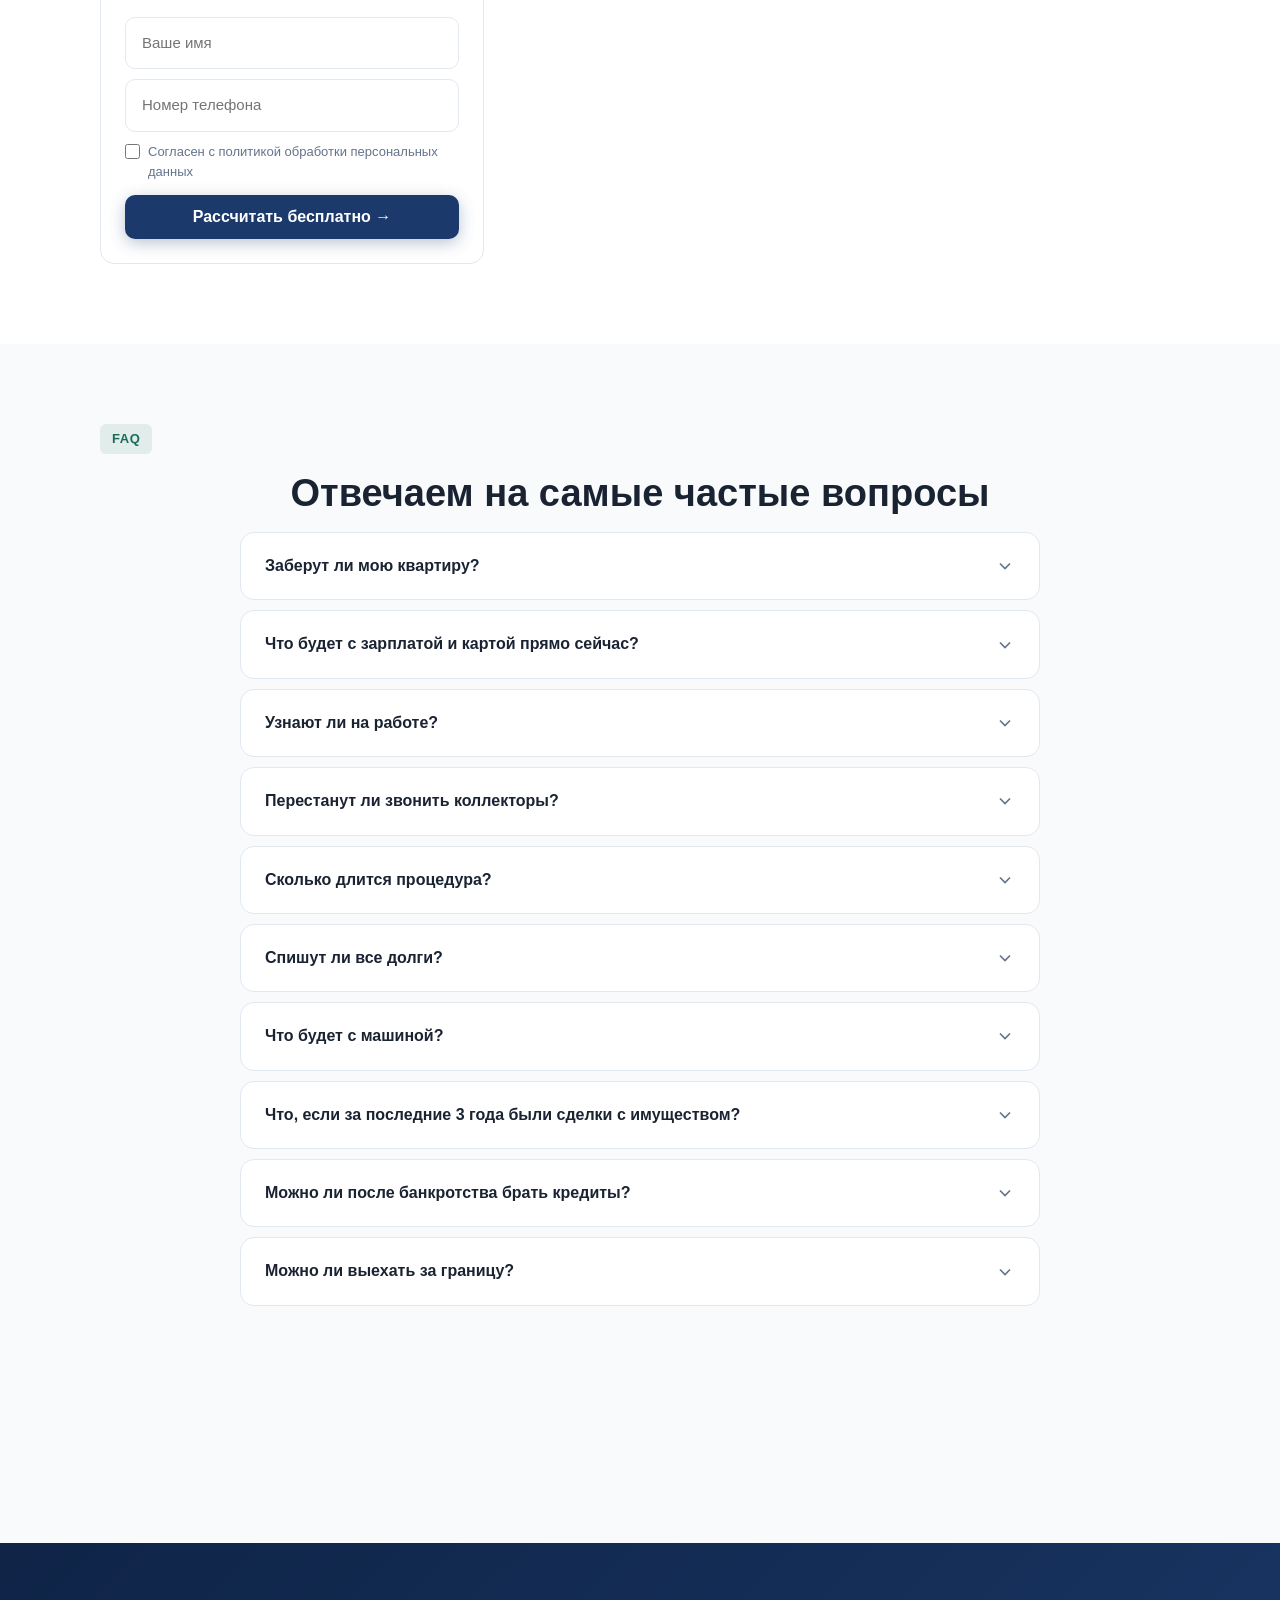
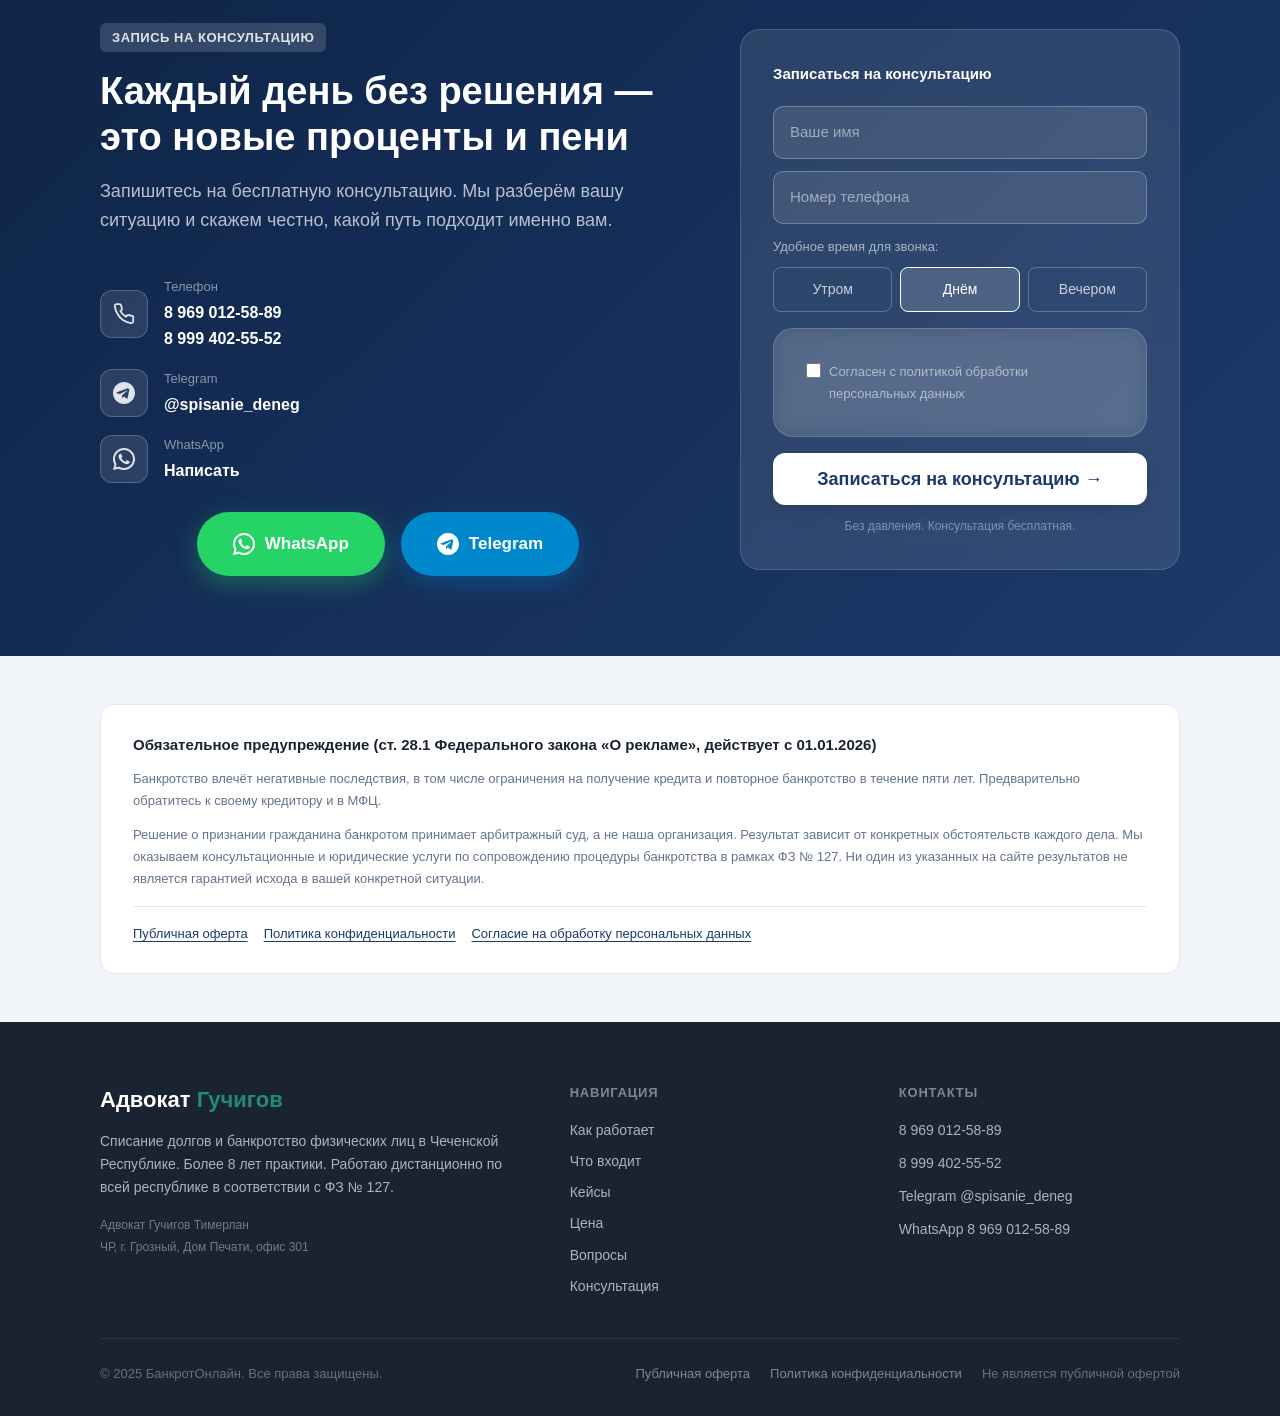
==== commit 1a83bf85: "Phone numbers font size 14px -> 16px Co-Authored-By: Claude Sonnet 4.6 <noreply@anthropic.com>" ====
--- a/my-sayt/index.html
+++ b/my-sayt/index.html
@@ -424,8 +424,8 @@
           <svg width="13" height="13" viewBox="0 0 24 24" fill="none" stroke="currentColor" stroke-width="2" style="vertical-align:middle;margin-right:4px;opacity:.8"><path d="M21 10c0 7-9 13-9 13s-9-6-9-13a9 9 0 0 1 18 0z"/><circle cx="12" cy="10" r="3"/></svg>
           ЧР, г. Грозный, Дом Печати, офис 301<br>
           <span style="font-size:11px;color:rgba(255,255,255,.6);font-weight:500">Номер телефона для связи:</span><br>
-          <a href="tel:+79690125889" style="color:#4ADE80;text-decoration:none;font-size:14px">8 969 012-58-89</a><br>
-          <a href="tel:+79994025552" style="color:#4ADE80;text-decoration:none;font-size:14px">8 999 402-55-52</a>
+          <a href="tel:+79690125889" style="color:#4ADE80;text-decoration:none;font-size:16px">8 969 012-58-89</a><br>
+          <a href="tel:+79994025552" style="color:#4ADE80;text-decoration:none;font-size:16px">8 999 402-55-52</a>
         </div>
         <div class="messenger-btns" style="margin-top:18px;justify-content:center">
           <a href="https://wa.me/79690125889" class="btn-wa" target="_blank" style="flex:1;justify-content:center;padding:14px 20px;font-size:15px">
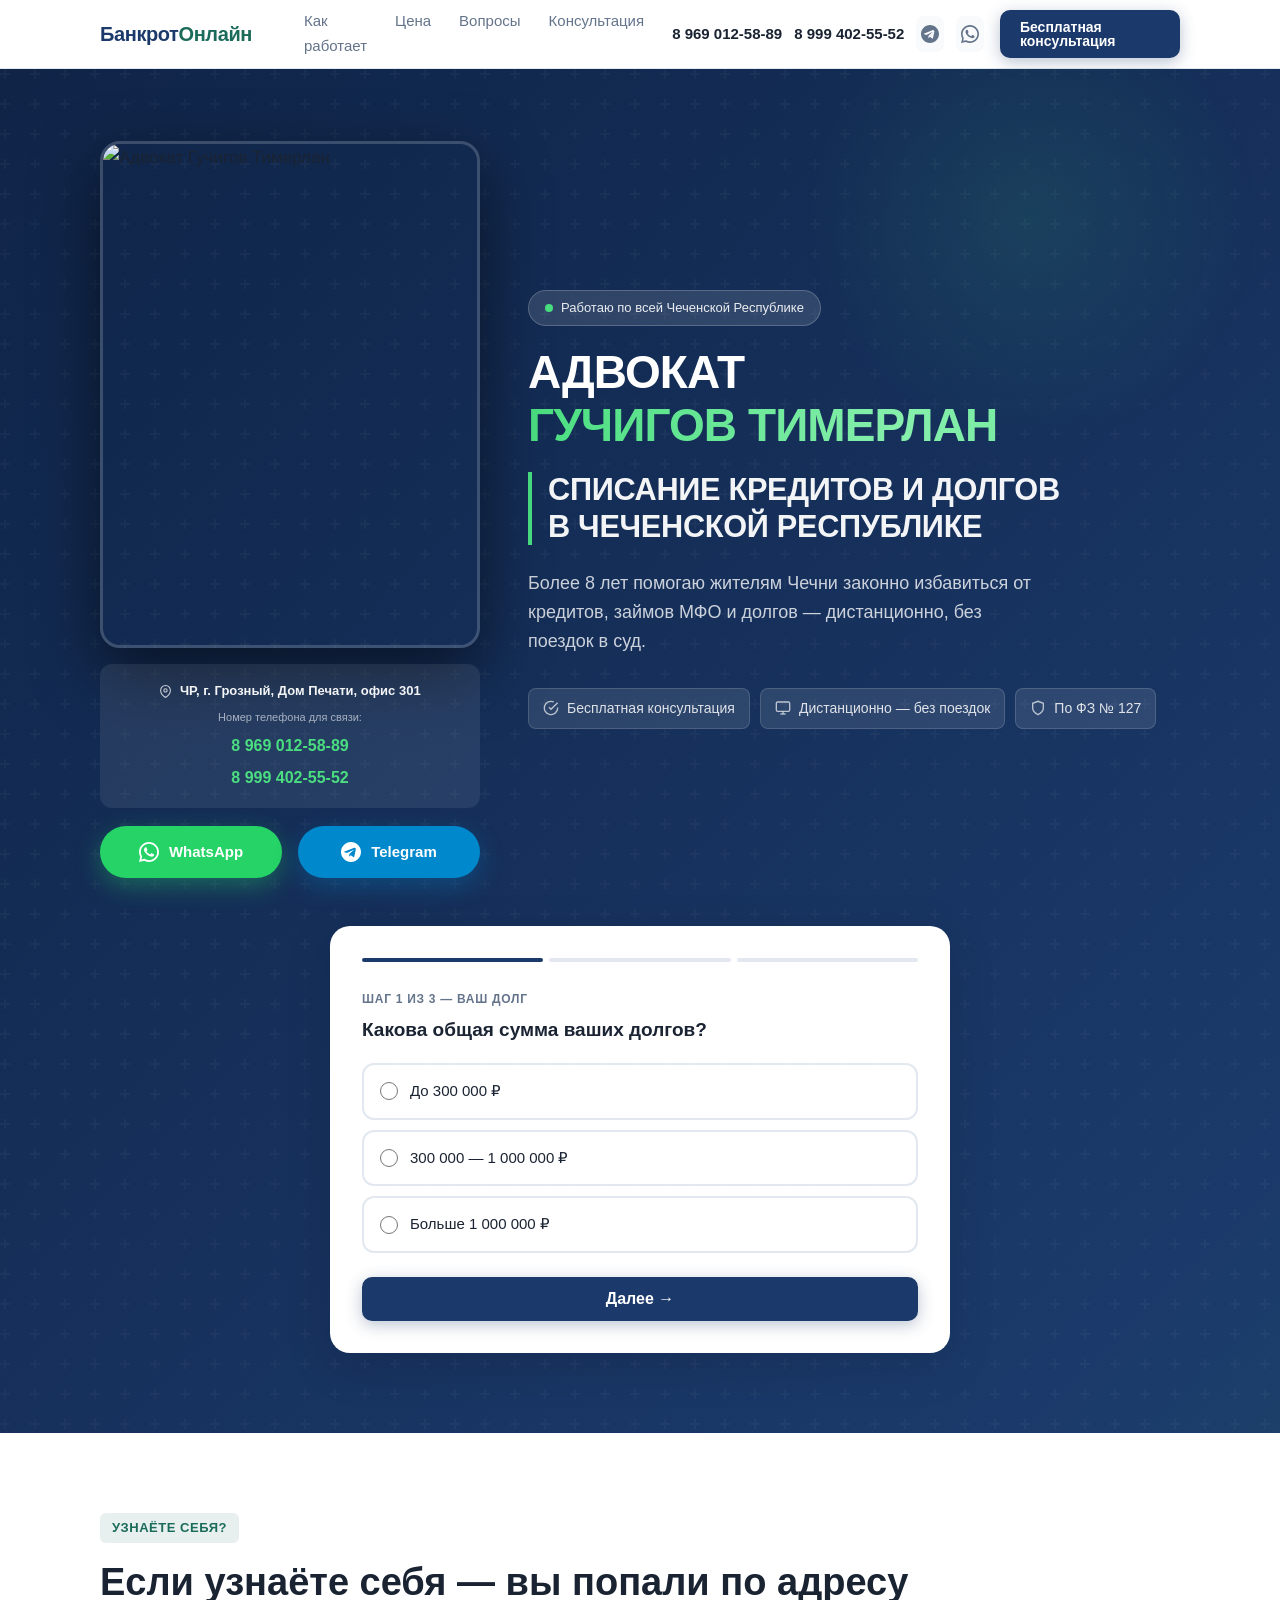
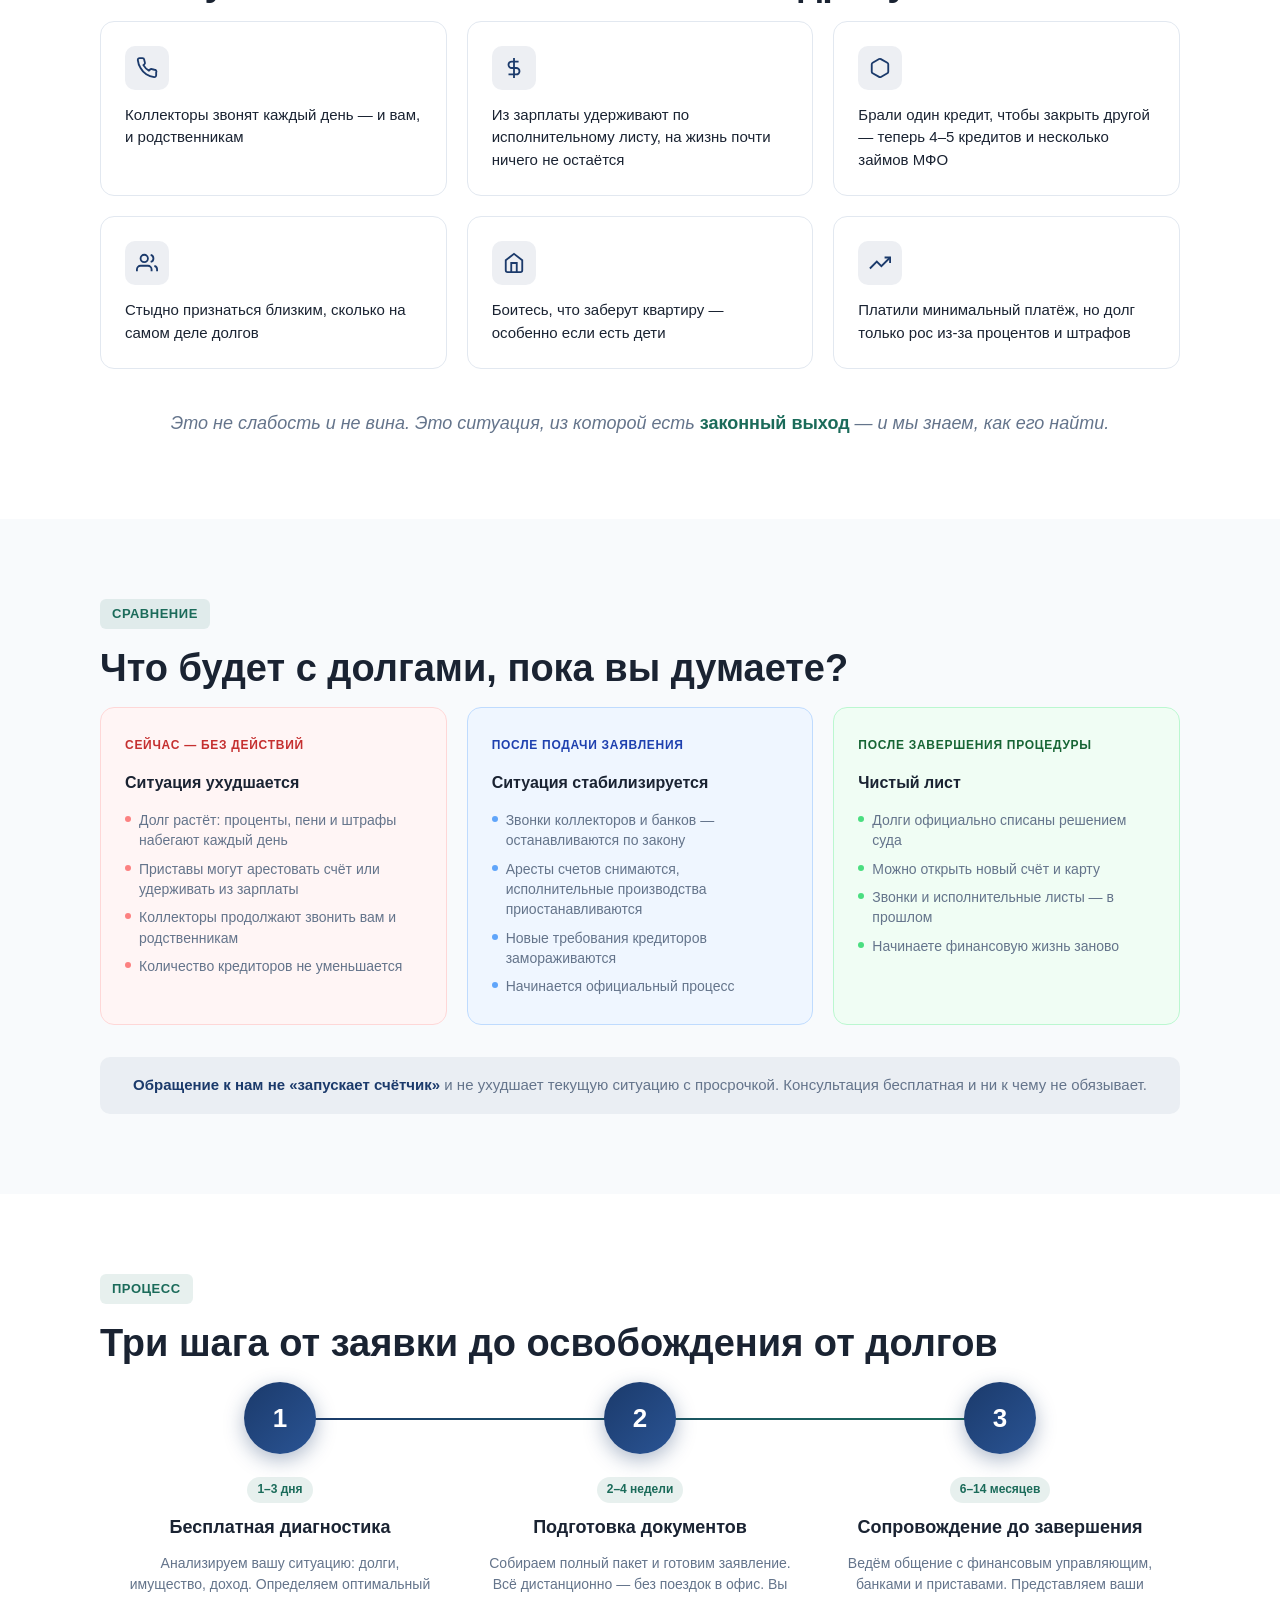
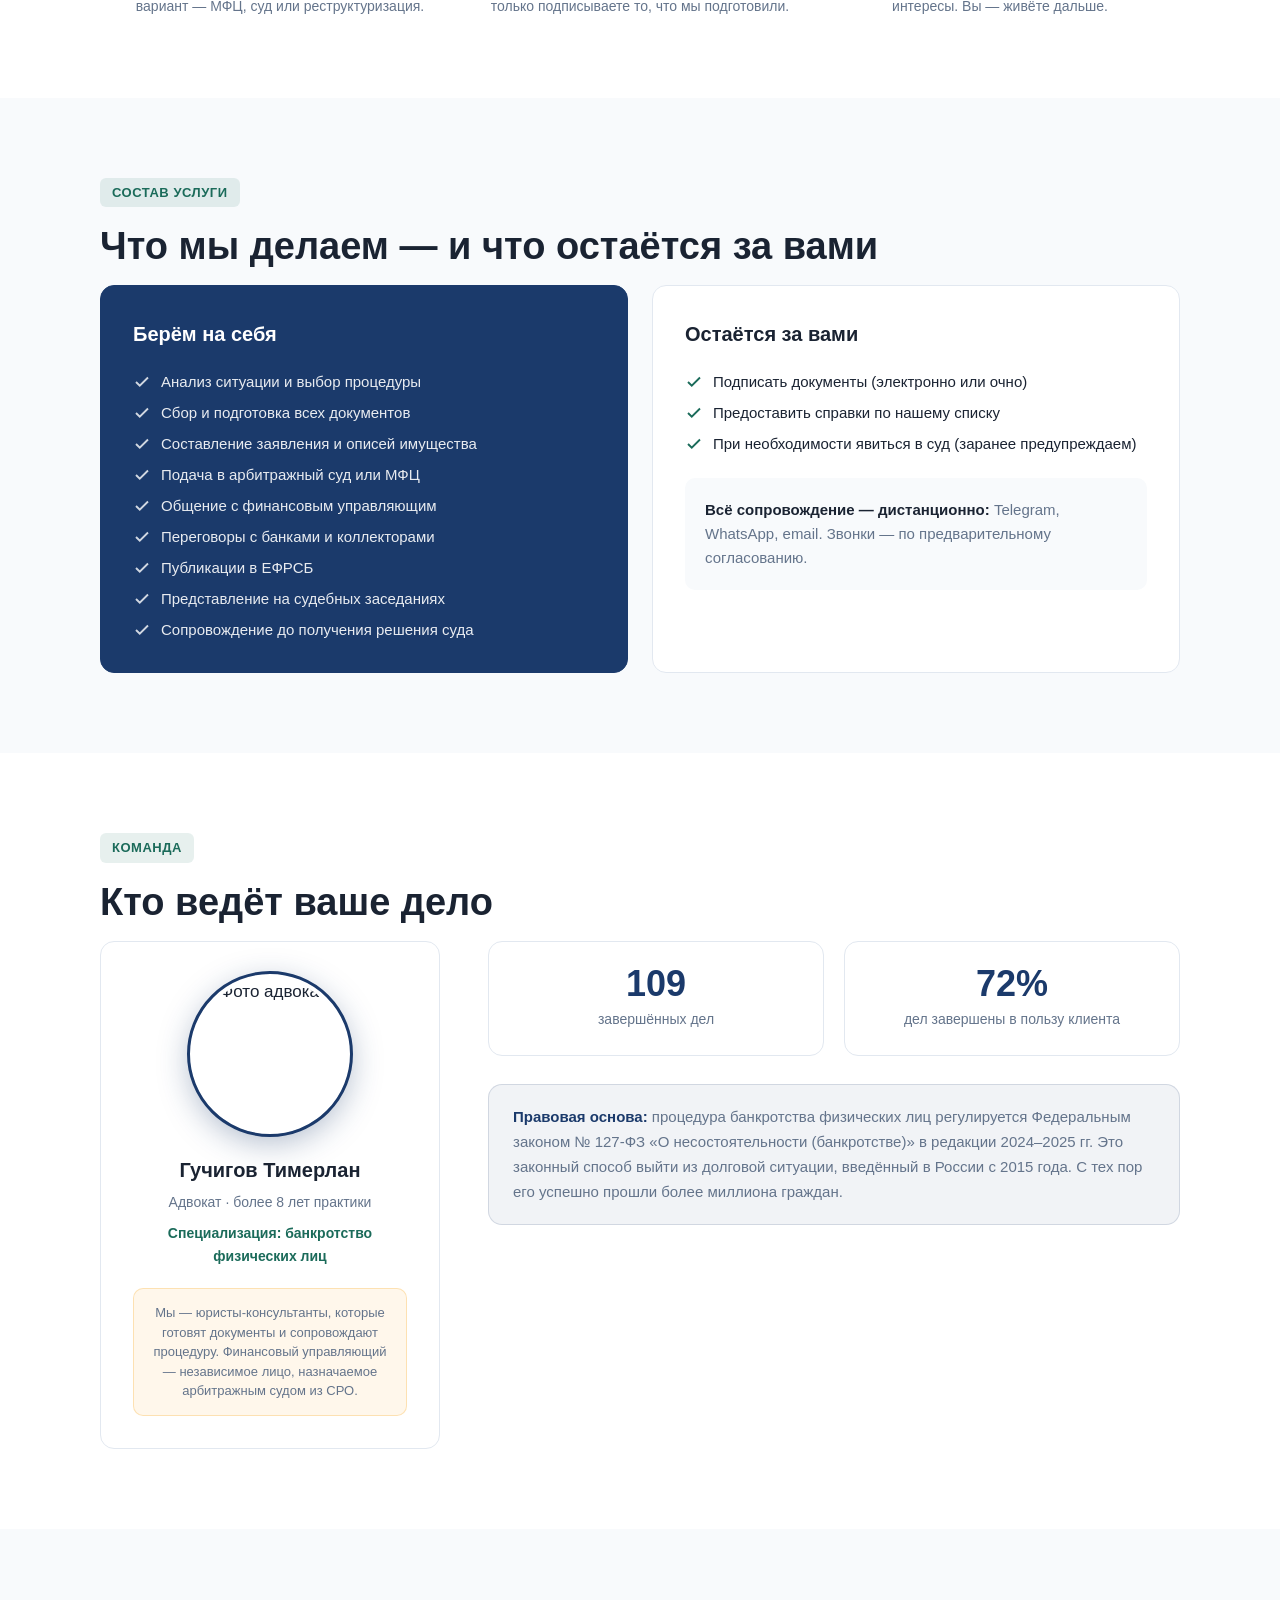
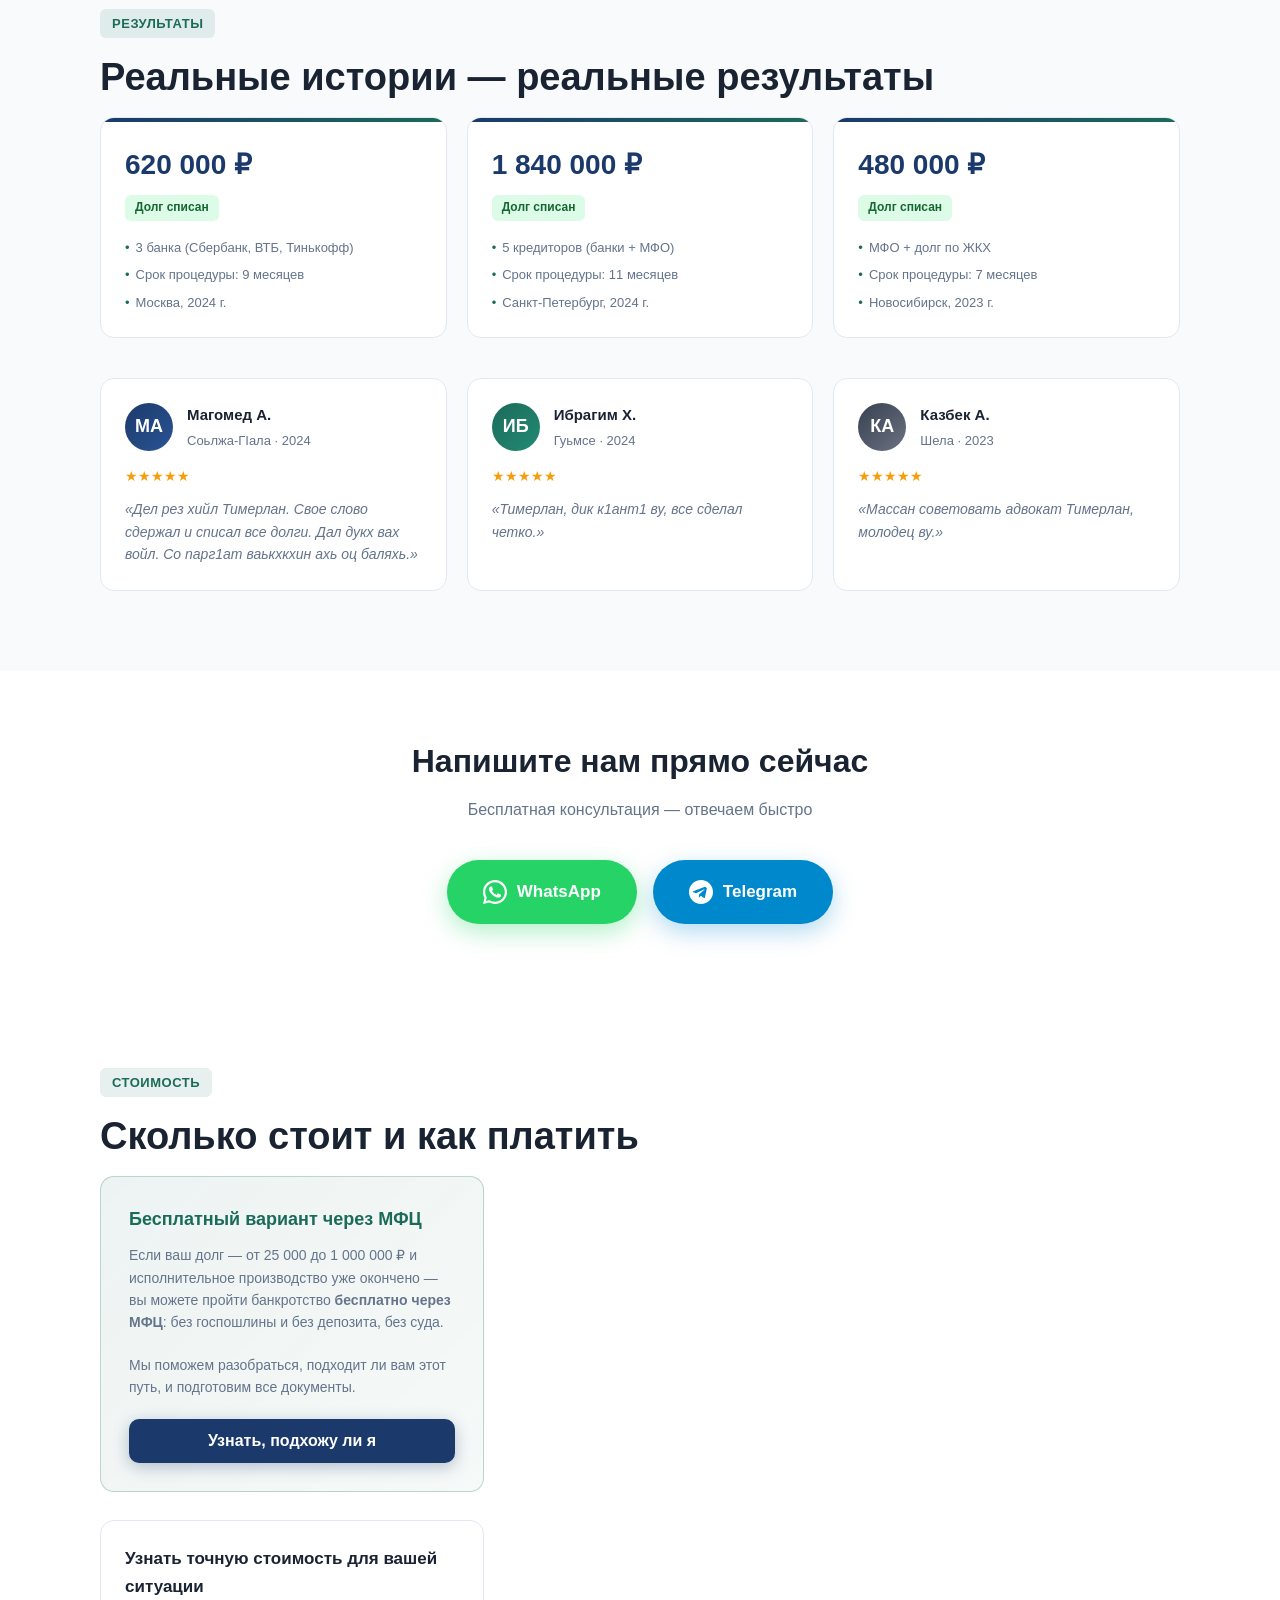
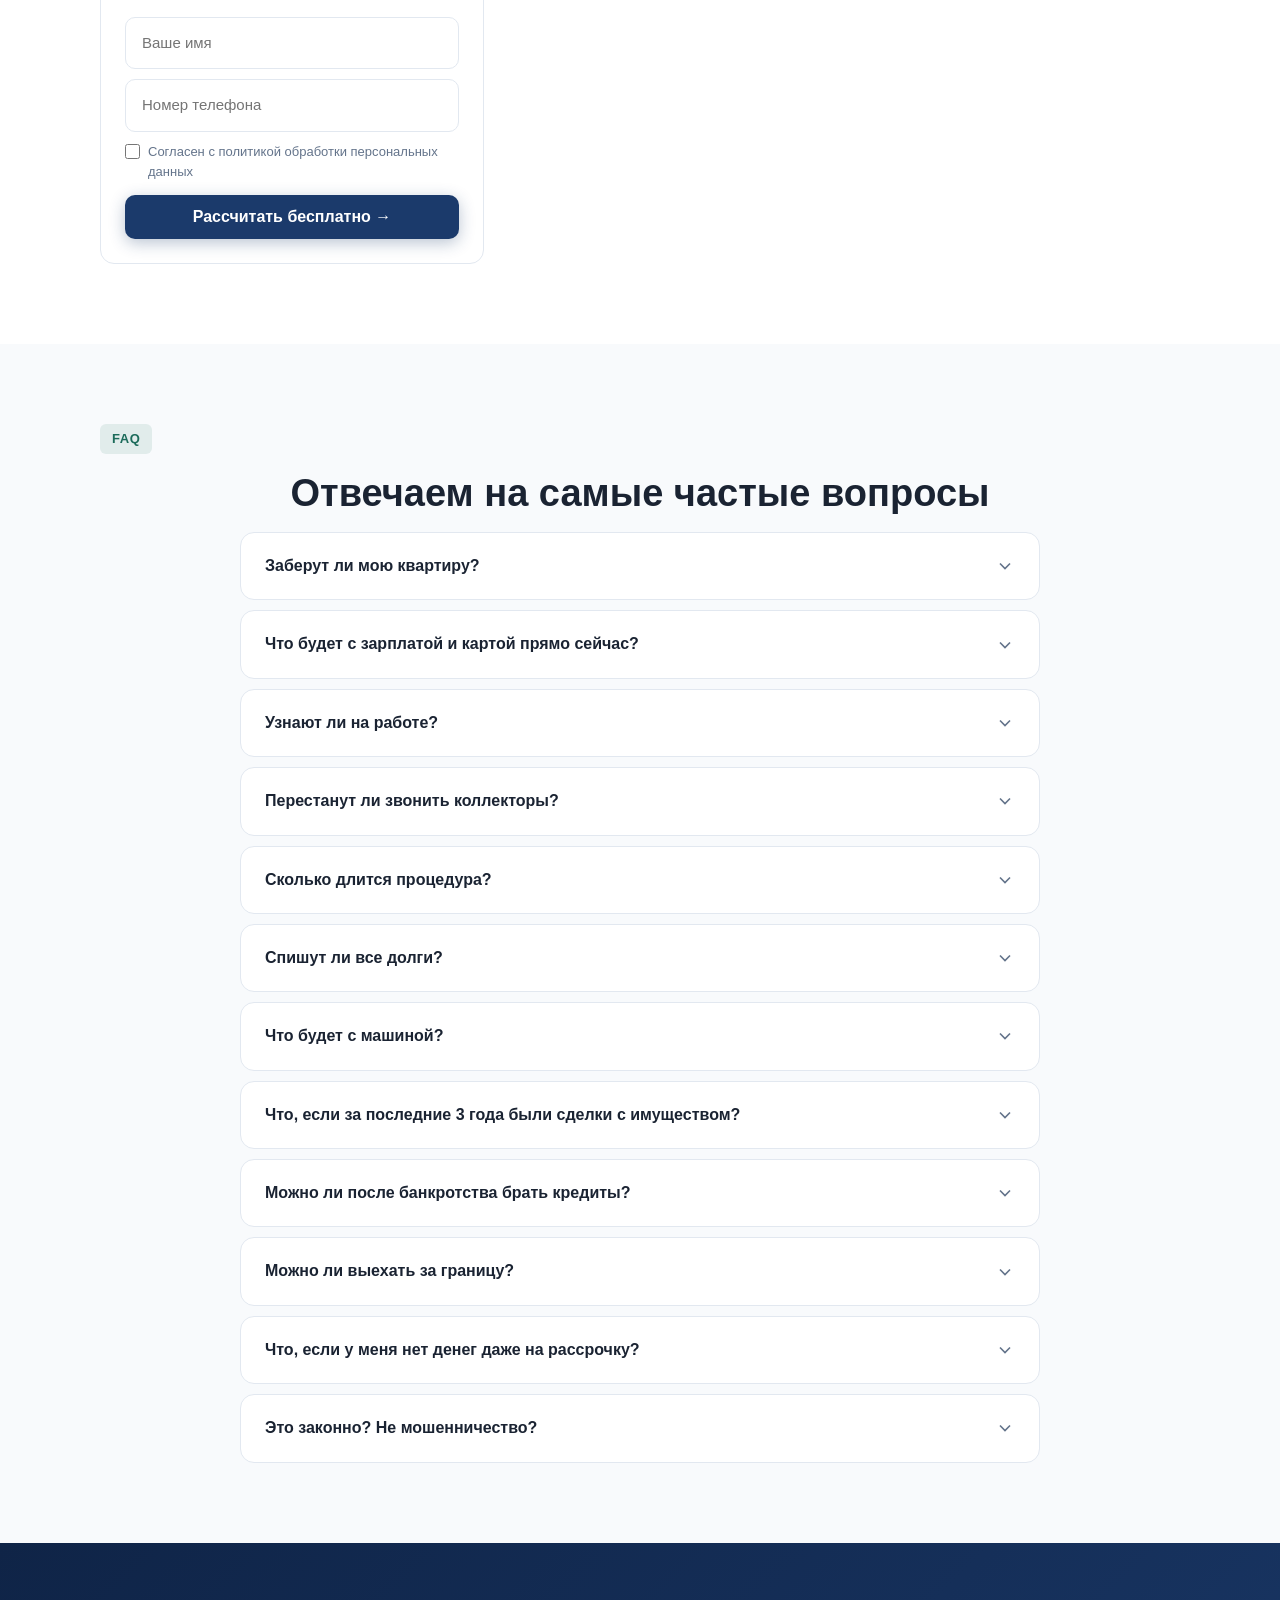
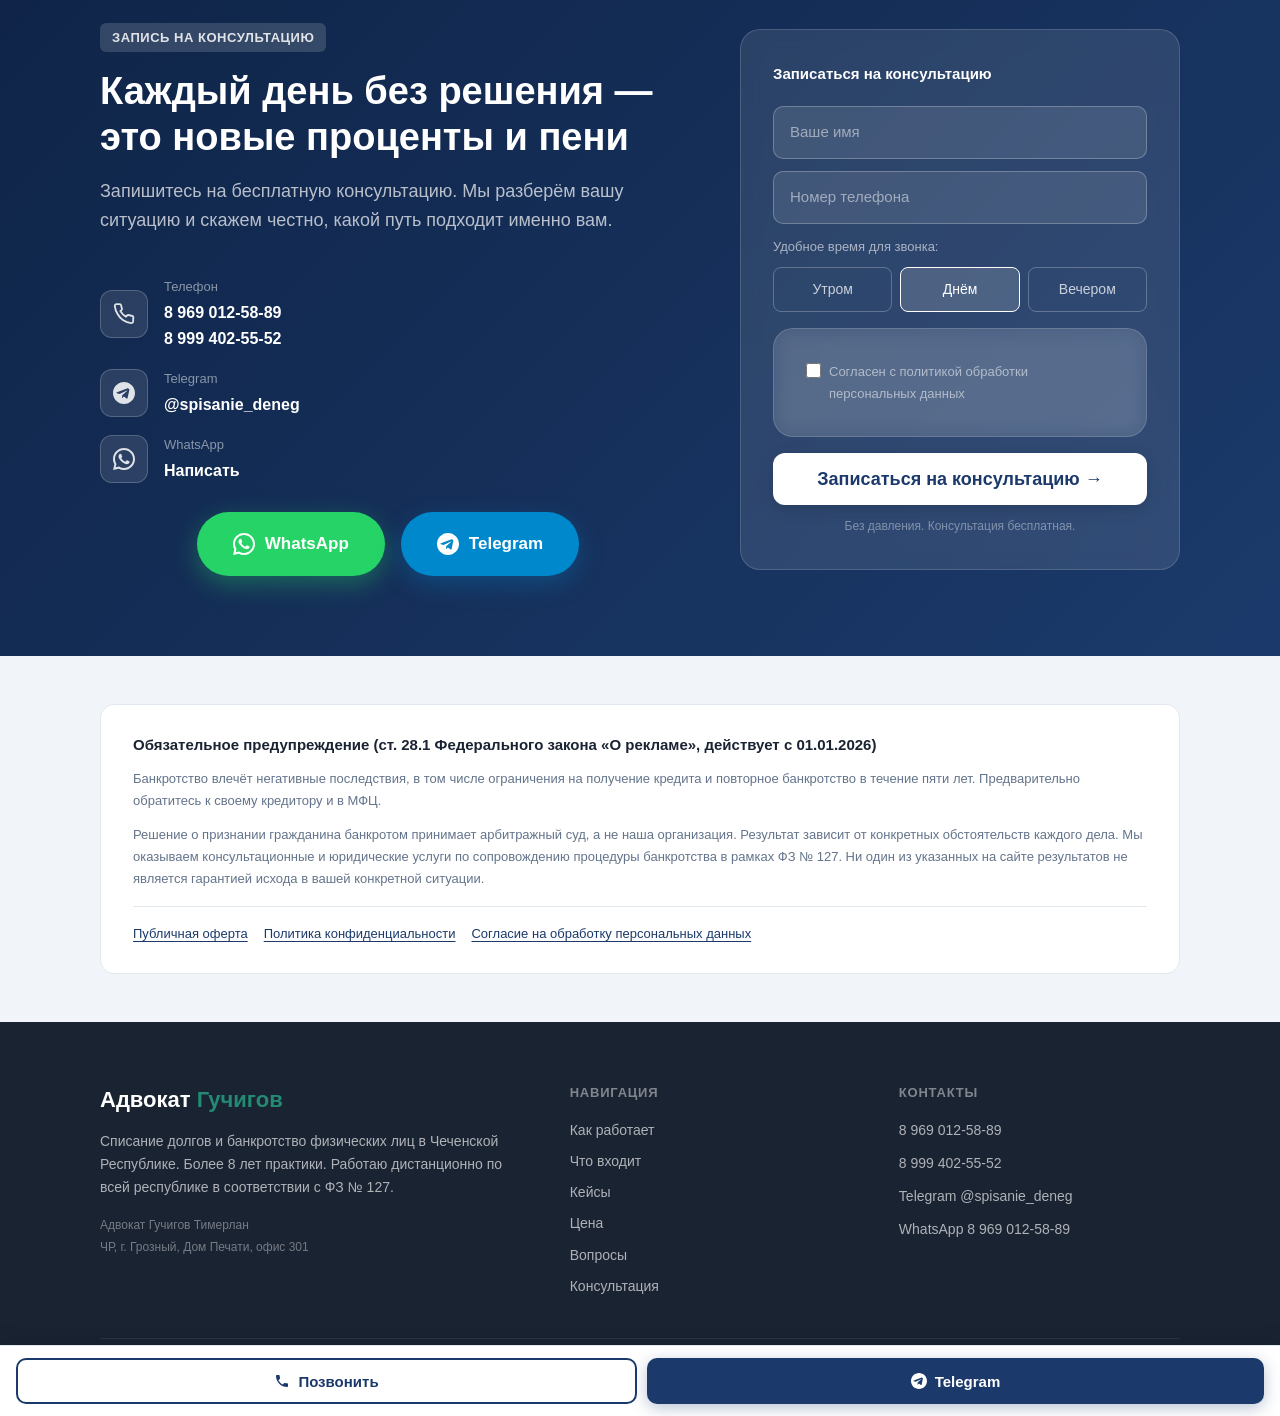
==== commit 3936ea3c: "Add premium visual effects: animated gradient, parallax, shimmer, hover glows - Hero gradient animat" ====
--- a/my-sayt/index.html
+++ b/my-sayt/index.html
@@ -75,7 +75,7 @@
 @media(max-width:768px){.sticky-bar{display:flex}}
 
 /* ─── HERO ───────────────────────────────────── */
-.hero{background:linear-gradient(135deg,#0F2447 0%,#1B3A6B 45%,#1B6B5A 100%);padding:72px 0 80px;overflow:hidden;position:relative}
+.hero{background:linear-gradient(135deg,#0F2447 0%,#1B3A6B 30%,#1B6B5A 60%,#0a1f3d 100%);background-size:300% 300%;animation:heroGradient 12s ease infinite;padding:72px 0 80px;overflow:hidden;position:relative}
 .hero::before{content:'';position:absolute;inset:0;background:url("data:image/svg+xml,%3Csvg width='60' height='60' viewBox='0 0 60 60' xmlns='http://www.w3.org/2000/svg'%3E%3Cg fill='none' fill-rule='evenodd'%3E%3Cg fill='%23ffffff' fill-opacity='0.03'%3E%3Cpath d='M36 34v-4h-2v4h-4v2h4v4h2v-4h4v-2h-4zm0-30V0h-2v4h-4v2h4v4h2V6h4V4h-4zM6 34v-4H4v4H0v2h4v4h2v-4h4v-2H6zM6 4V0H4v4H0v2h4v4h2V6h4V4H6z'/%3E%3C/g%3E%3C/g%3E%3C/svg%3E")}
 .hero-grid{display:grid;grid-template-columns:380px 1fr;gap:48px;align-items:center}
 .hero-label{display:inline-flex;align-items:center;gap:8px;background:rgba(255,255,255,.12);border:1px solid rgba(255,255,255,.2);border-radius:100px;padding:6px 16px;font-size:13px;font-weight:500;color:rgba(255,255,255,.9);margin-bottom:20px}
@@ -84,7 +84,7 @@
 .hero-photo-wrap{width:100%;aspect-ratio:3/4;overflow:hidden;border-radius:20px;box-shadow:0 24px 64px rgba(0,0,0,.55);border:3px solid rgba(255,255,255,.18)}
 .hero-photo-wrap img{width:100%;height:100%;object-fit:cover;object-position:center top}
 .hero-name-big{font-size:clamp(48px,5.5vw,80px);font-weight:900;color:#fff;line-height:.95;letter-spacing:-.03em;text-transform:uppercase;margin-bottom:16px}
-.hero-name-big span{color:#4ADE80}
+.hero-name-big span{background:linear-gradient(90deg,#4ADE80 0%,#86EFAC 40%,#4ADE80 100%);background-size:200% auto;-webkit-background-clip:text;-webkit-text-fill-color:transparent;background-clip:text;animation:shimmer 3s linear infinite}
 .hero-region{font-size:clamp(20px,2.4vw,32px);font-weight:800;color:rgba(255,255,255,.95);line-height:1.2;letter-spacing:-.01em;text-transform:uppercase;border-left:4px solid #4ADE80;padding-left:16px;margin-bottom:24px}
 .hero h1{font-size:clamp(28px,4.2vw,46px);font-weight:800;line-height:1.15;color:#fff;margin-bottom:20px;letter-spacing:-.02em}
 .hero-sub{font-size:18px;color:rgba(255,255,255,.78);line-height:1.6;margin-bottom:32px;max-width:520px}
@@ -207,8 +207,8 @@
 .case-meta span::before{content:'•';color:var(--secondary)}
 
 .reviews-grid{display:grid;grid-template-columns:repeat(3,1fr);gap:20px}
-.review-card{background:#fff;border-radius:var(--r);padding:24px;border:1px solid var(--border);transition:box-shadow .25s}
-.review-card:hover{box-shadow:var(--shadow-sm)}
+.review-card{background:#fff;border-radius:var(--r);padding:24px;border:1px solid var(--border);transition:box-shadow .3s,transform .3s}
+.review-card:hover{box-shadow:var(--shadow-md);transform:translateY(-4px)}
 .review-header{display:flex;align-items:center;gap:14px;margin-bottom:14px}
 .review-avatar{width:48px;height:48px;border-radius:50%;display:flex;align-items:center;justify-content:center;font-size:18px;font-weight:700;color:#fff;flex-shrink:0}
 .review-name{font-weight:700;font-size:15px;margin-bottom:2px}
@@ -348,6 +348,34 @@
   .calc-card{padding:24px 20px}
 }
 
+/* ─── PREMIUM EFFECTS ───────────────────────── */
+@keyframes heroGradient{0%{background-position:0% 50%}50%{background-position:100% 50%}100%{background-position:0% 50%}}
+@keyframes shimmer{to{background-position:200% center}}
+@keyframes floatOrb{0%,100%{transform:translateY(0) scale(1);opacity:.5}50%{transform:translateY(-40px) scale(1.2);opacity:.8}}
+@keyframes livePulse{0%,100%{box-shadow:0 0 0 0 rgba(74,222,128,.6)}70%{box-shadow:0 0 0 8px rgba(74,222,128,0)}}
+@keyframes pageIn{from{opacity:0;transform:translateY(10px)}to{opacity:1;transform:none}}
+body{animation:pageIn .5s ease both}
+.hero::after{content:'';position:absolute;width:500px;height:500px;border-radius:50%;background:radial-gradient(circle,rgba(74,222,128,.1) 0%,transparent 65%);top:-100px;right:0;animation:floatOrb 8s ease-in-out infinite;pointer-events:none;z-index:0}
+.hero-label::before{animation:livePulse 2s ease-in-out infinite}
+.hero-photo-wrap{box-shadow:0 24px 64px rgba(0,0,0,.55),0 0 0 0 rgba(74,222,128,0);transition:box-shadow .4s}
+.hero-photo-wrap:hover{box-shadow:0 32px 80px rgba(0,0,0,.6),0 0 0 6px rgba(74,222,128,.25)}
+.stat-card{transition:box-shadow .3s,transform .3s}
+.stat-card:hover{box-shadow:0 10px 32px rgba(27,58,107,.18);transform:translateY(-4px)}
+.offering-card{transition:box-shadow .3s,transform .3s}
+.offering-card:hover{box-shadow:0 16px 48px rgba(27,58,107,.2);transform:translateY(-5px)}
+.expert-card{transition:box-shadow .3s,transform .3s}
+.expert-card:hover{box-shadow:0 20px 56px rgba(27,58,107,.2);transform:translateY(-5px)}
+.faq-item{transition:box-shadow .25s,transform .25s}
+.faq-item:hover{box-shadow:0 6px 24px rgba(27,58,107,.1);transform:translateY(-2px)}
+.btn-primary{position:relative;overflow:hidden}
+.btn-primary::after{content:'';position:absolute;inset:0;background:linear-gradient(135deg,rgba(255,255,255,.18),transparent);opacity:0;transition:opacity .3s}
+.btn-primary:hover::after{opacity:1}
+.btn-wa,.btn-tg{position:relative;overflow:hidden}
+.btn-wa::before,.btn-tg::before{content:'';position:absolute;inset:0;background:linear-gradient(135deg,rgba(255,255,255,.18),transparent);opacity:0;transition:opacity .3s}
+.btn-wa:hover::before,.btn-tg:hover::before{opacity:1}
+.section-title{position:relative}
+.hero-grid{will-change:transform}
+
 /* ─── MESSENGER BLOCK ────────────────────────── */
 .messenger-section{padding:64px 0;background:#fff;text-align:center}
 .messenger-title{font-size:clamp(22px,3vw,32px);font-weight:800;color:var(--text);margin-bottom:10px}
@@ -1284,6 +1312,20 @@
     if(target){ e.preventDefault(); target.scrollIntoView({behavior:'smooth',block:'start'}); }
   });
 });
+
+// ─── PARALLAX HERO ───────────────────────────
+(function(){
+  const grid = document.querySelector('.hero-grid');
+  const hero = document.querySelector('.hero');
+  if(!grid || !hero) return;
+  window.addEventListener('scroll',function(){
+    const s = window.scrollY;
+    if(s < hero.offsetHeight * 1.2){
+      grid.style.transform = 'translateY(' + (s * 0.12) + 'px)';
+      grid.style.opacity = Math.max(0, 1 - s / (hero.offsetHeight * 0.85));
+    }
+  },{passive:true});
+})();
 </script>
 </body>
 </html>
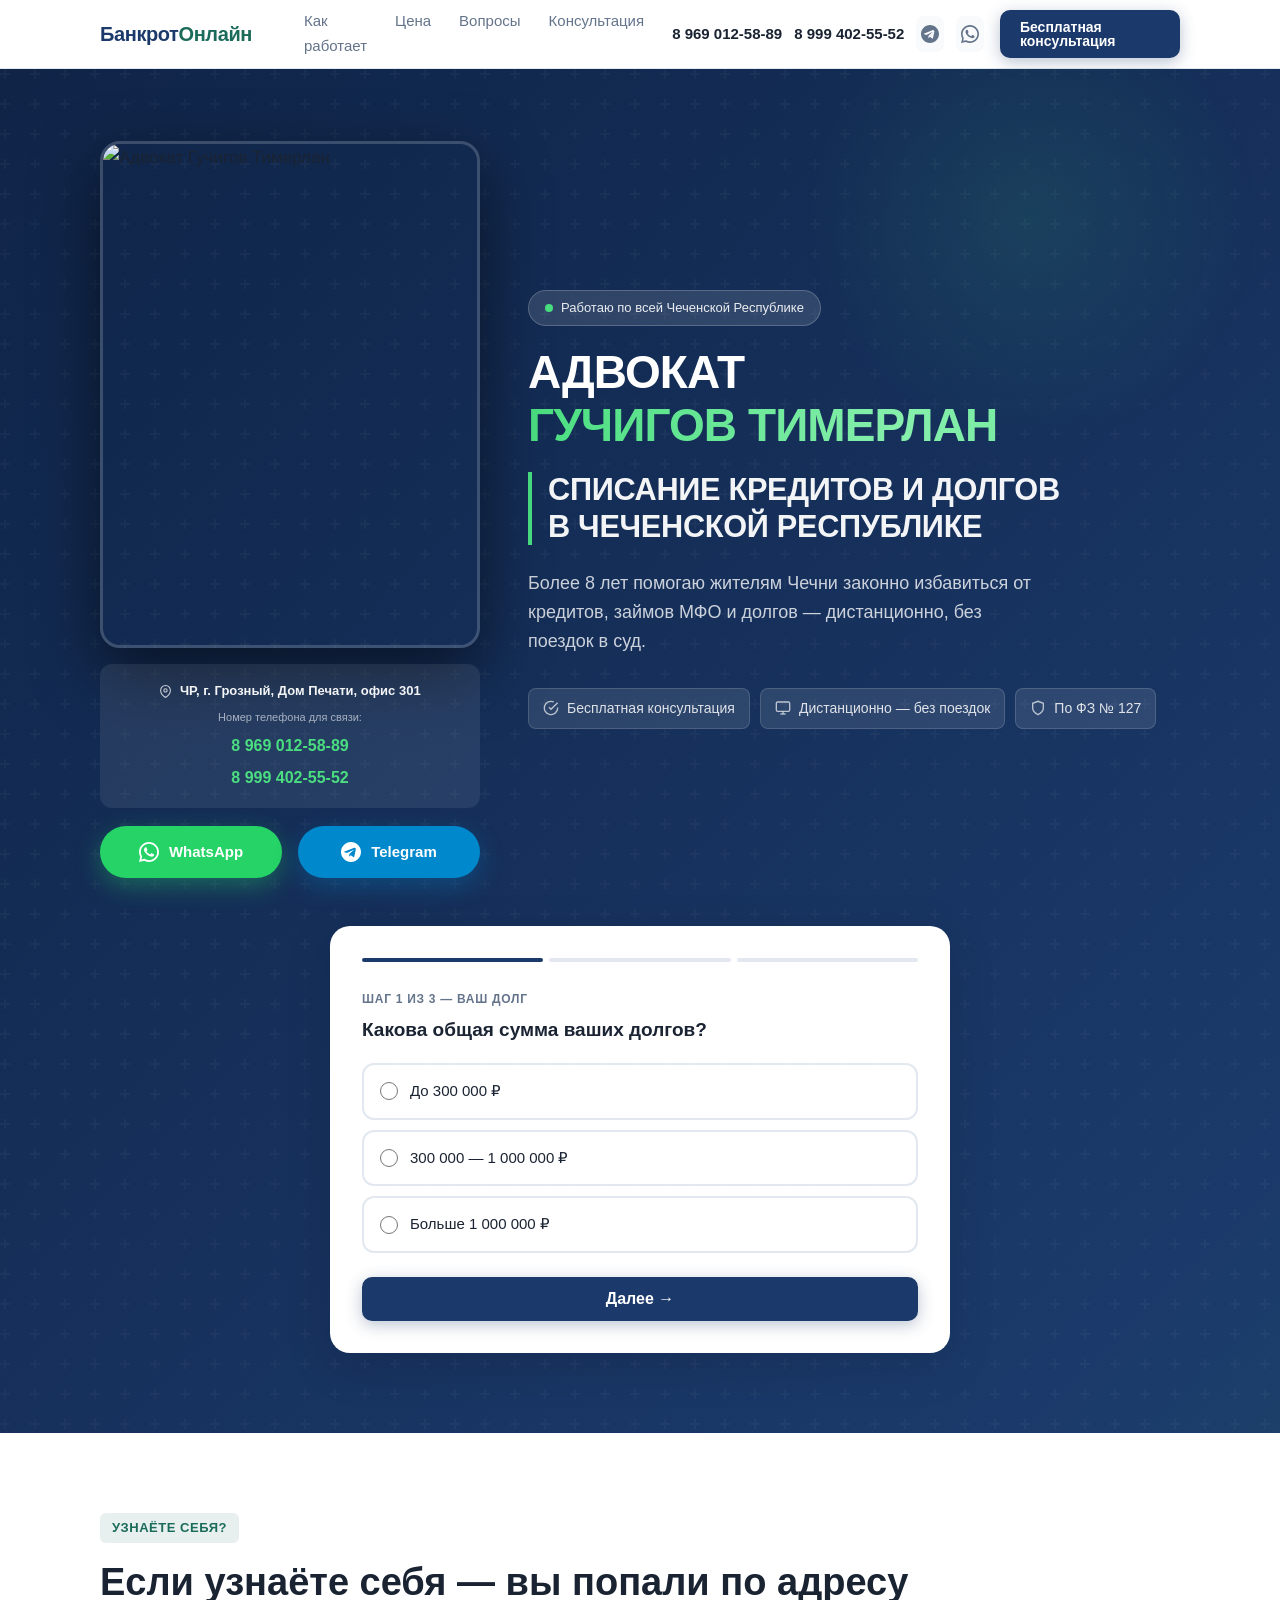
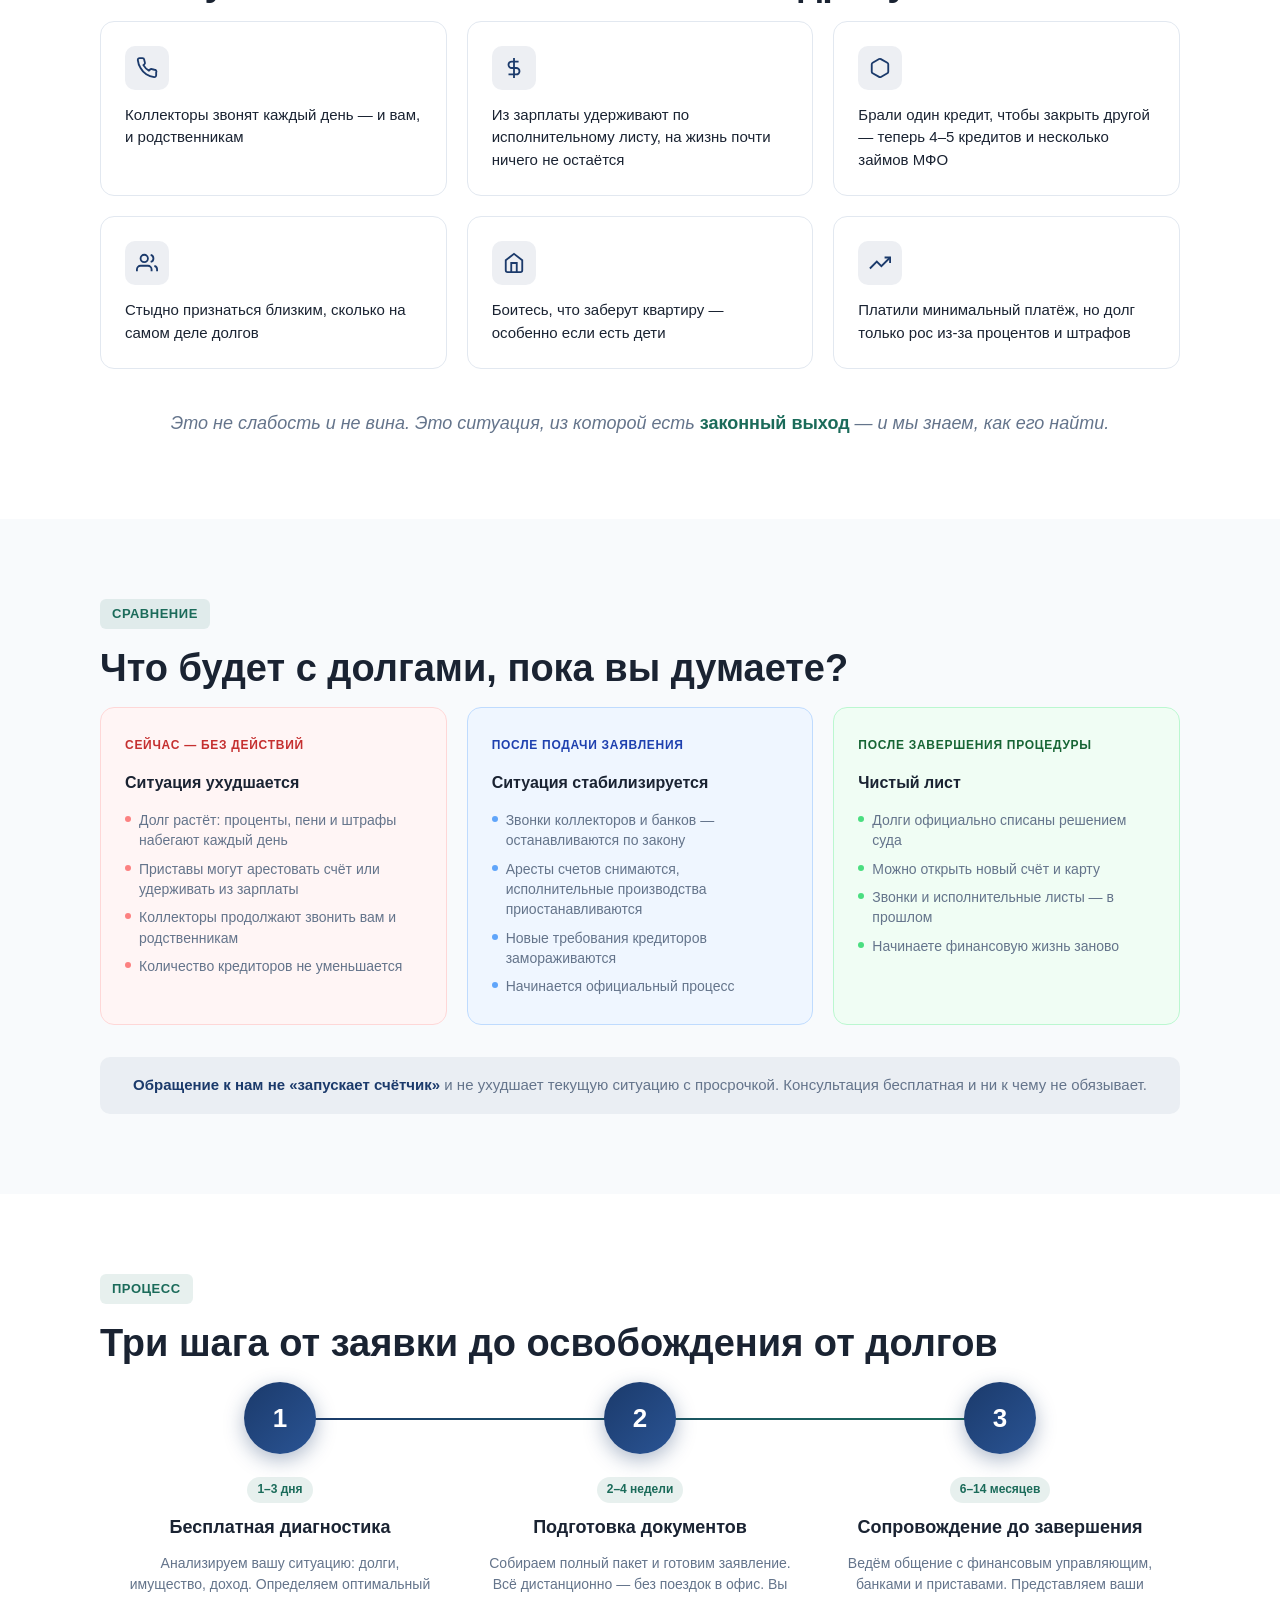
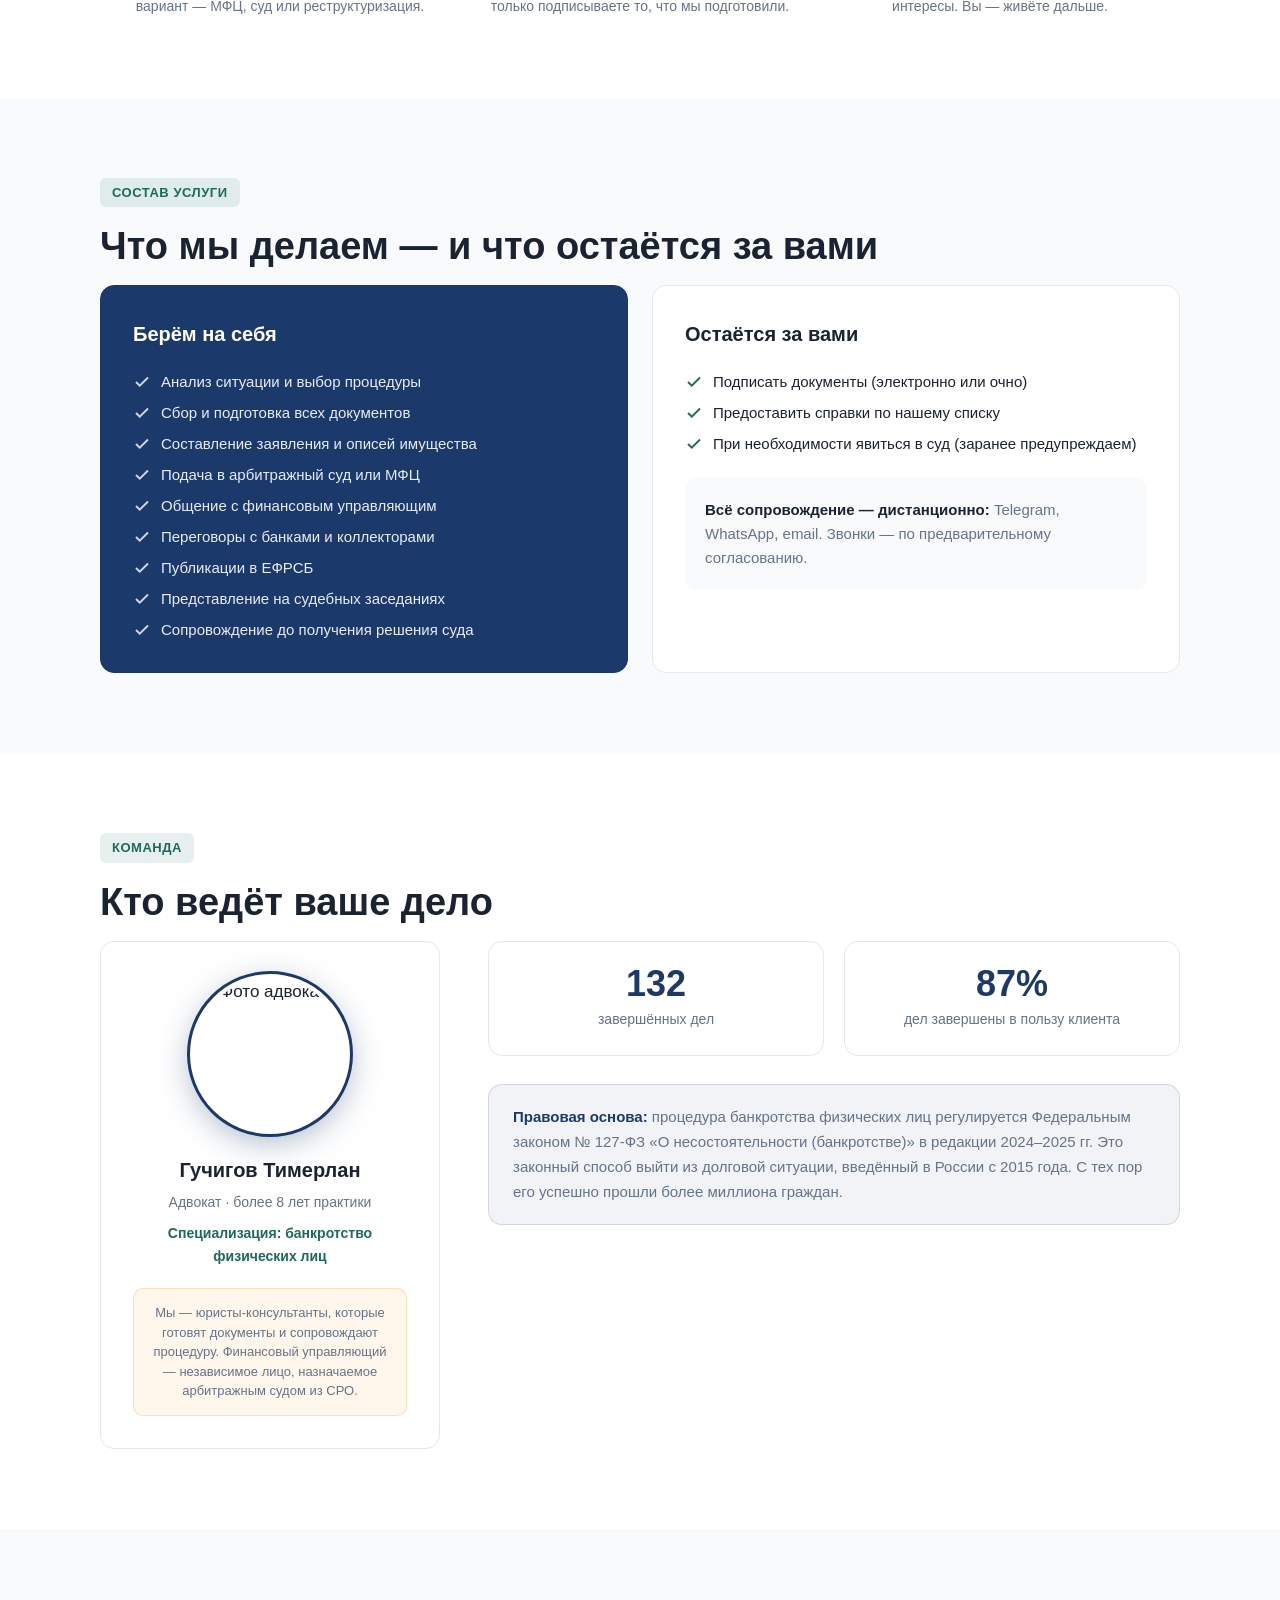
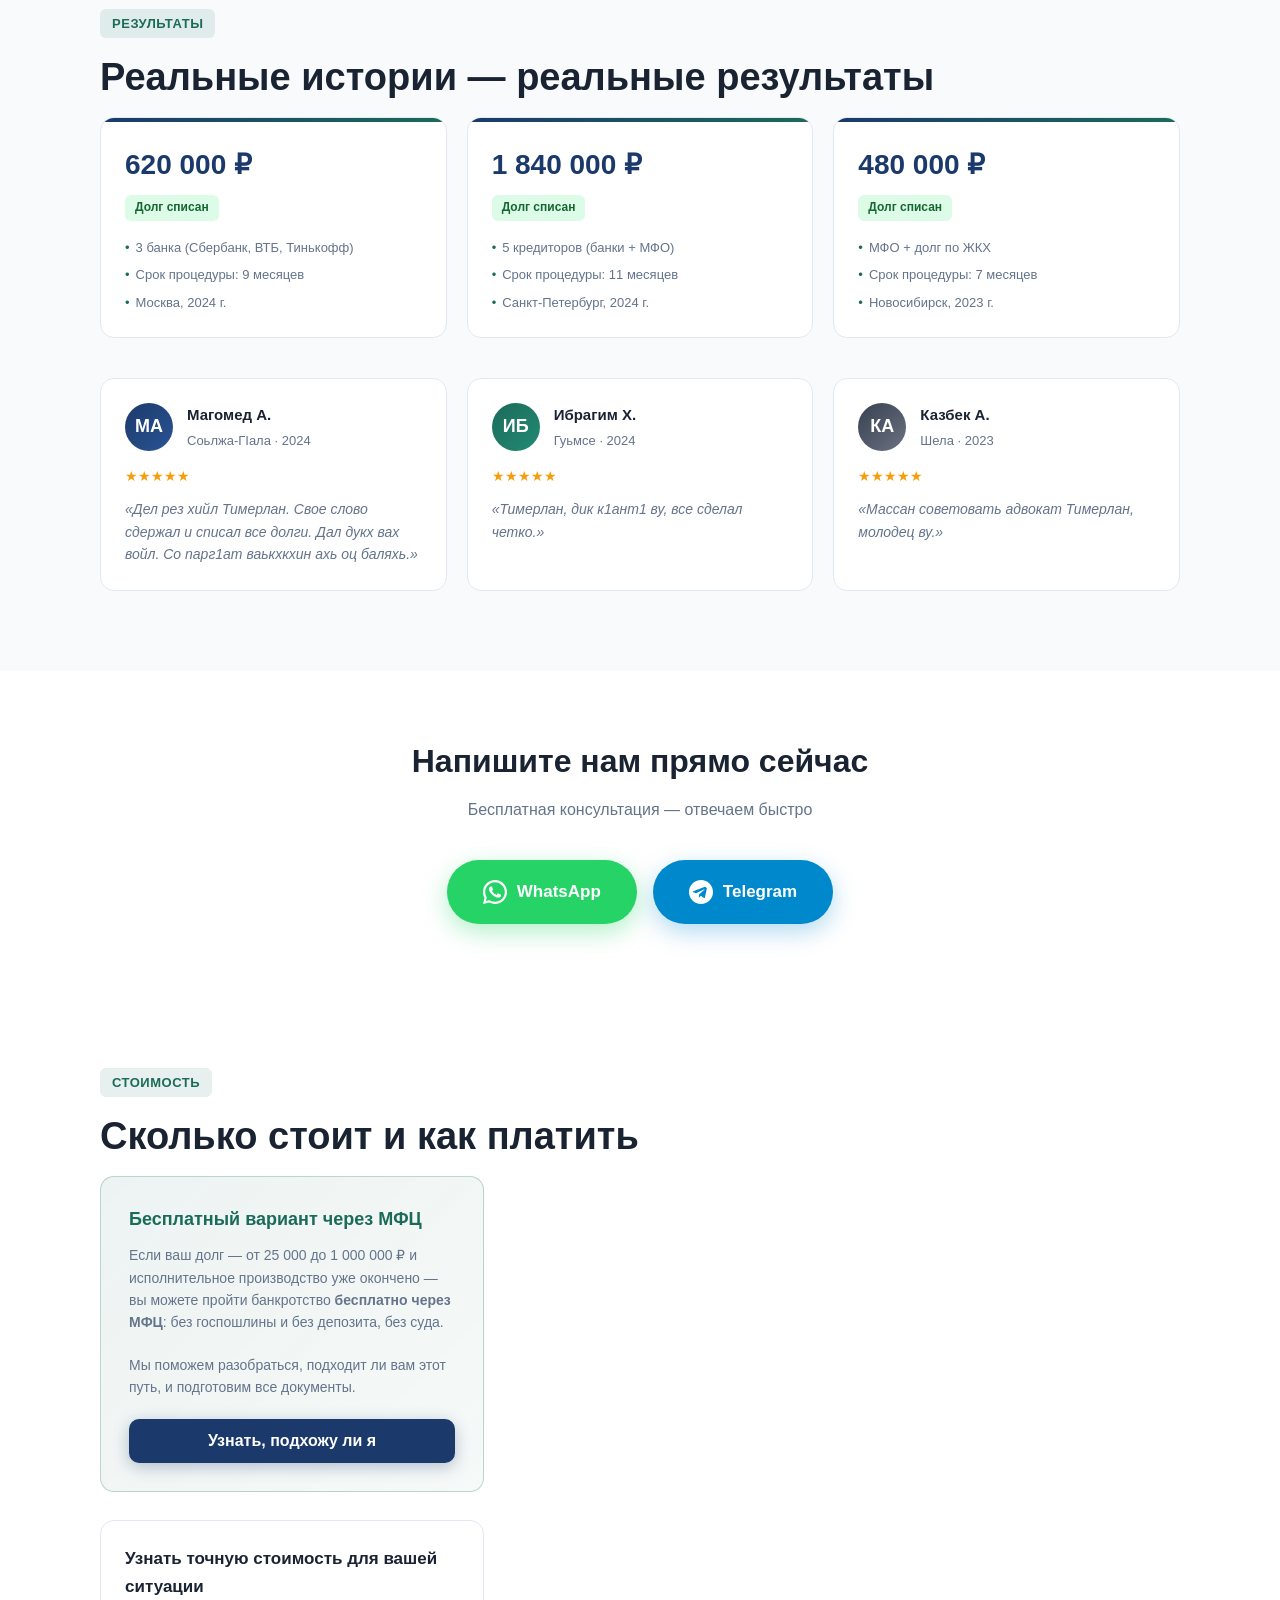
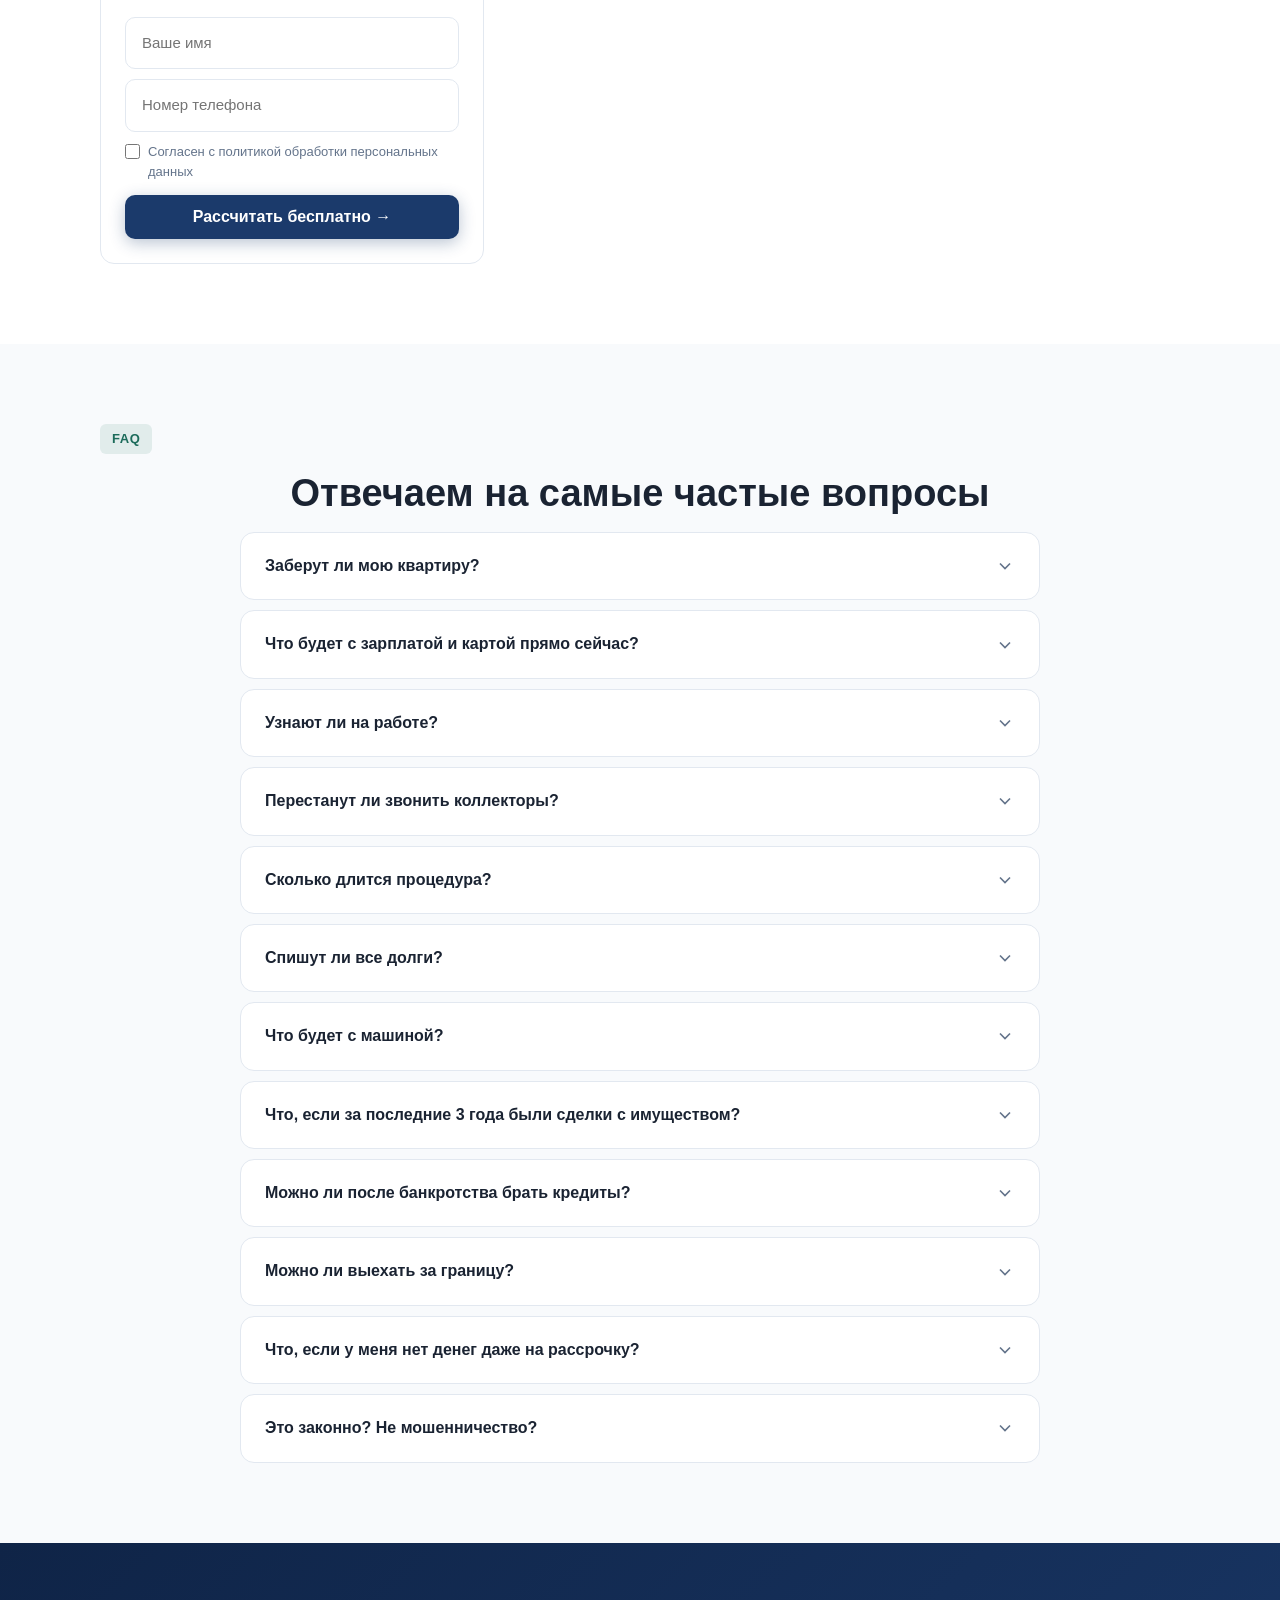
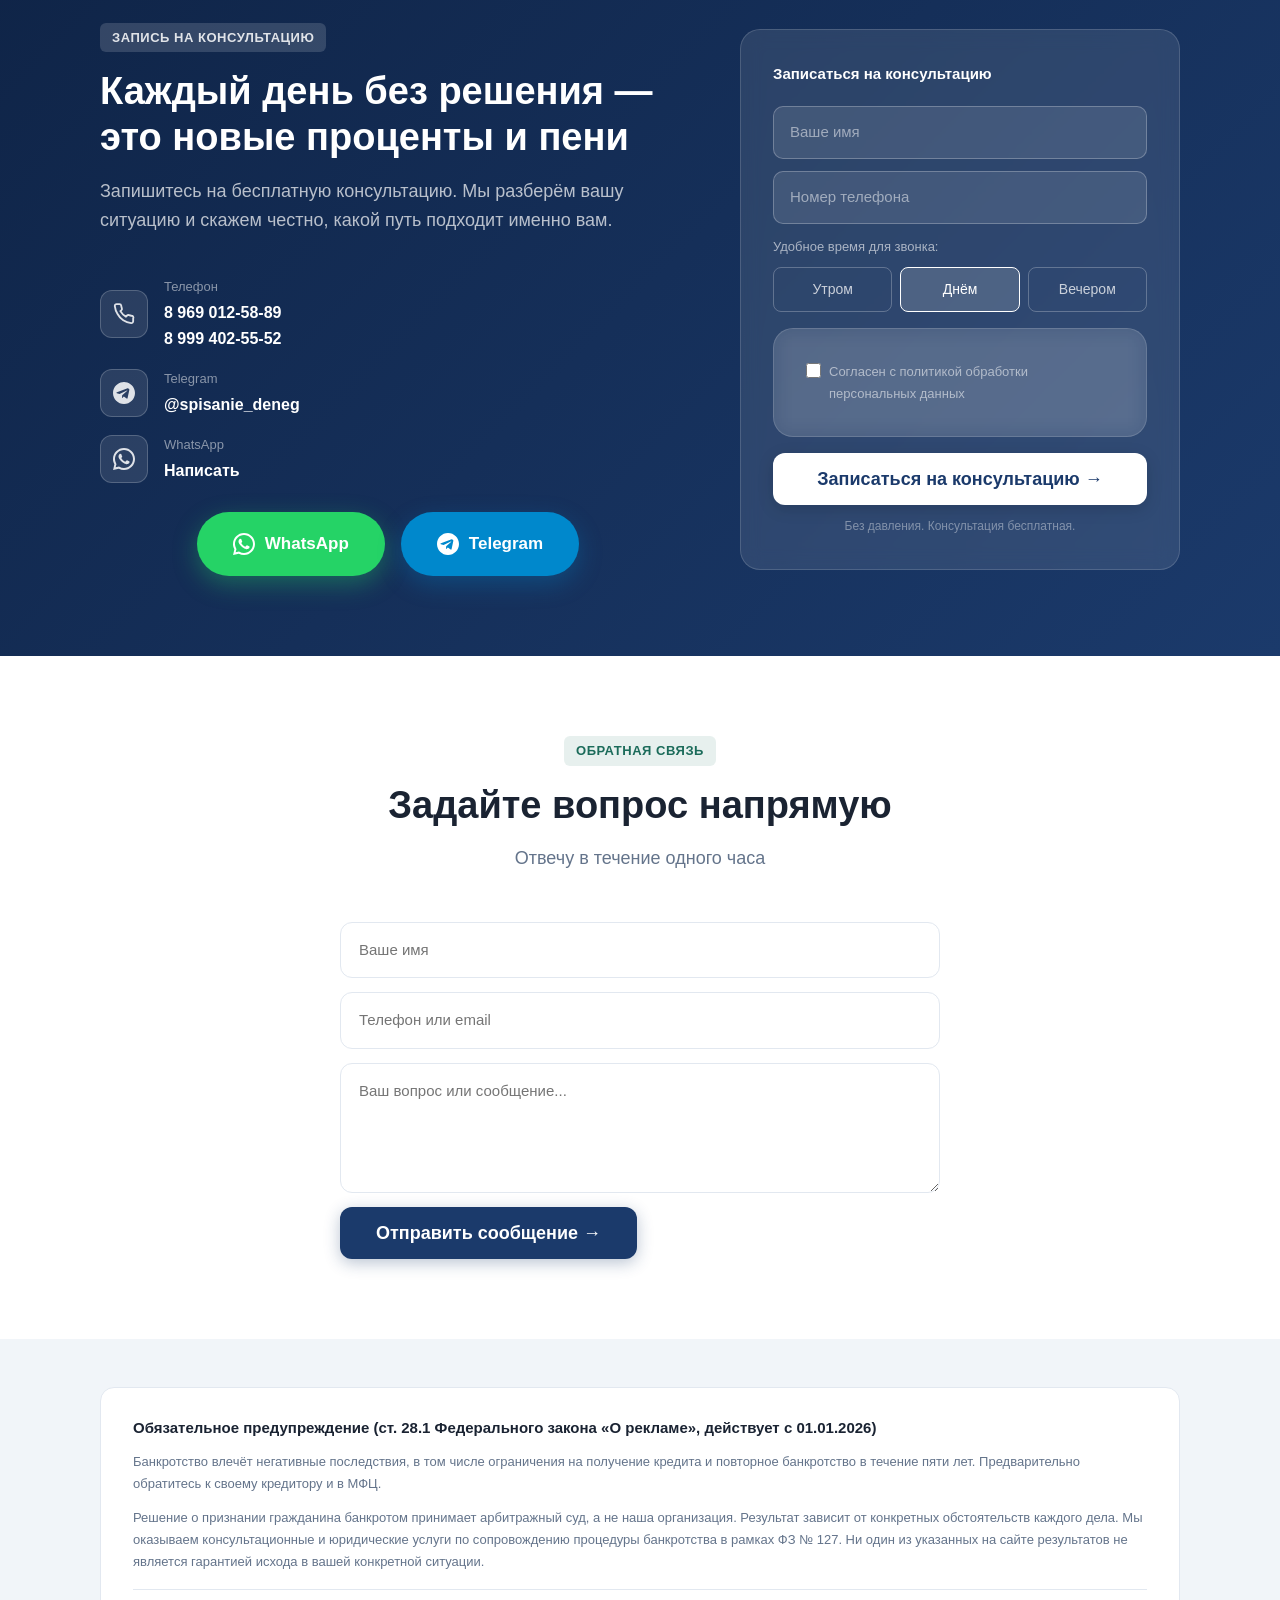
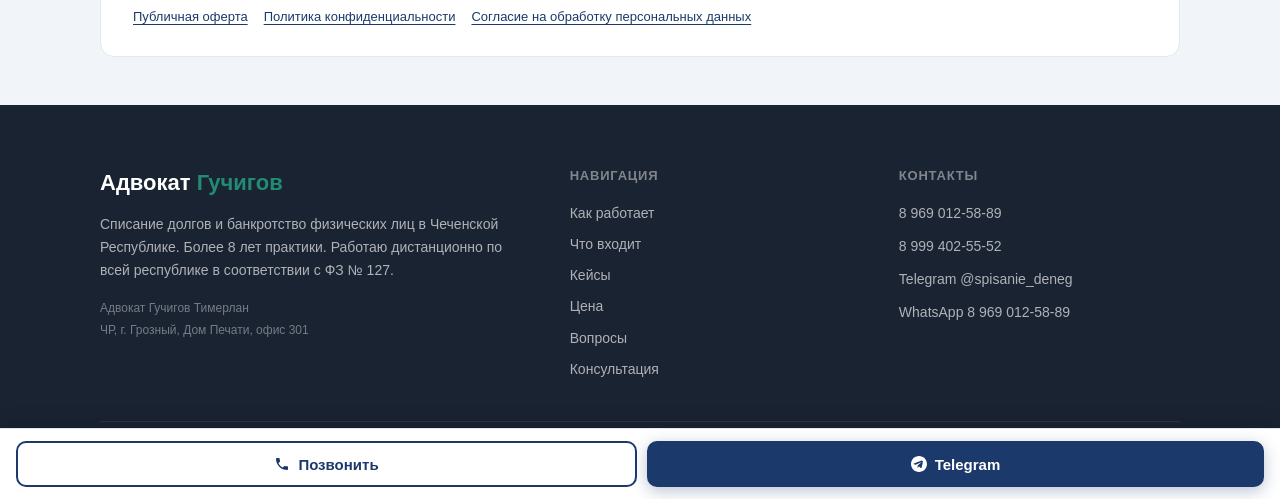
==== commit eb9fa99e: "Add back-to-top button, feedback form, burger X animation - Back-to-top: fixed circle button bottom-" ====
--- a/my-sayt/index.html
+++ b/my-sayt/index.html
@@ -376,6 +376,28 @@
 .section-title{position:relative}
 .hero-grid{will-change:transform}
 
+/* ─── BACK TO TOP ───────────────────────────── */
+.back-top{position:fixed;bottom:96px;right:20px;width:50px;height:50px;border-radius:50%;background:var(--primary);color:#fff;border:none;cursor:pointer;display:flex;align-items:center;justify-content:center;box-shadow:0 6px 24px rgba(27,58,107,.45);opacity:0;transform:translateY(20px) scale(.8);transition:opacity .3s,transform .3s;z-index:150}
+.back-top.visible{opacity:1;transform:translateY(0) scale(1)}
+.back-top:hover{background:var(--primary-dark);transform:translateY(-3px) scale(1.08)!important;box-shadow:0 10px 32px rgba(27,58,107,.55)}
+
+/* ─── BURGER → X ────────────────────────────── */
+.burger.active span:nth-child(1){transform:translateY(7px) rotate(45deg)}
+.burger.active span:nth-child(2){opacity:0;transform:scaleX(0)}
+.burger.active span:nth-child(3){transform:translateY(-7px) rotate(-45deg)}
+
+/* ─── FEEDBACK FORM ──────────────────────────── */
+.feedback-section{background:#fff}
+.feedback-wrap{max-width:600px;margin:0 auto;text-align:center}
+.feedback-form{display:flex;flex-direction:column;gap:14px;margin-top:32px;text-align:left}
+.feedback-input{width:100%;padding:15px 18px;border:1.5px solid var(--border);border-radius:12px;font-size:15px;color:var(--text);background:#fff;outline:none;transition:border-color .2s,box-shadow .2s;font-family:inherit}
+.feedback-input:focus{border-color:var(--primary);box-shadow:0 0 0 4px rgba(27,58,107,.08)}
+textarea.feedback-input{resize:vertical;min-height:130px}
+.feedback-success{display:none;text-align:center;padding:40px 24px}
+.feedback-success.show{display:block;animation:successPop .5s cubic-bezier(.34,1.56,.64,1) both}
+@keyframes successPop{from{opacity:0;transform:scale(.6)}to{opacity:1;transform:scale(1)}}
+.success-icon{width:84px;height:84px;border-radius:50%;background:linear-gradient(135deg,#DCFCE7,#BBF7D0);margin:0 auto 20px;display:flex;align-items:center;justify-content:center;box-shadow:0 8px 32px rgba(22,101,52,.2)}
+
 /* ─── MESSENGER BLOCK ────────────────────────── */
 .messenger-section{padding:64px 0;background:#fff;text-align:center}
 .messenger-title{font-size:clamp(22px,3vw,32px);font-weight:800;color:var(--text);margin-bottom:10px}
@@ -1076,6 +1098,32 @@
   </div>
 </section>
 
+<!-- ═══ FEEDBACK ═════════════════════════════════ -->
+<section class="section feedback-section" id="feedback">
+  <div class="container">
+    <div class="feedback-wrap">
+      <div class="tag">Обратная связь</div>
+      <h2 class="section-title fade-up">Задайте вопрос напрямую</h2>
+      <p class="section-sub fade-up">Отвечу в течение одного часа</p>
+      <div id="feedbackFormWrap" class="fade-up">
+        <form class="feedback-form" onsubmit="submitFeedback(event)">
+          <input type="text" class="feedback-input" placeholder="Ваше имя" required>
+          <input type="text" class="feedback-input" placeholder="Телефон или email">
+          <textarea class="feedback-input" placeholder="Ваш вопрос или сообщение..." required></textarea>
+          <button type="submit" class="btn btn-primary btn-lg" style="align-self:flex-start">Отправить сообщение →</button>
+        </form>
+      </div>
+      <div class="feedback-success" id="feedbackSuccess">
+        <div class="success-icon">
+          <svg width="40" height="40" viewBox="0 0 24 24" fill="none"><path d="M20 6L9 17l-5-5" stroke="#166534" stroke-width="2.5" stroke-linecap="round" stroke-linejoin="round"/></svg>
+        </div>
+        <h3 style="font-size:24px;font-weight:800;margin-bottom:10px">Сообщение отправлено!</h3>
+        <p style="color:var(--text-muted);font-size:16px">Отвечу вам в ближайшее время</p>
+      </div>
+    </div>
+  </div>
+</section>
+
 <!-- ═══ LEGAL ══════════════════════════════════════ -->
 <section class="legal-section">
   <div class="container">
@@ -1135,6 +1183,11 @@
     </div>
   </div>
 </footer>
+
+<!-- Кнопка наверх -->
+<button class="back-top" id="backTop" aria-label="Наверх">
+  <svg width="22" height="22" viewBox="0 0 24 24" fill="none" stroke="currentColor" stroke-width="2.5" stroke-linecap="round"><polyline points="18 15 12 9 6 15"/></svg>
+</button>
 
 <script>
 // ─── CALC STATE ──────────────────────────────────
@@ -1245,9 +1298,13 @@
 
 // ─── BURGER ──────────────────────────────────────
 document.getElementById('burger').addEventListener('click',function(){
+  this.classList.toggle('active');
   document.getElementById('mobileNav').classList.toggle('open');
 });
-function closeMenu(){ document.getElementById('mobileNav').classList.remove('open'); }
+function closeMenu(){
+  document.getElementById('mobileNav').classList.remove('open');
+  document.getElementById('burger').classList.remove('active');
+}
 
 // ─── STICKY HEADER ───────────────────────────────
 window.addEventListener('scroll',function(){
@@ -1312,6 +1369,27 @@
     if(target){ e.preventDefault(); target.scrollIntoView({behavior:'smooth',block:'start'}); }
   });
 });
+
+// ─── BACK TO TOP ─────────────────────────────
+const backTop = document.getElementById('backTop');
+window.addEventListener('scroll',function(){
+  backTop.classList.toggle('visible', window.scrollY > 400);
+},{passive:true});
+backTop.addEventListener('click',function(){
+  window.scrollTo({top:0,behavior:'smooth'});
+});
+
+// ─── FEEDBACK FORM ────────────────────────────
+function submitFeedback(e){
+  e.preventDefault();
+  const form = e.target;
+  form.style.cssText += 'opacity:0;transform:scale(.96);transition:opacity .25s,transform .25s';
+  setTimeout(function(){
+    document.getElementById('feedbackFormWrap').style.display = 'none';
+    const success = document.getElementById('feedbackSuccess');
+    success.classList.add('show');
+  }, 280);
+}
 
 // ─── PARALLAX HERO ───────────────────────────
 (function(){
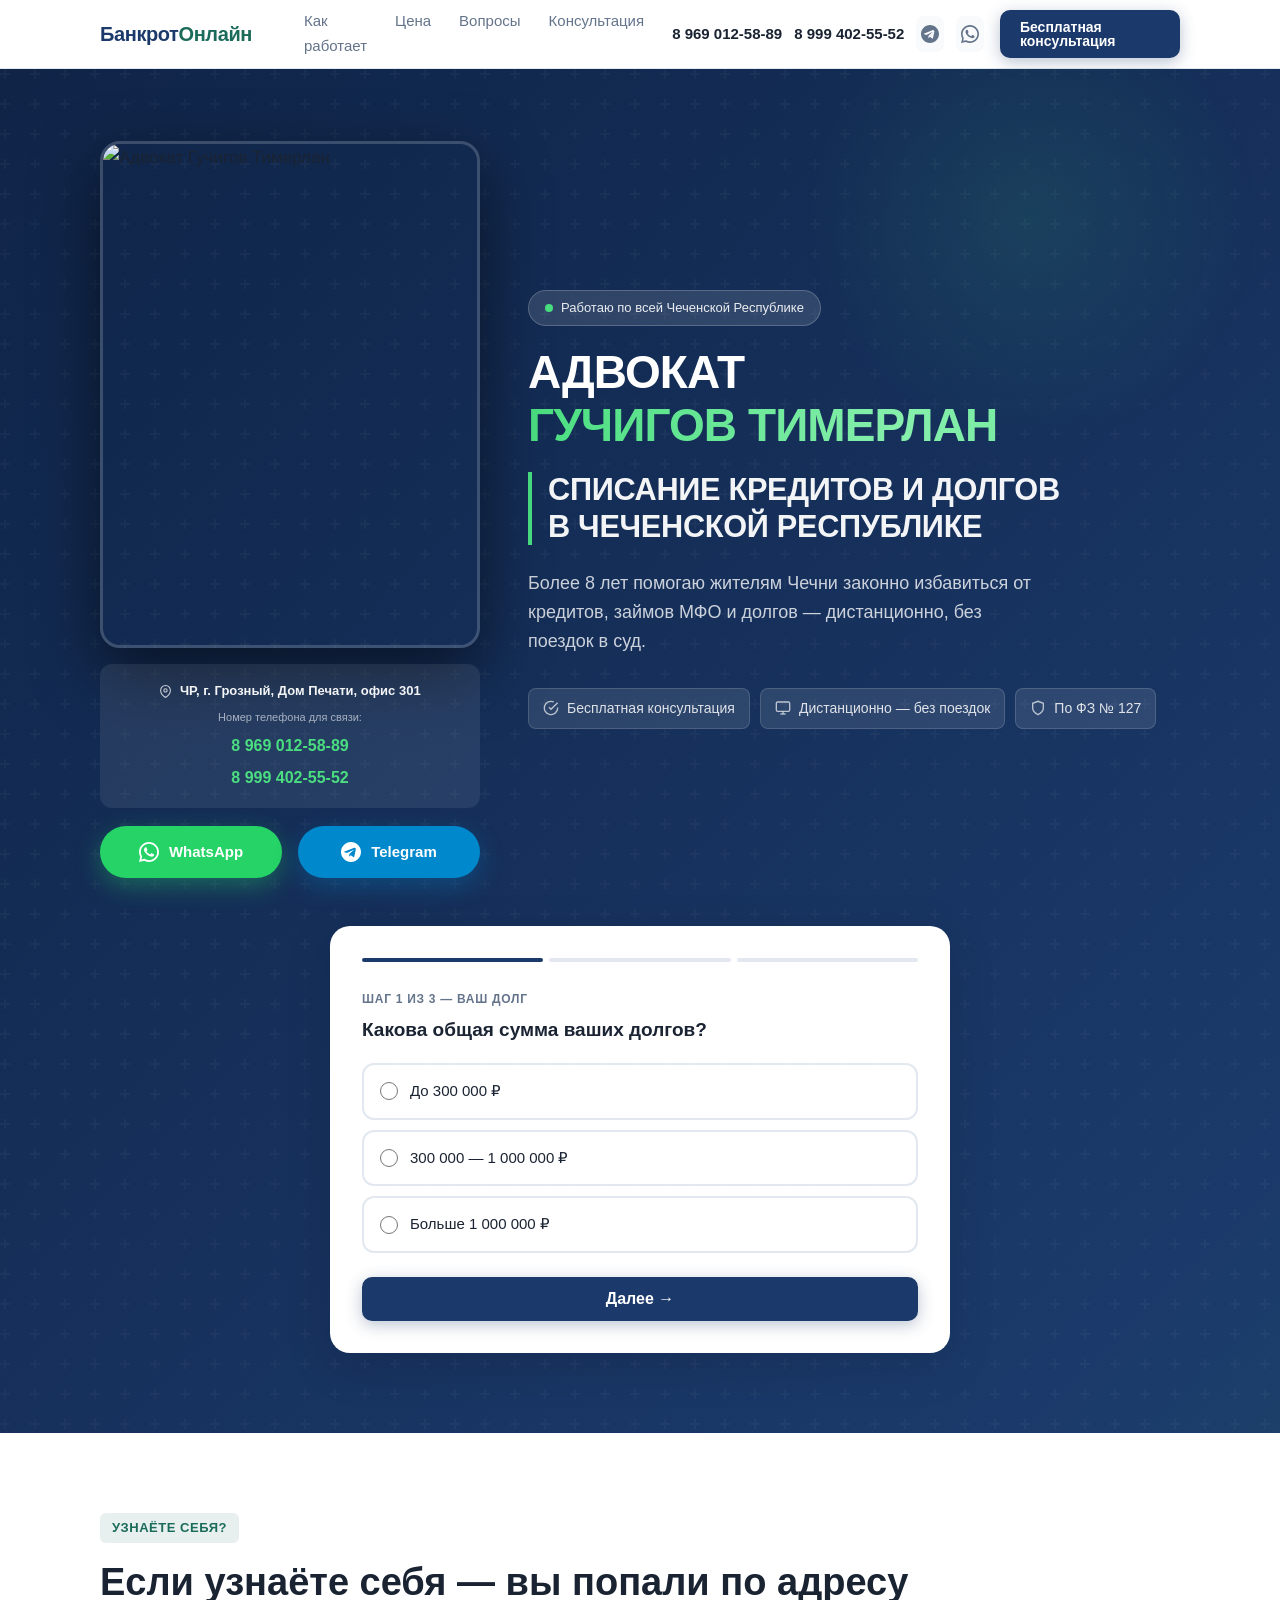
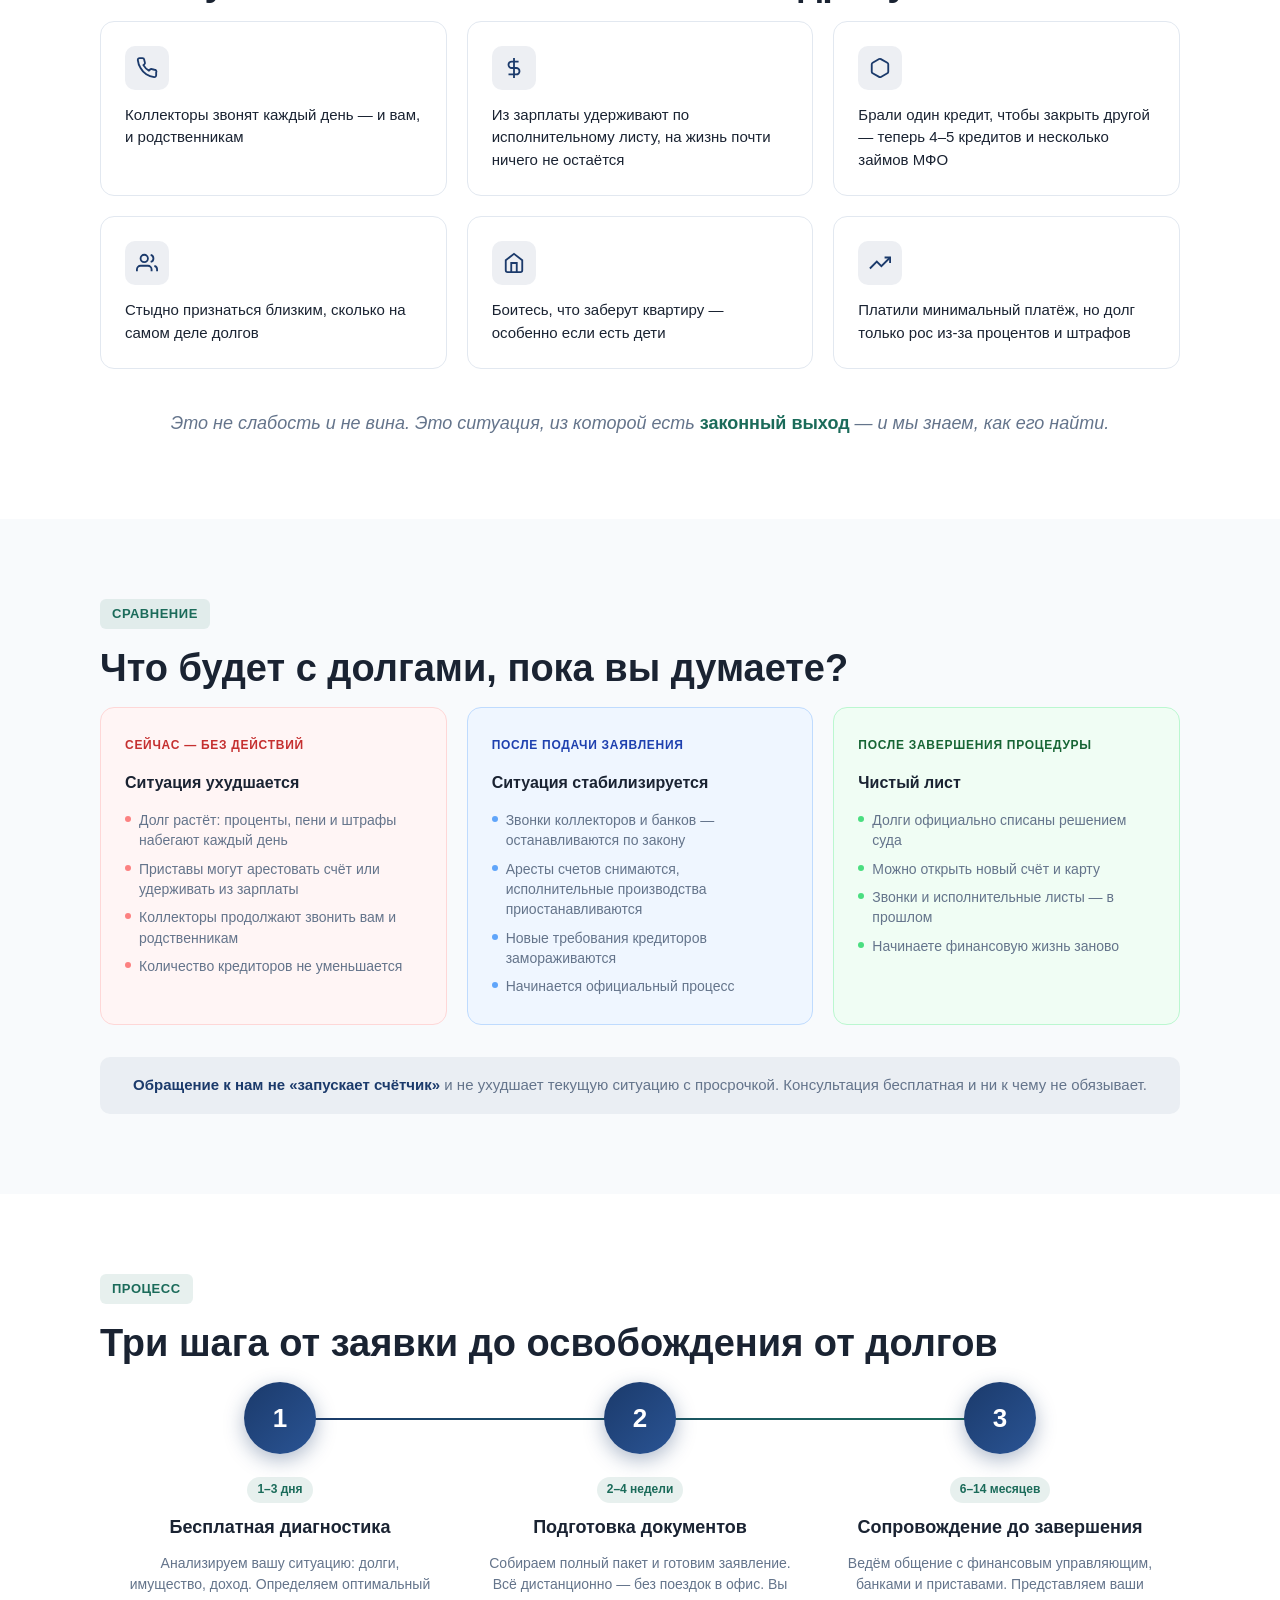
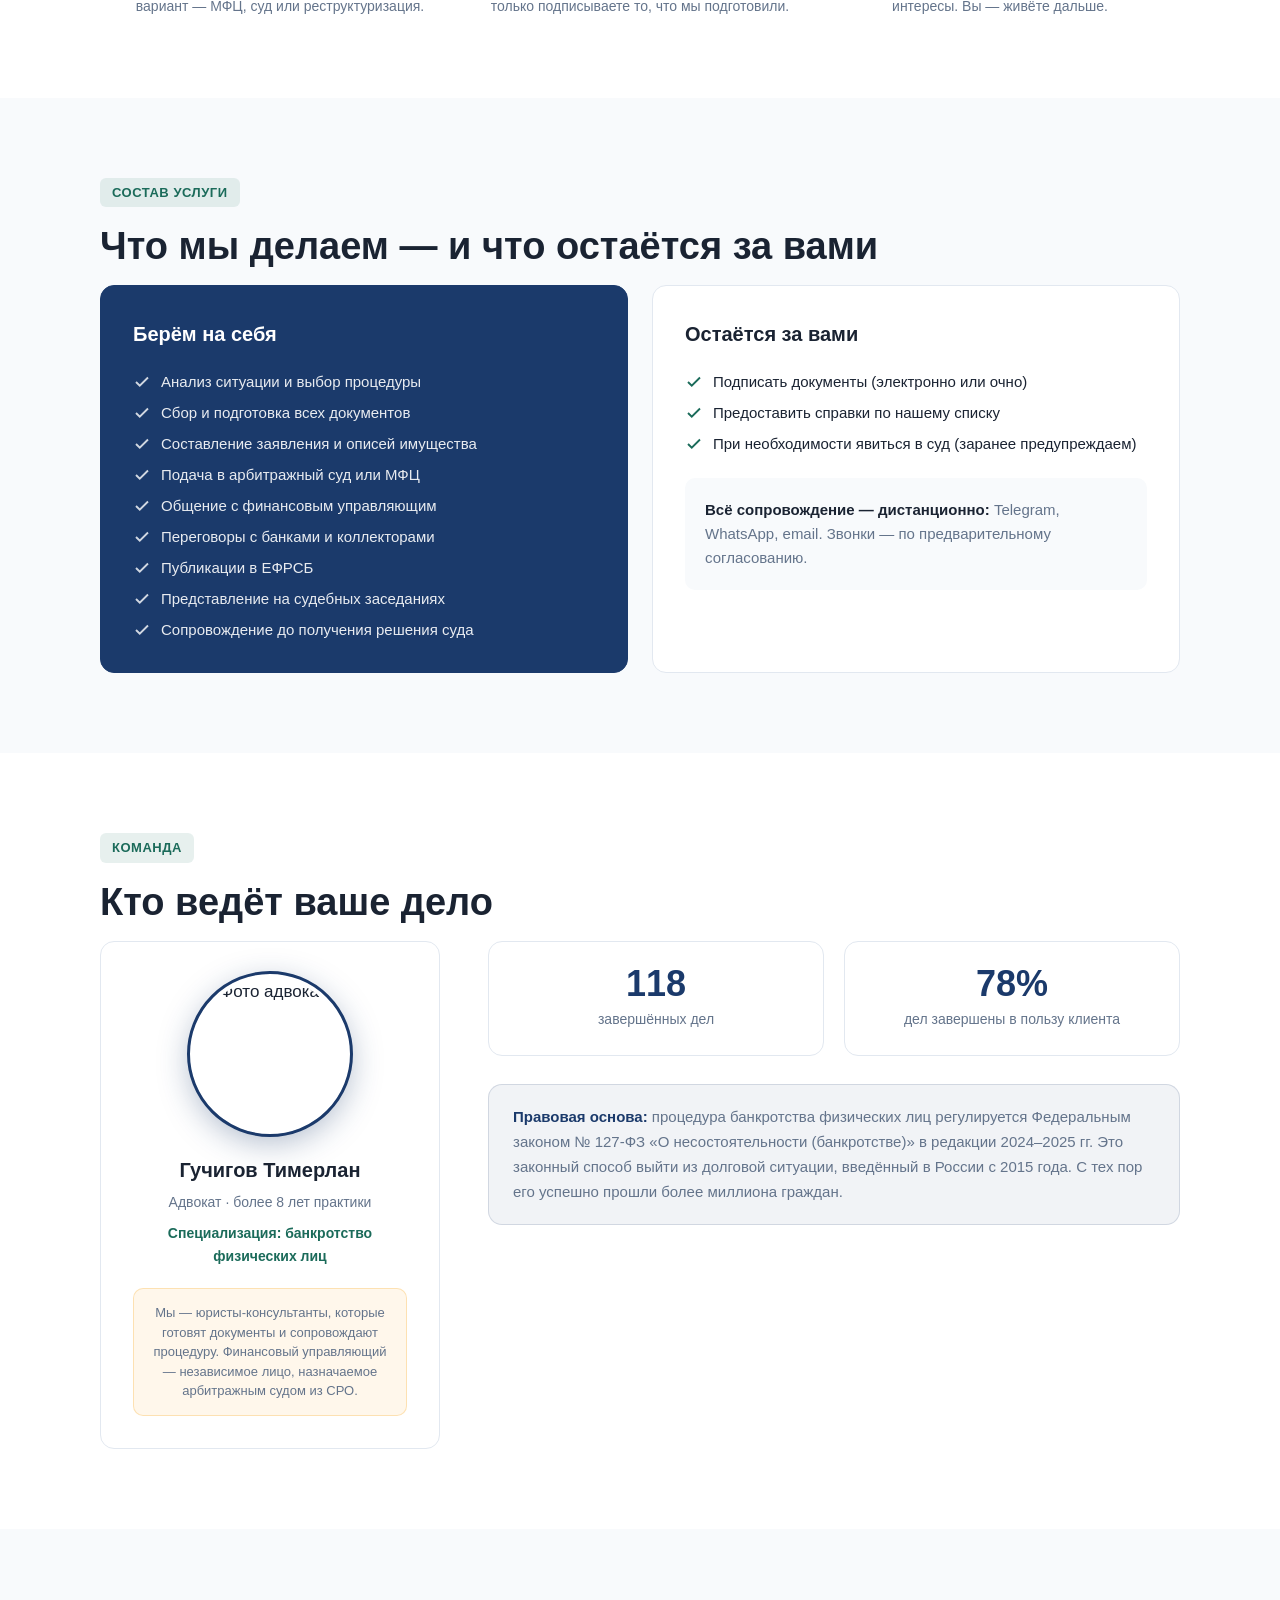
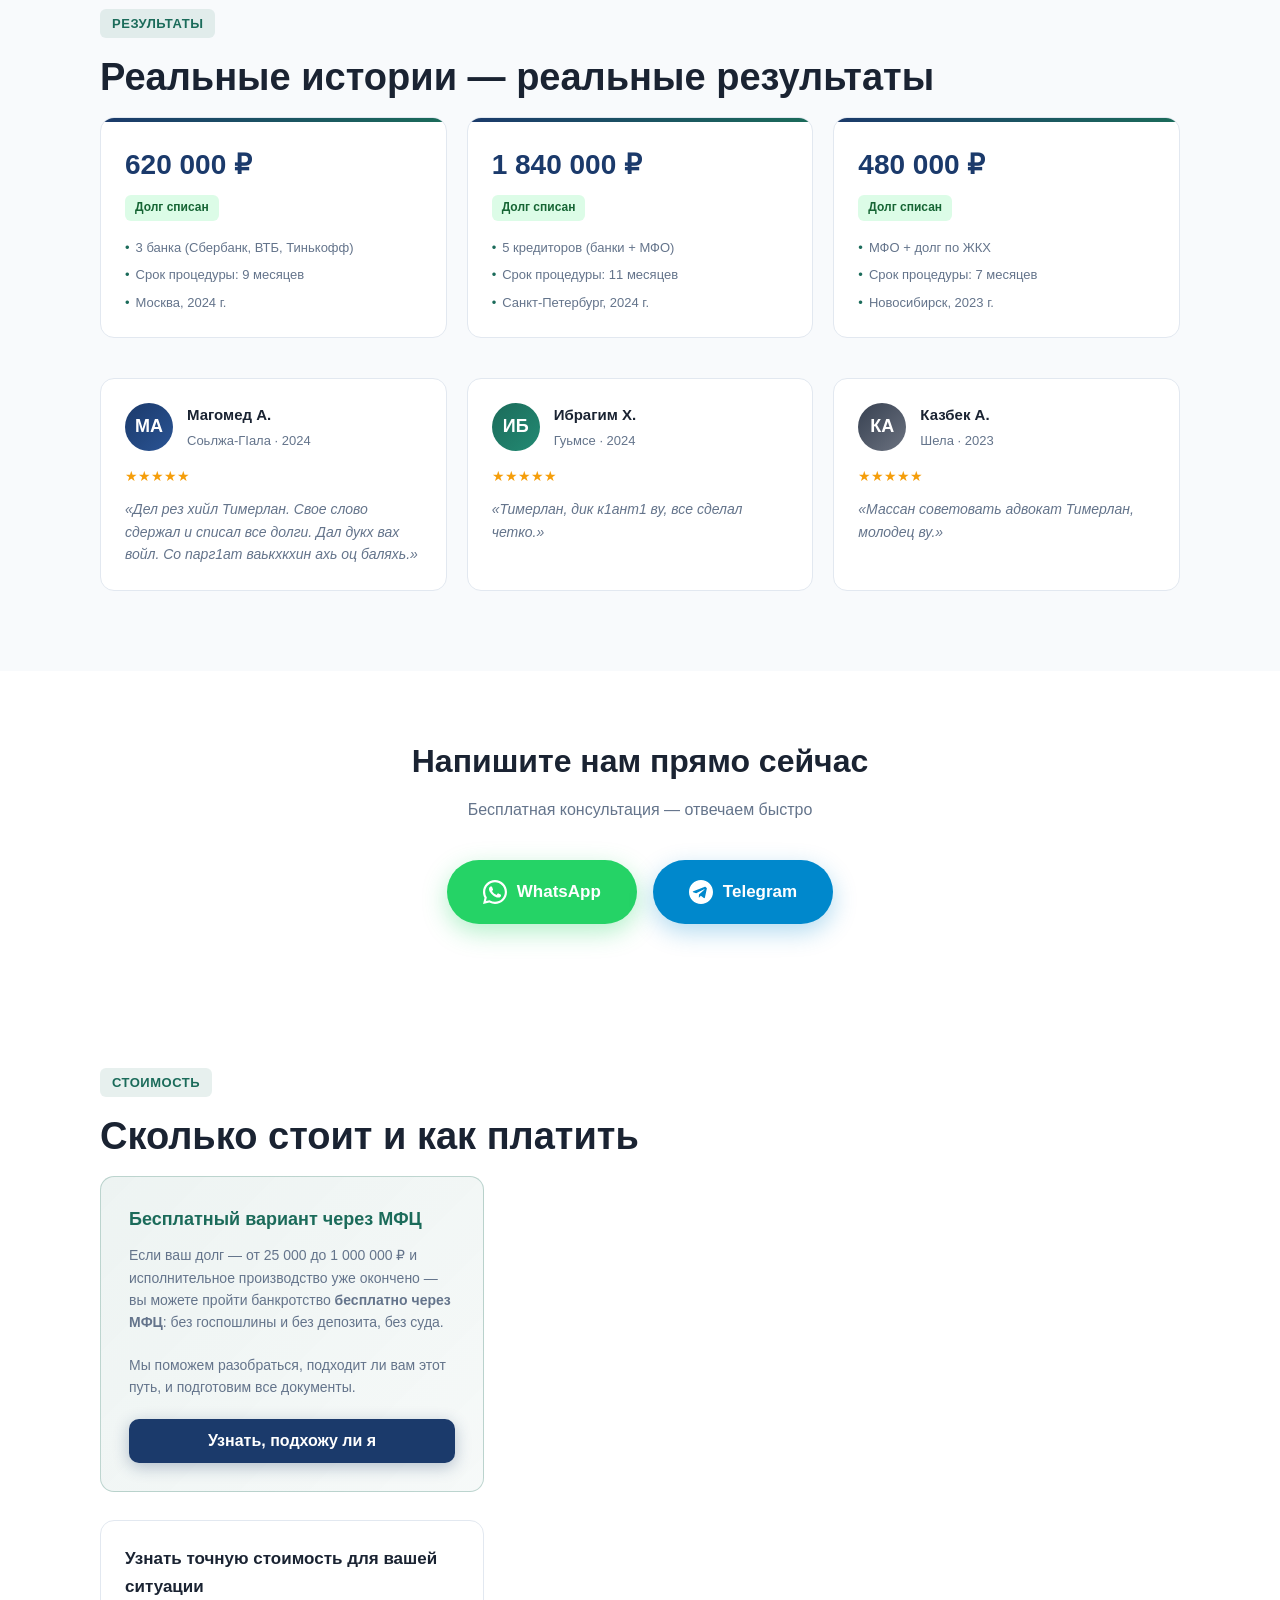
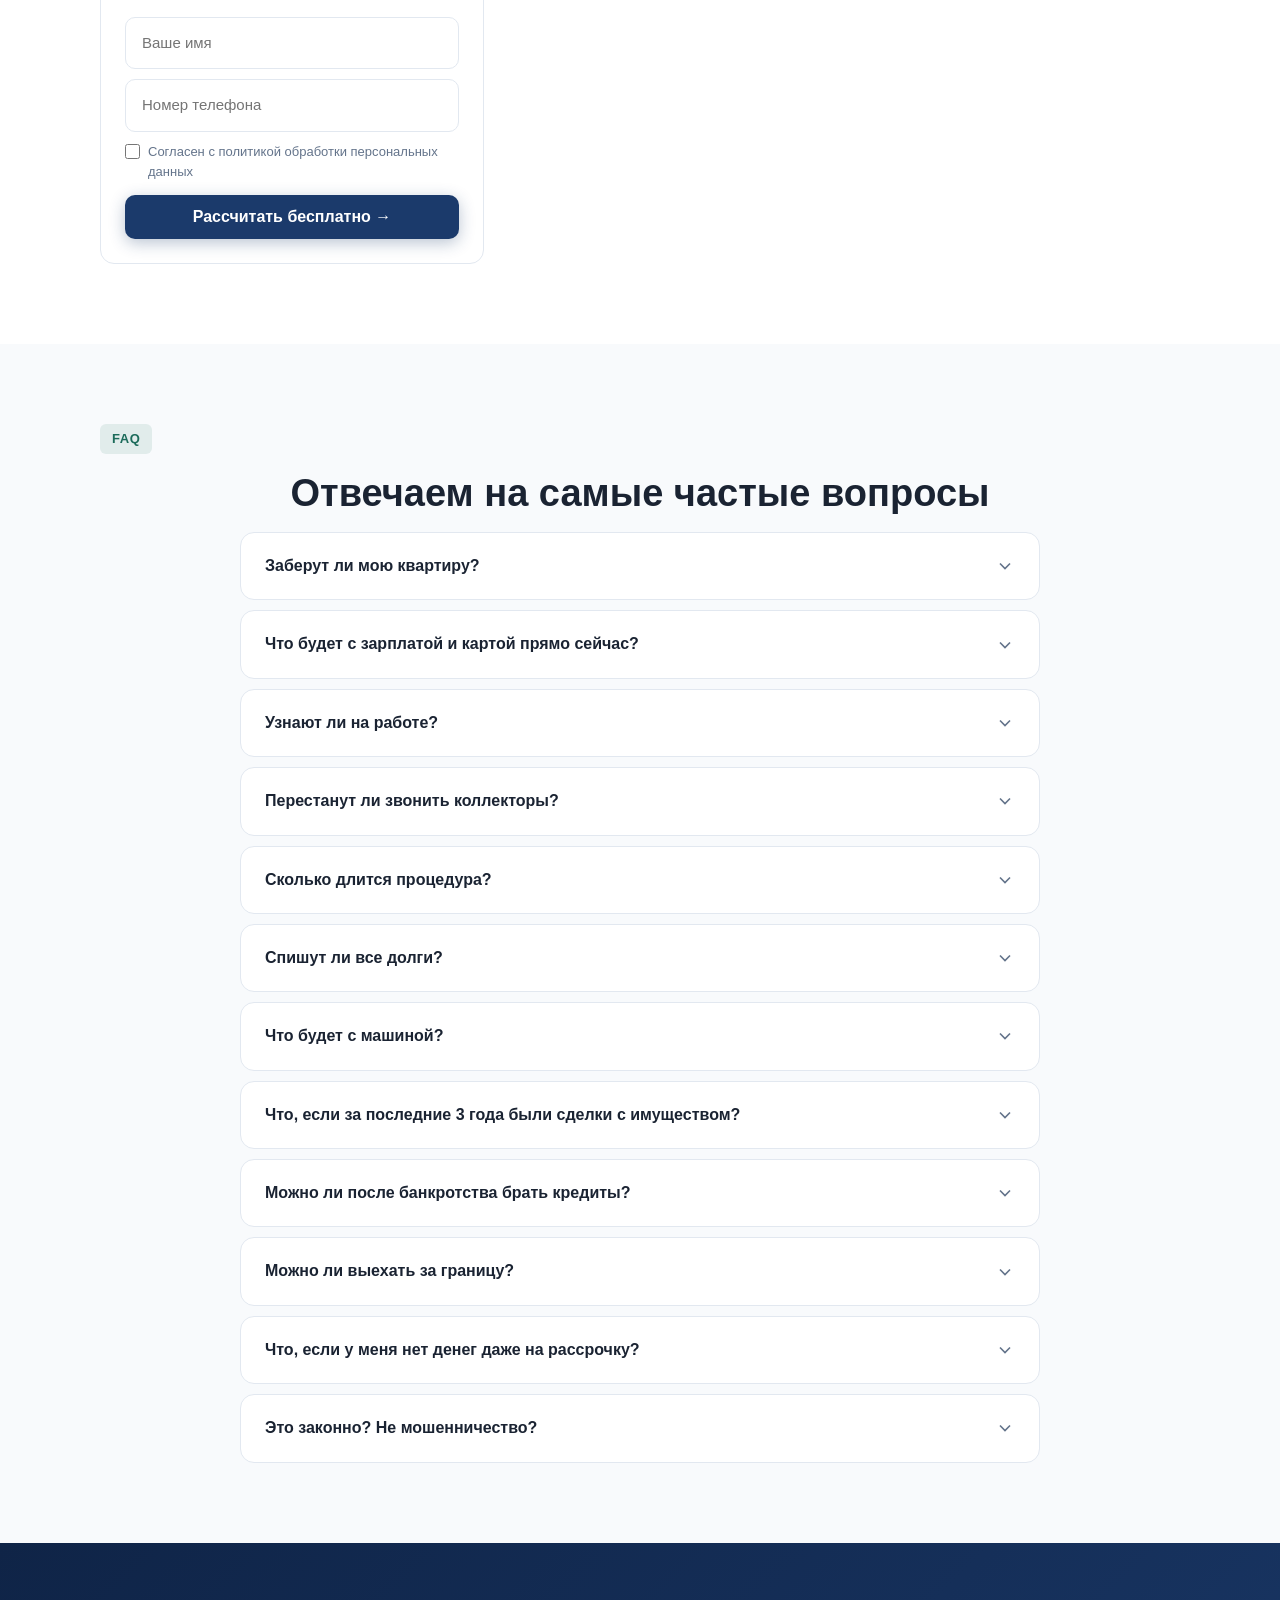
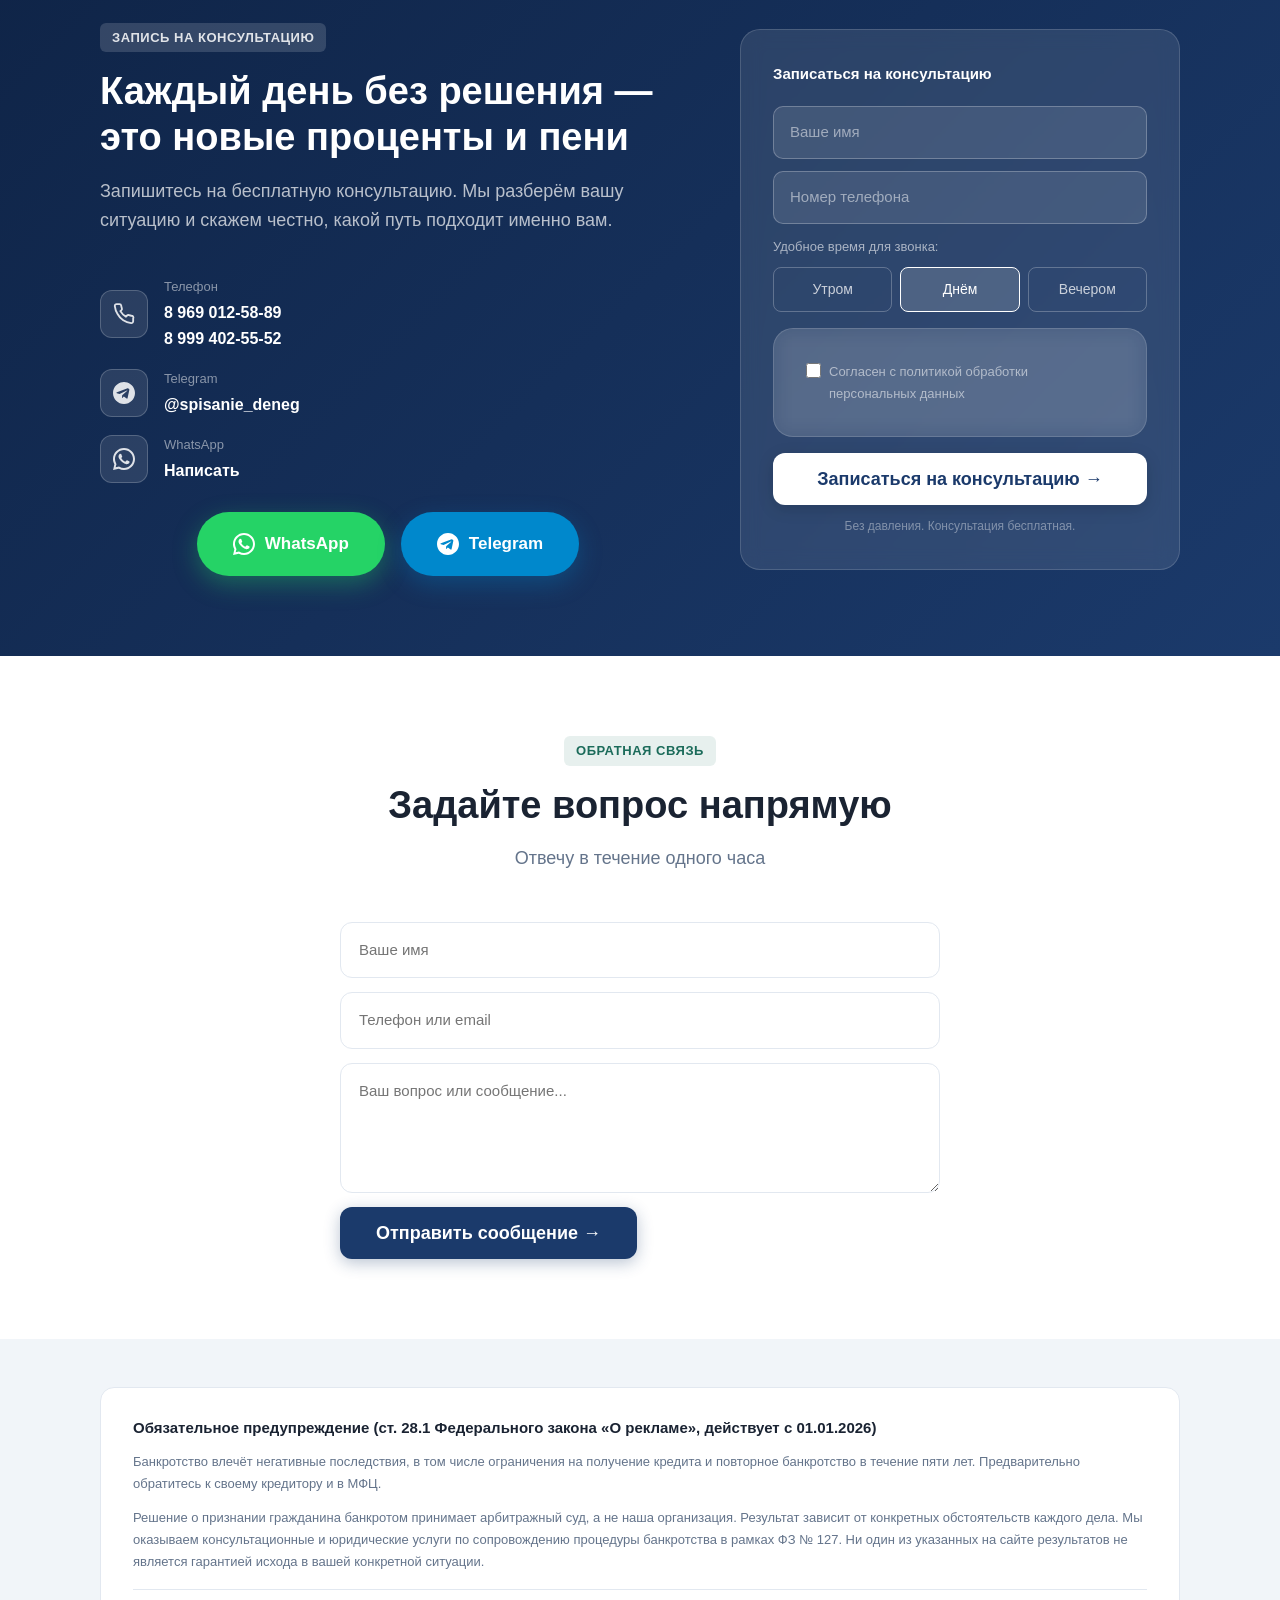
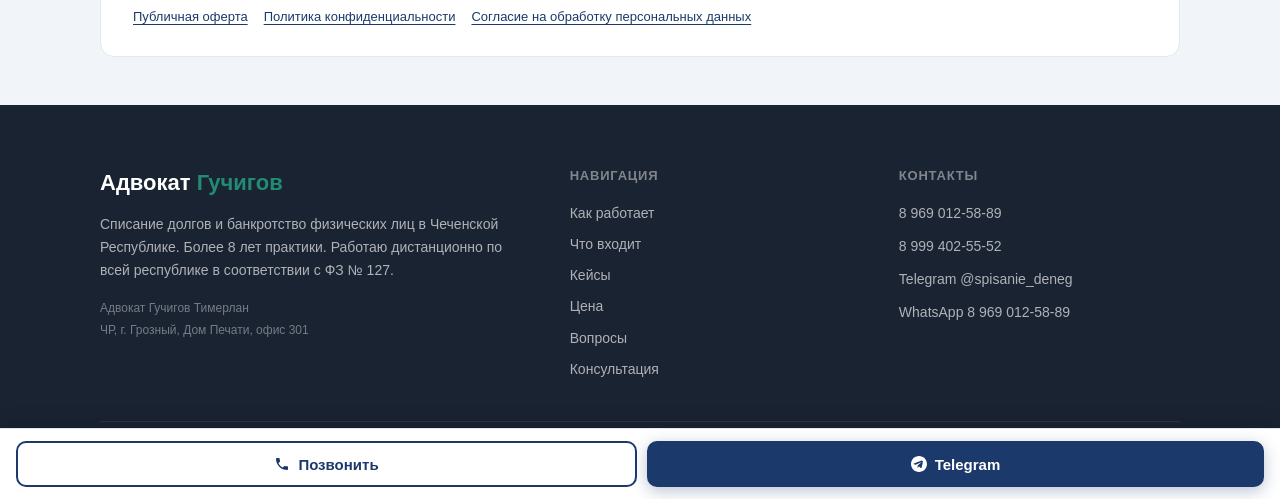
==== commit 8c218fd1: "Optimize photo 5.8MB->60KB, disable heavy animations on mobile - Photo compressed 95%: 5.8 MB -> 60 " ====
--- a/my-sayt/index.html
+++ b/my-sayt/index.html
@@ -347,6 +347,13 @@
   .hero-badges{flex-direction:column}
   .calc-card{padding:24px 20px}
 }
+@media(max-width:768px){
+  .hero{animation:none!important}
+  .hero::after{display:none}
+  .hero-name-big span{animation:none!important;-webkit-text-fill-color:#4ADE80;background:none}
+  body{animation:none!important}
+  .hero-grid{will-change:auto}
+}
 
 /* ─── PREMIUM EFFECTS ───────────────────────── */
 @keyframes heroGradient{0%{background-position:0% 50%}50%{background-position:100% 50%}100%{background-position:0% 50%}}
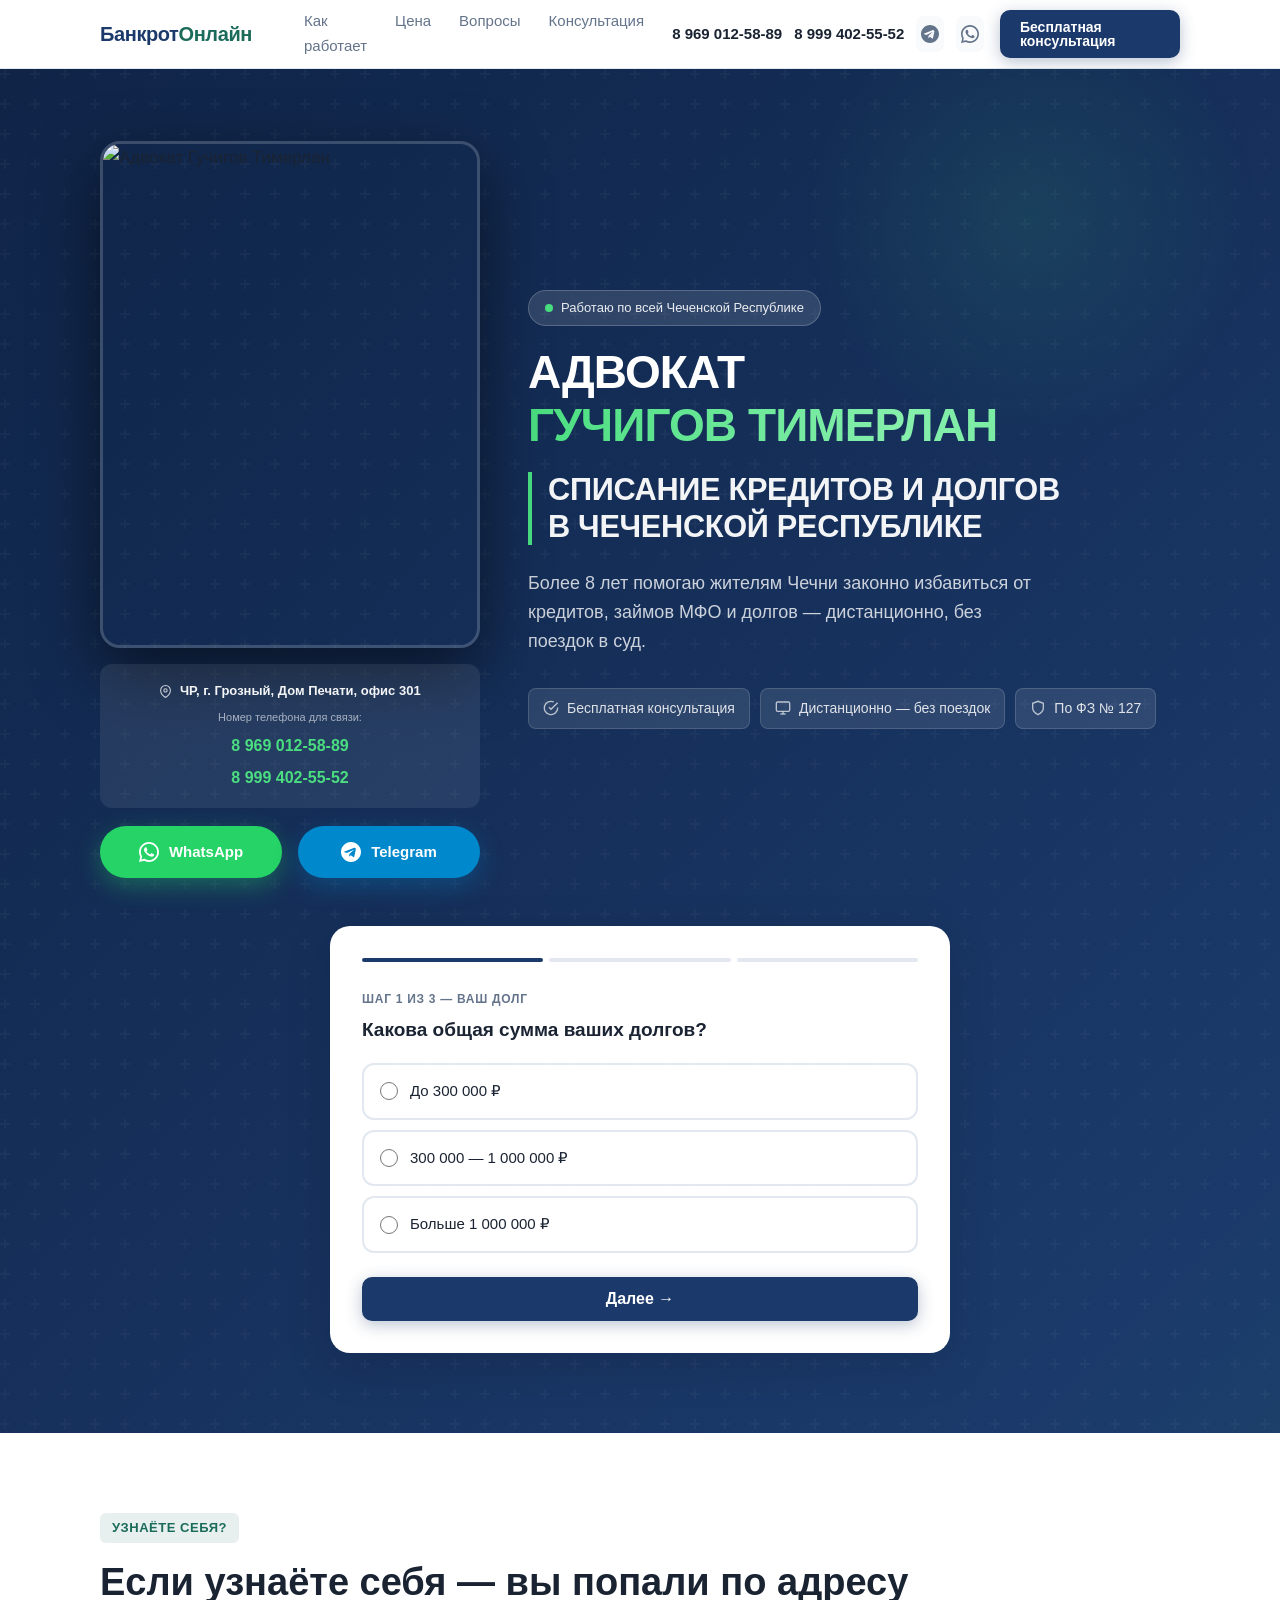
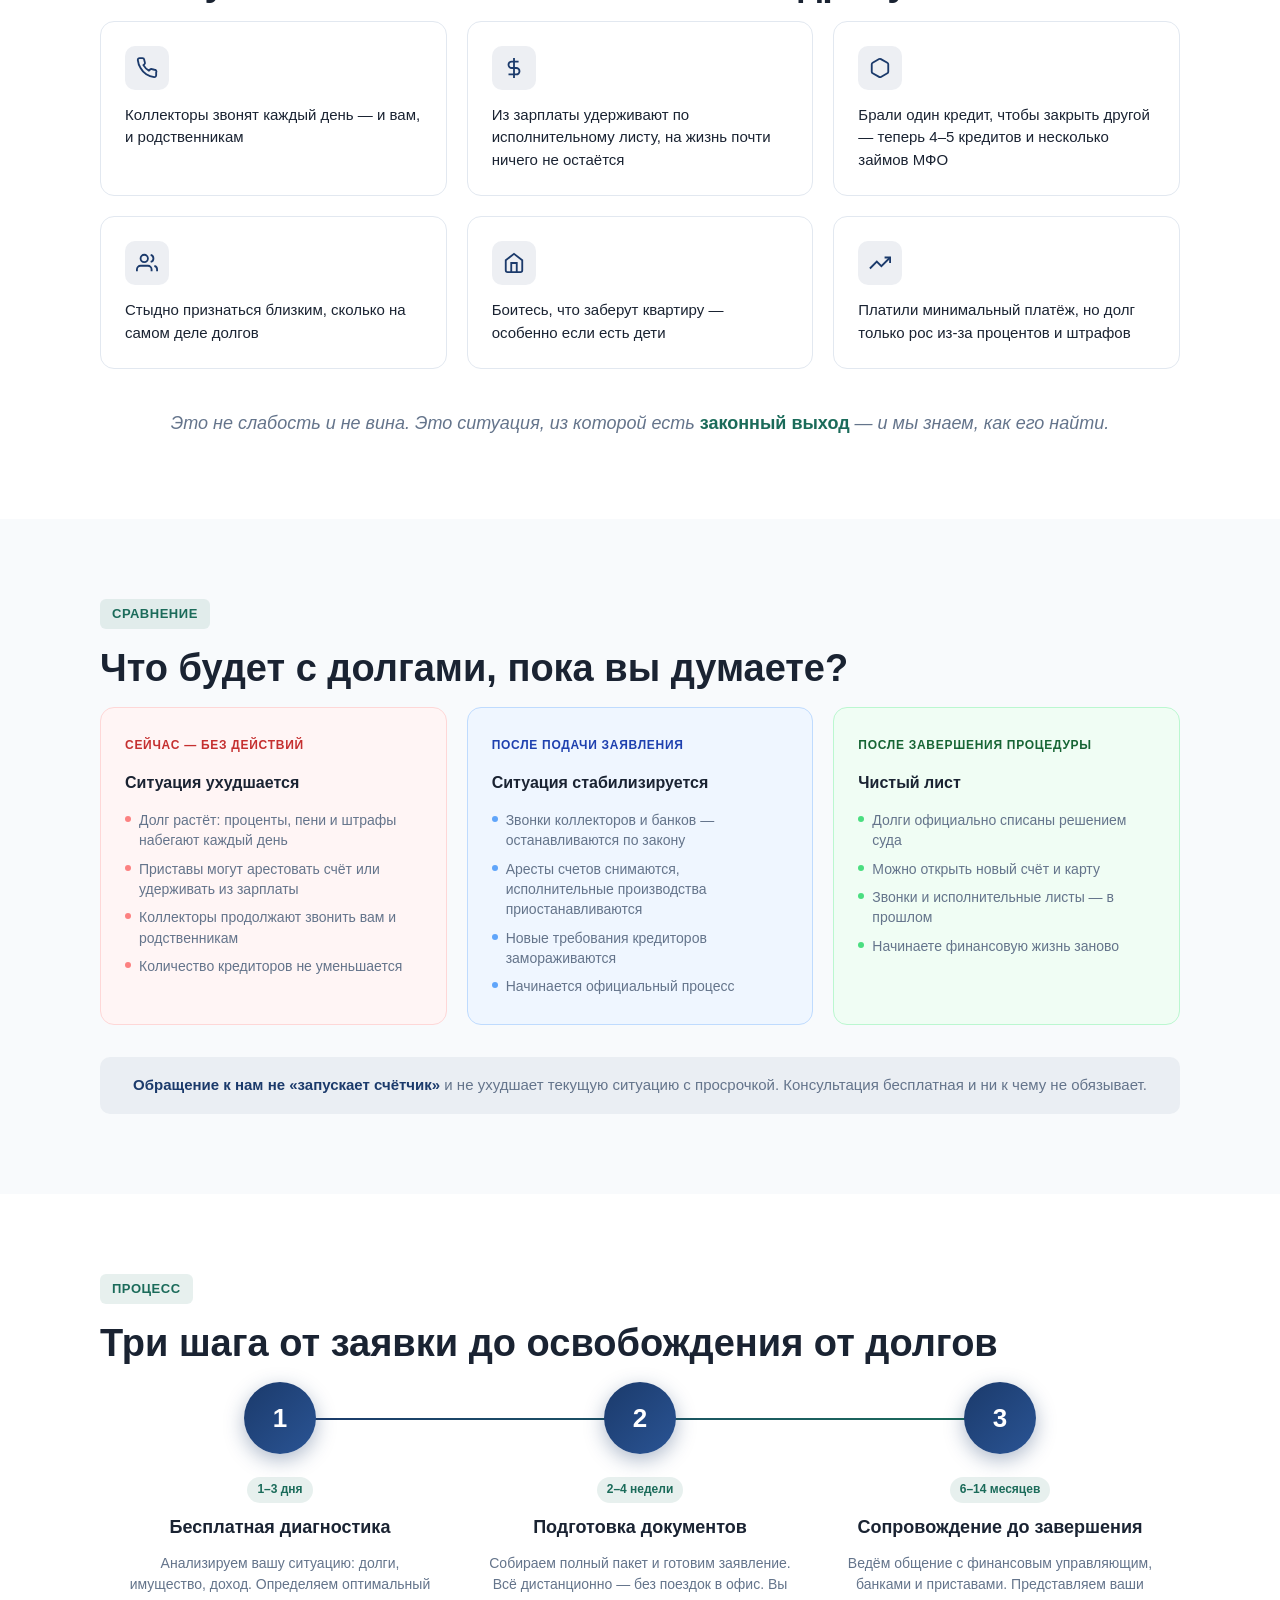
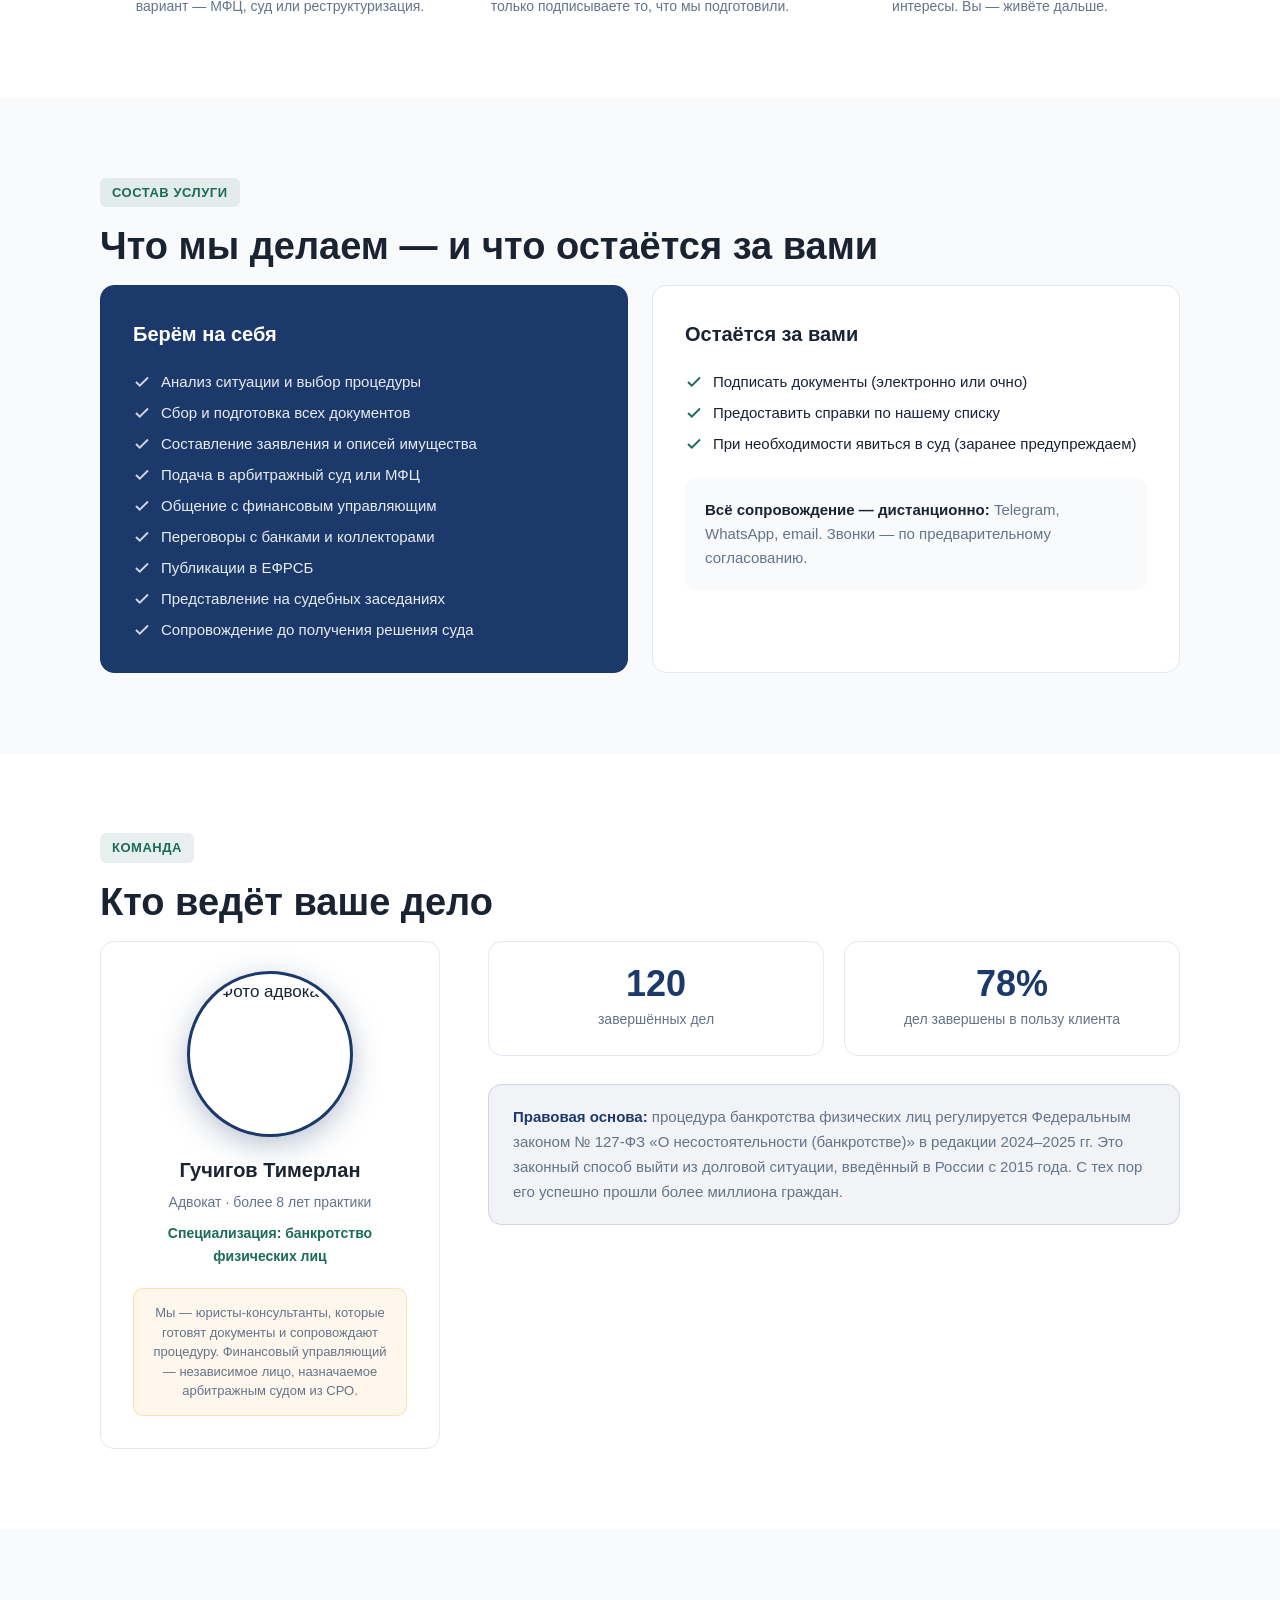
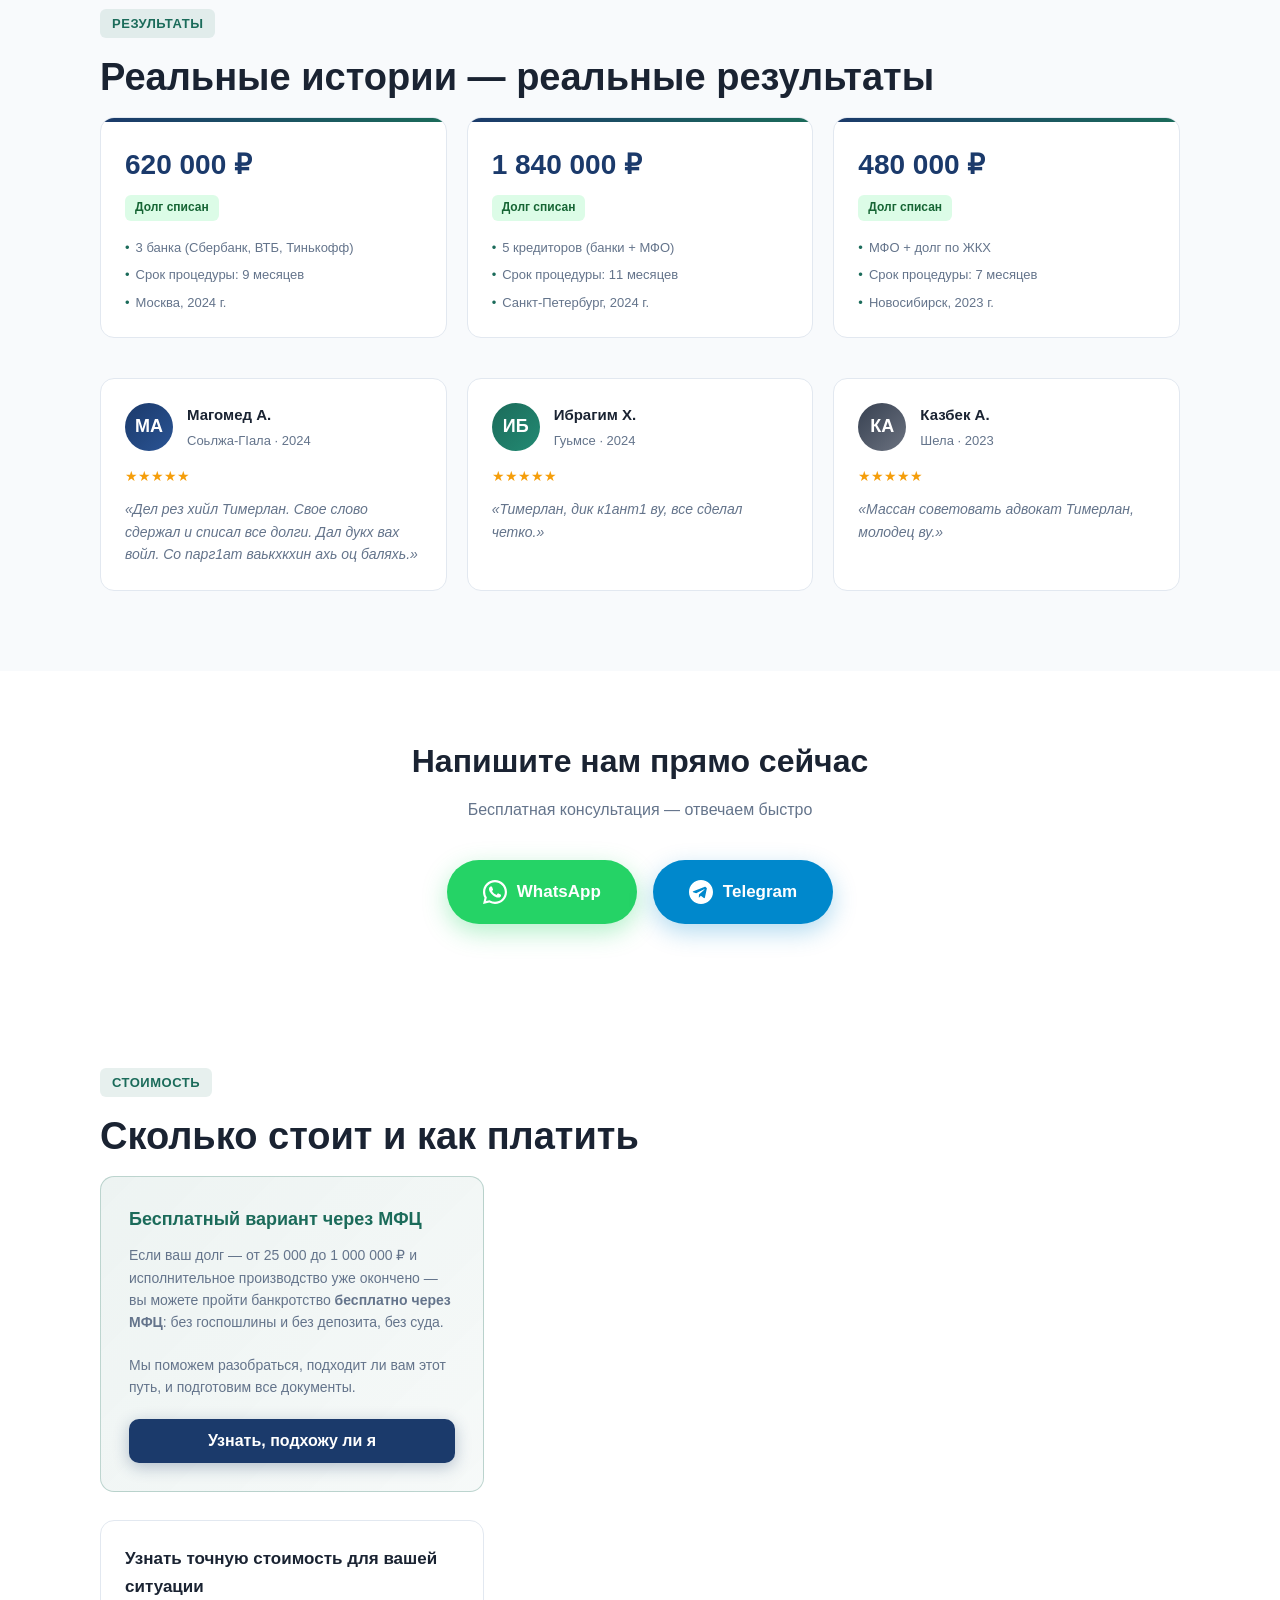
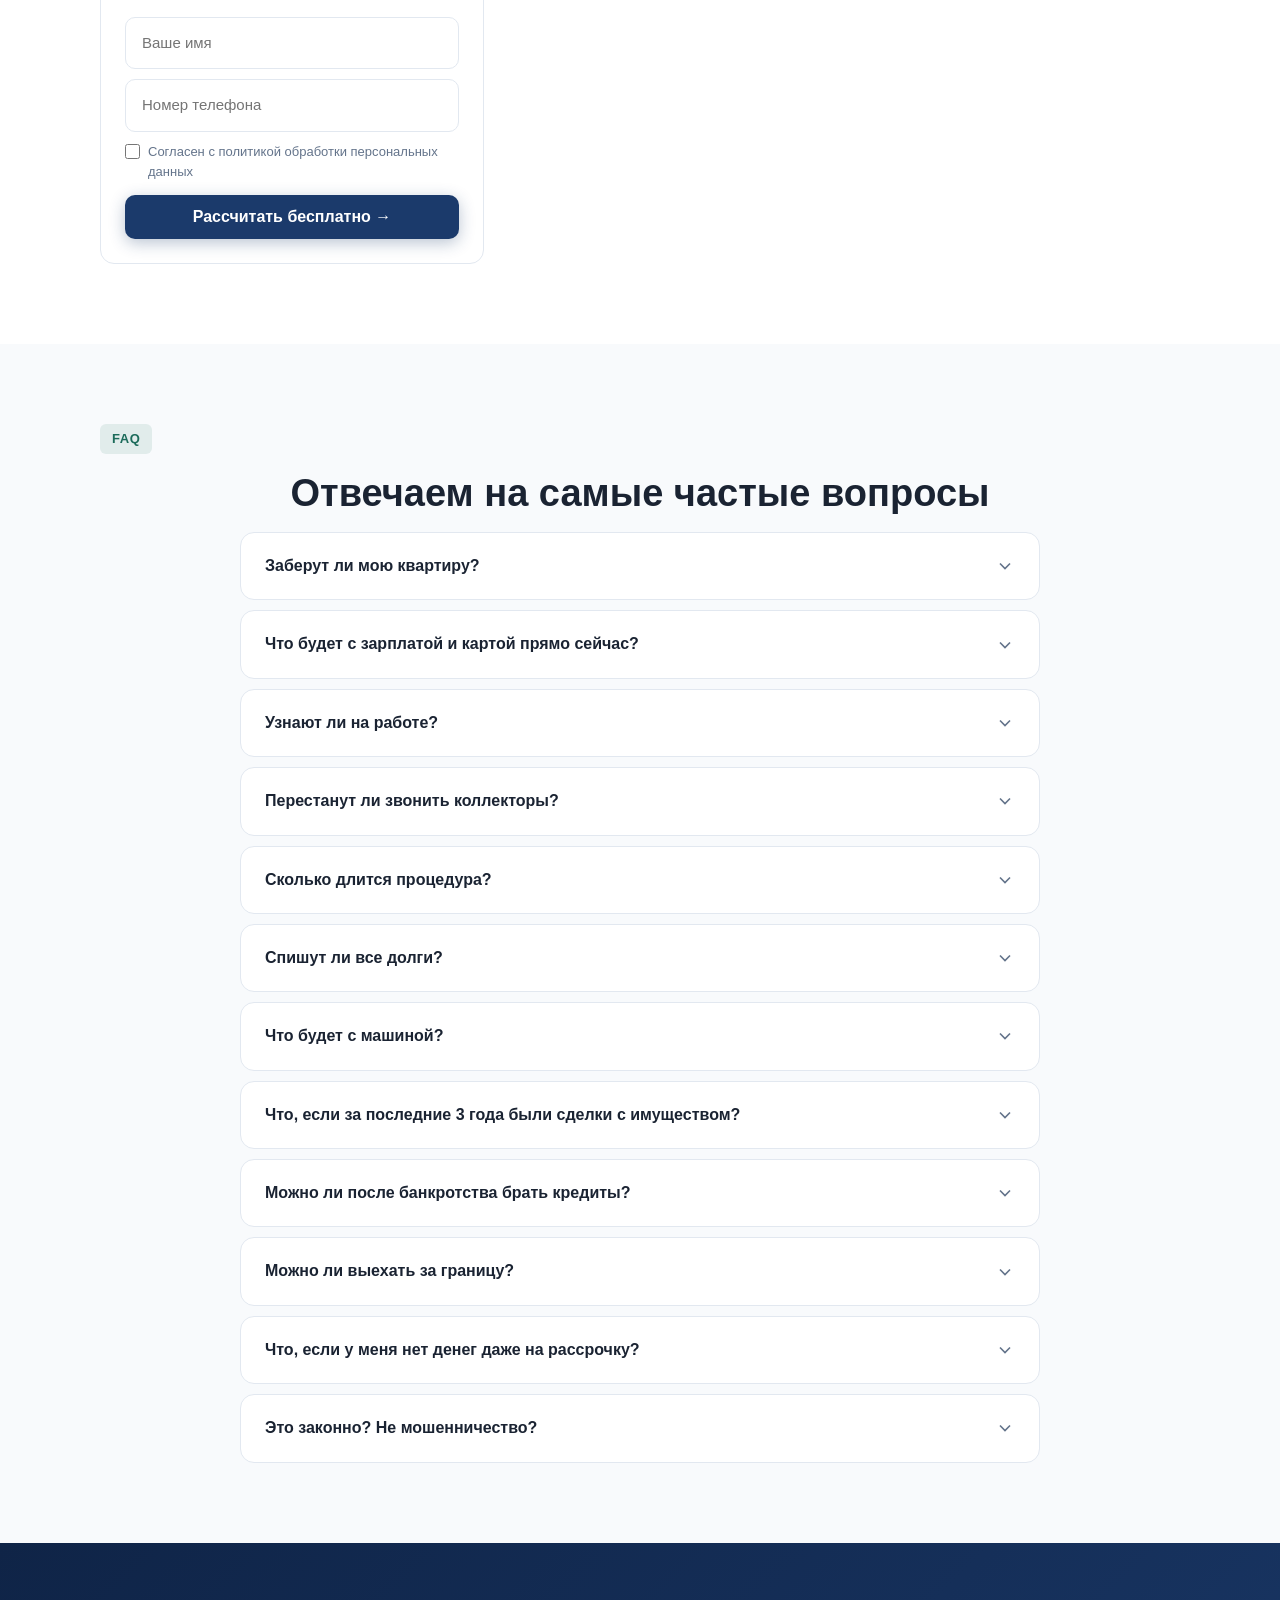
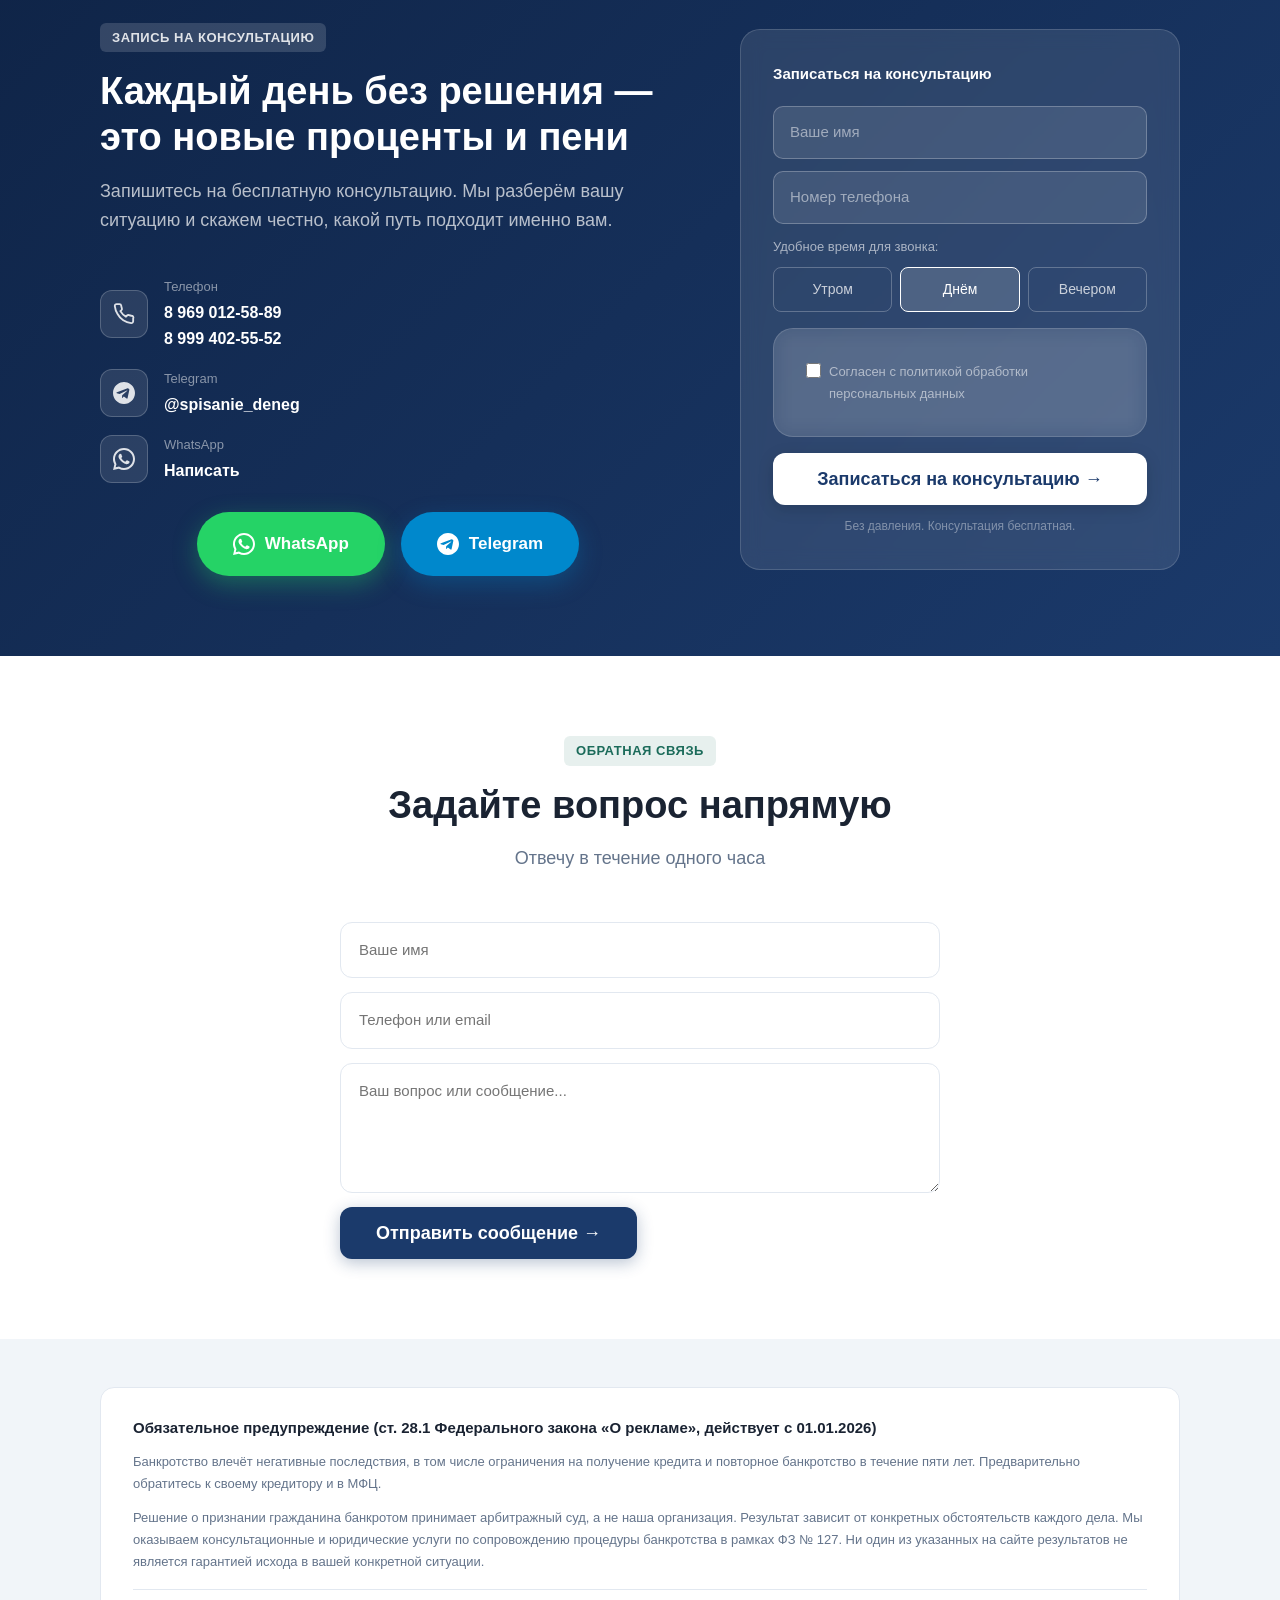
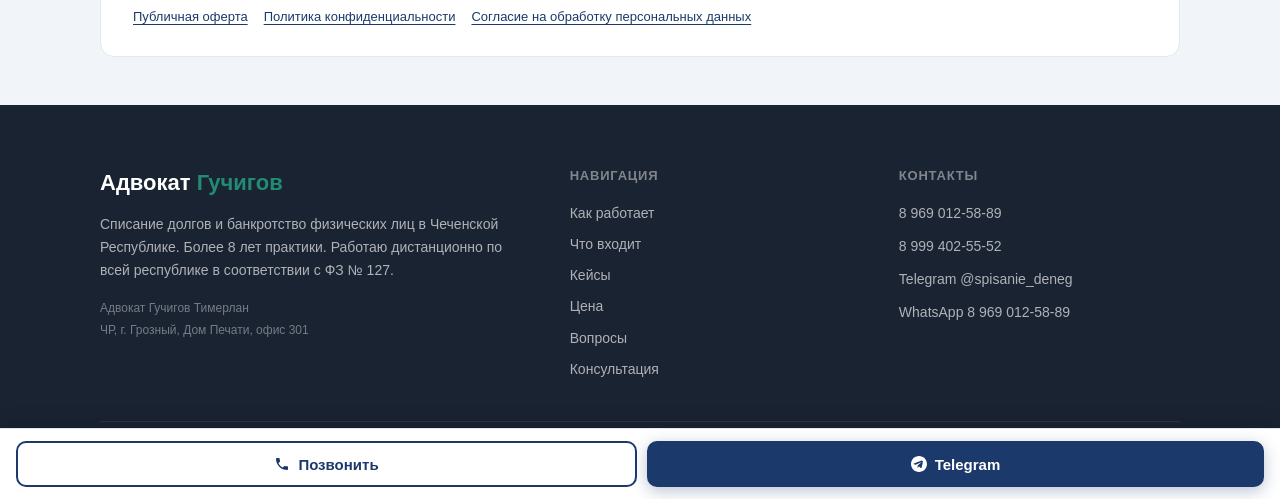
==== commit eae10a78: "Fix transparent buttons on mobile: disable parallax opacity on mobile Parallax was fading out hero-g" ====
--- a/my-sayt/index.html
+++ b/my-sayt/index.html
@@ -1398,12 +1398,17 @@
   }, 280);
 }
 
-// ─── PARALLAX HERO ───────────────────────────
+// ─── PARALLAX HERO (только десктоп) ──────────
 (function(){
   const grid = document.querySelector('.hero-grid');
   const hero = document.querySelector('.hero');
   if(!grid || !hero) return;
   window.addEventListener('scroll',function(){
+    if(window.innerWidth < 768){
+      grid.style.transform = '';
+      grid.style.opacity = '';
+      return;
+    }
     const s = window.scrollY;
     if(s < hero.offsetHeight * 1.2){
       grid.style.transform = 'translateY(' + (s * 0.12) + 'px)';
